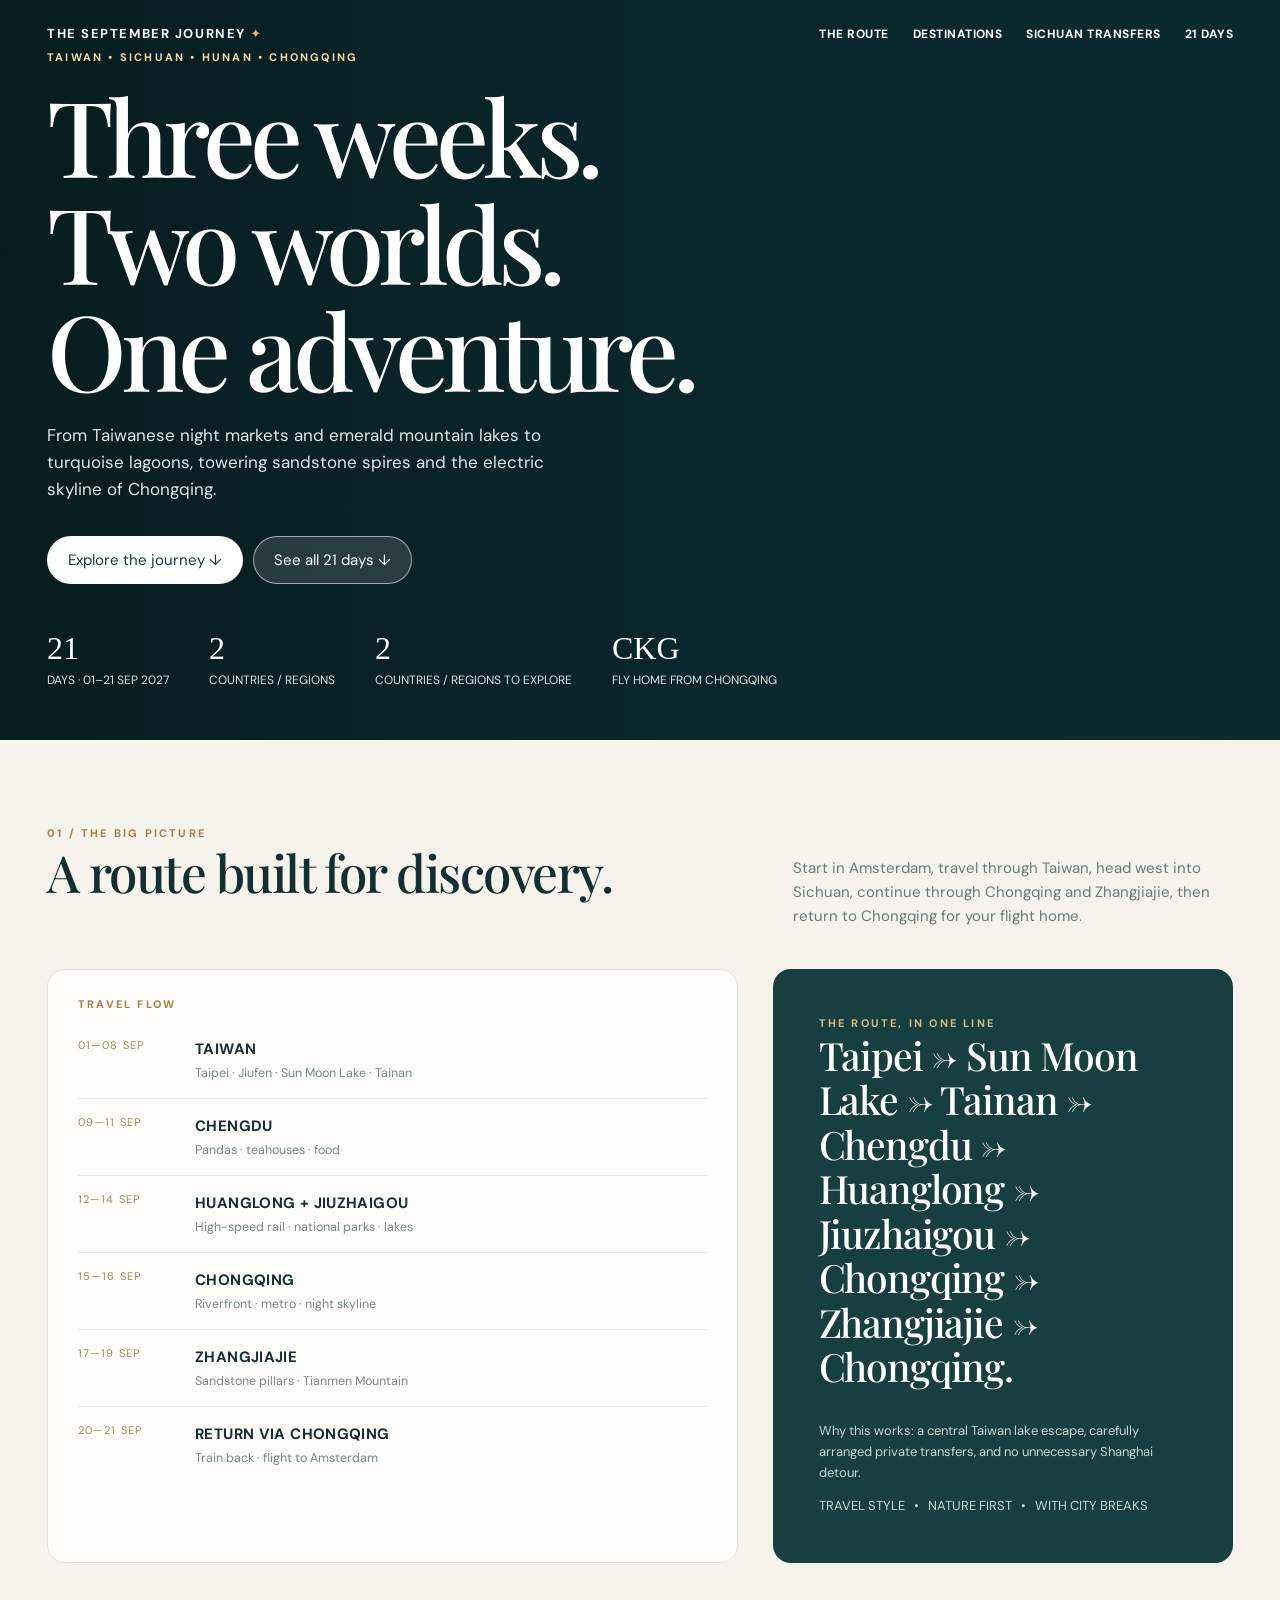
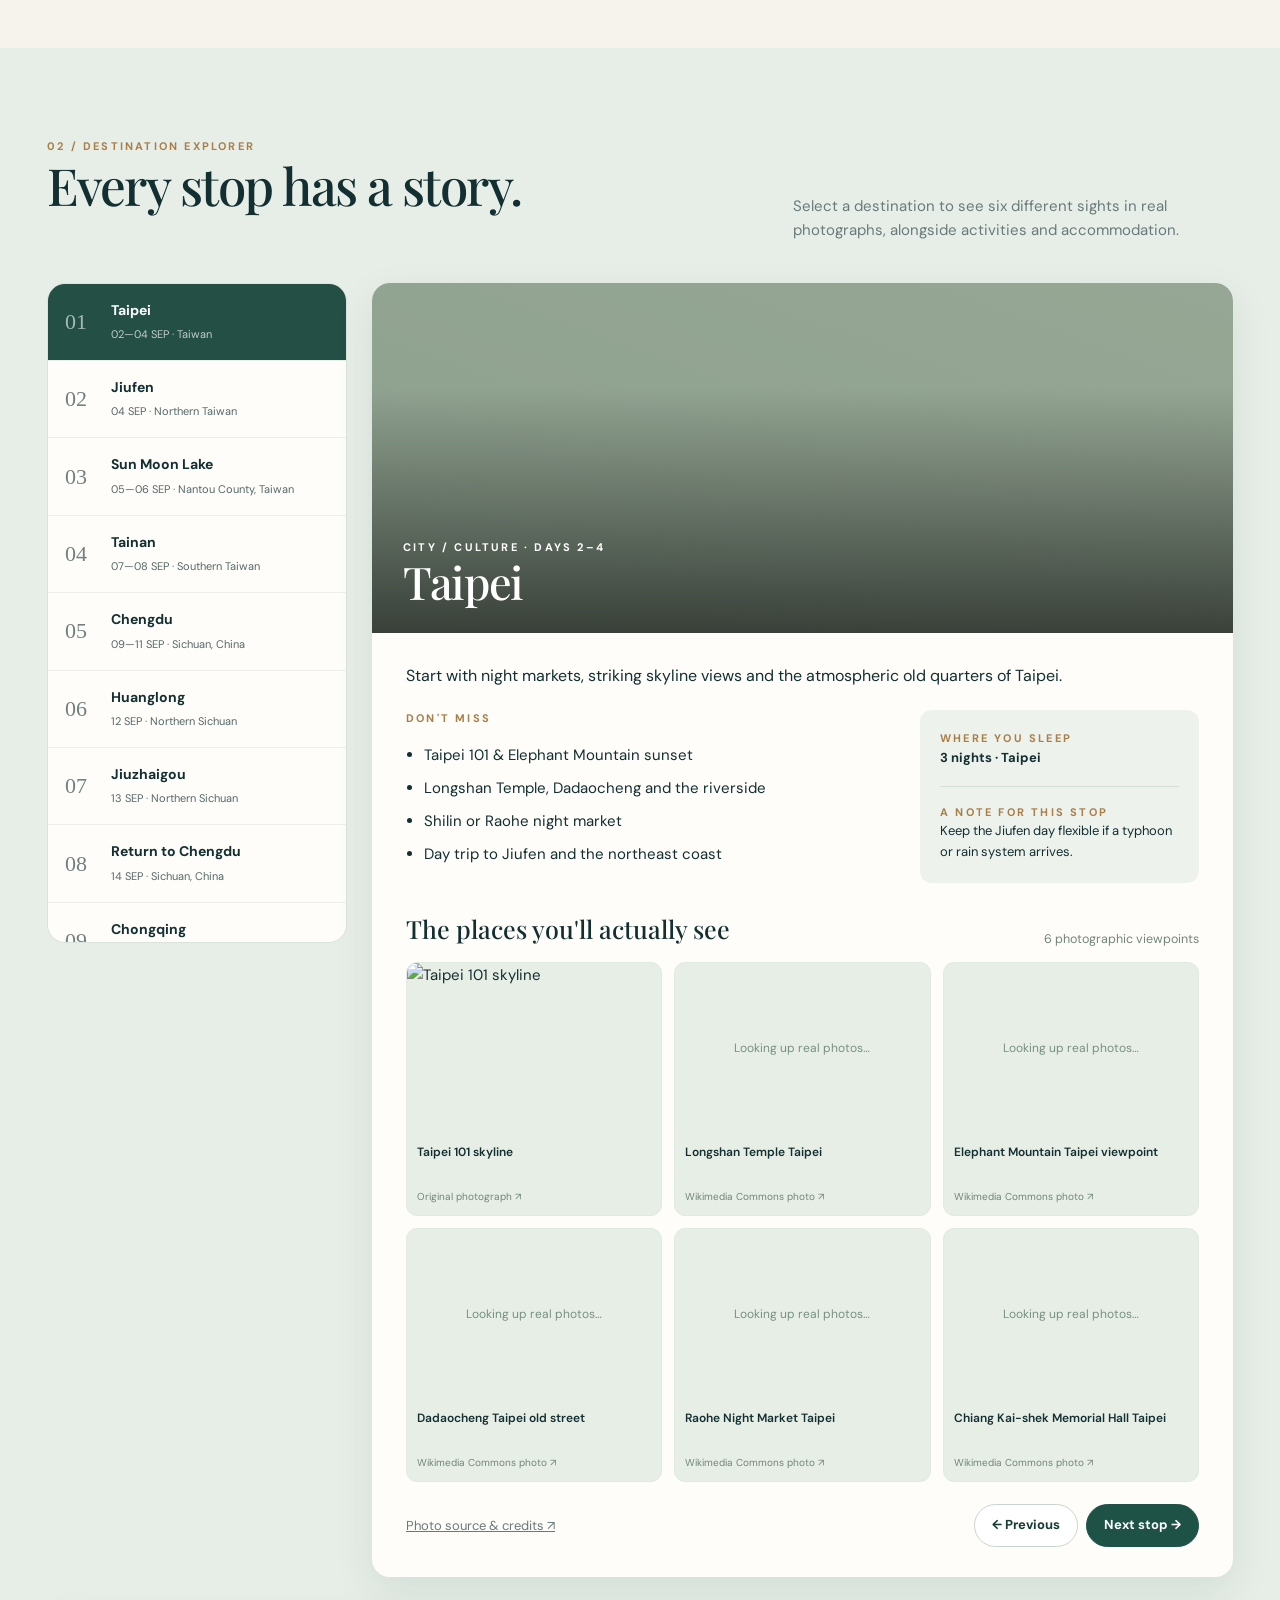
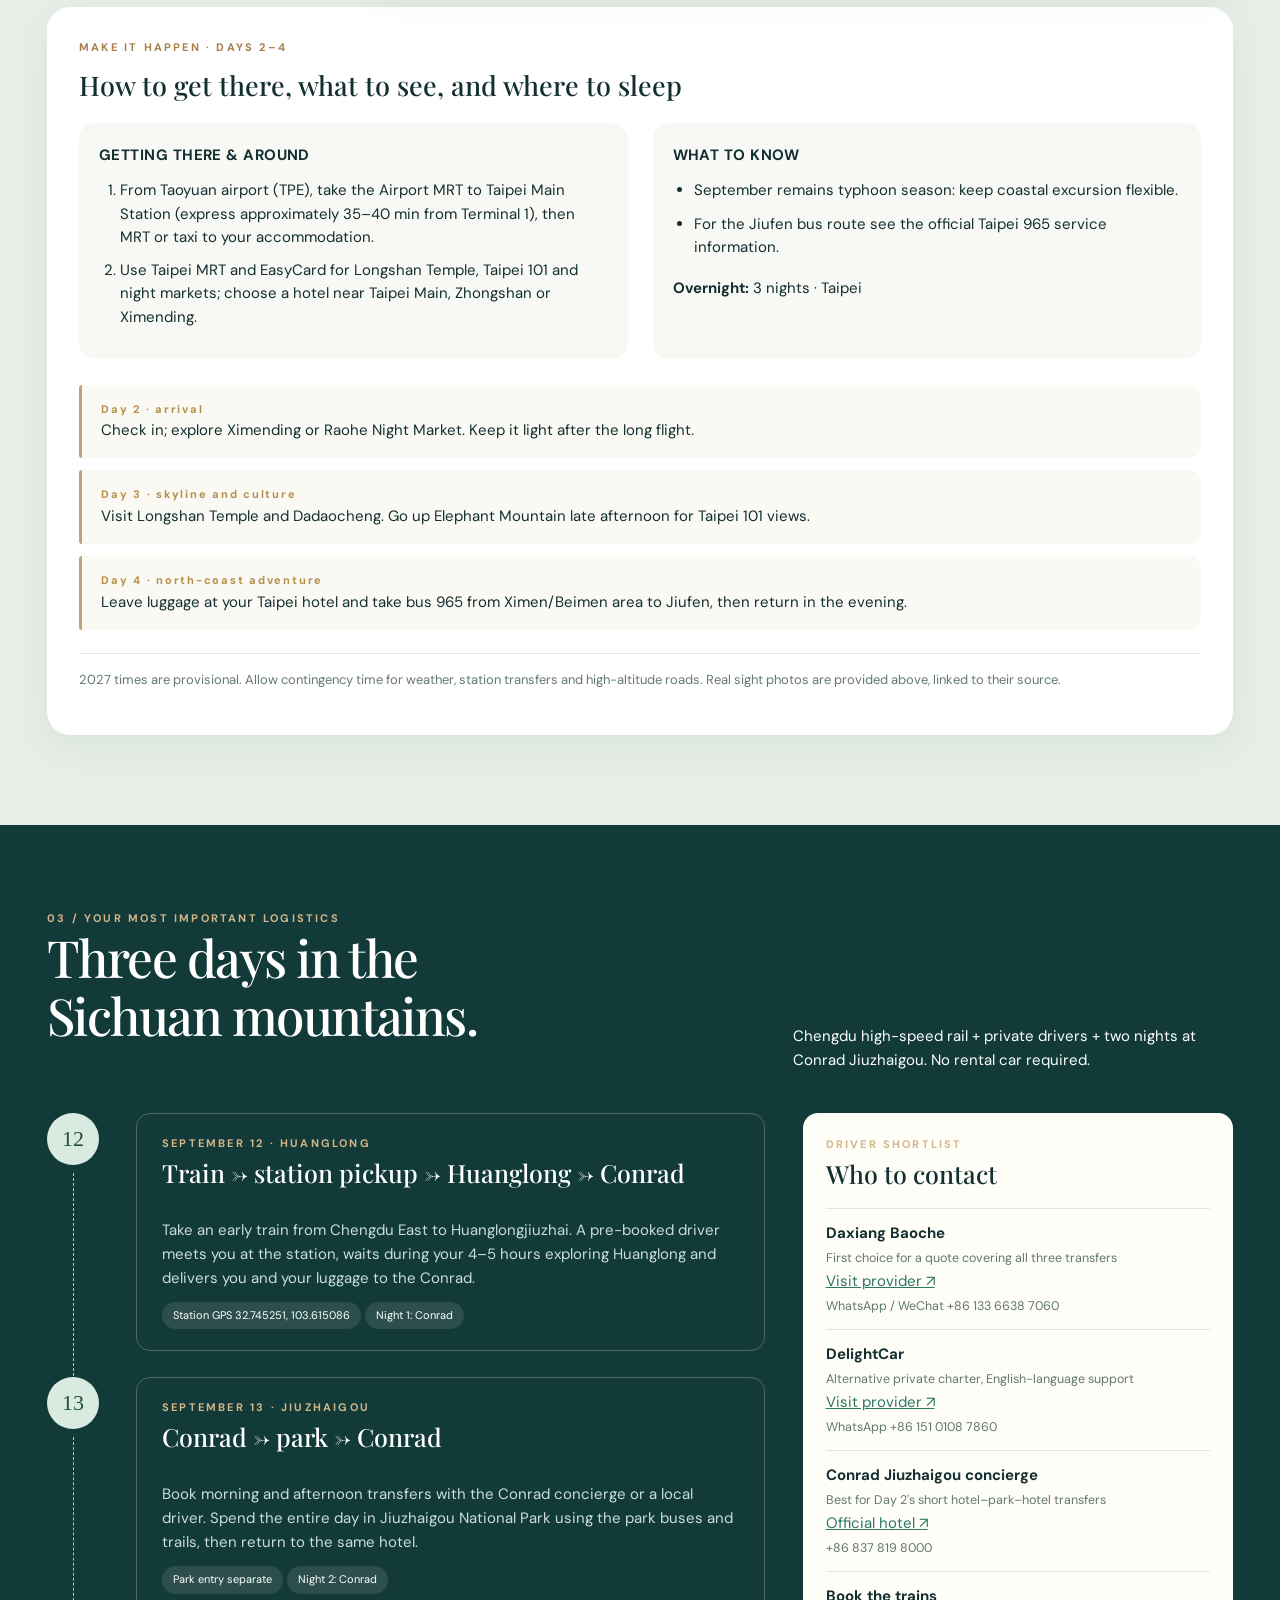
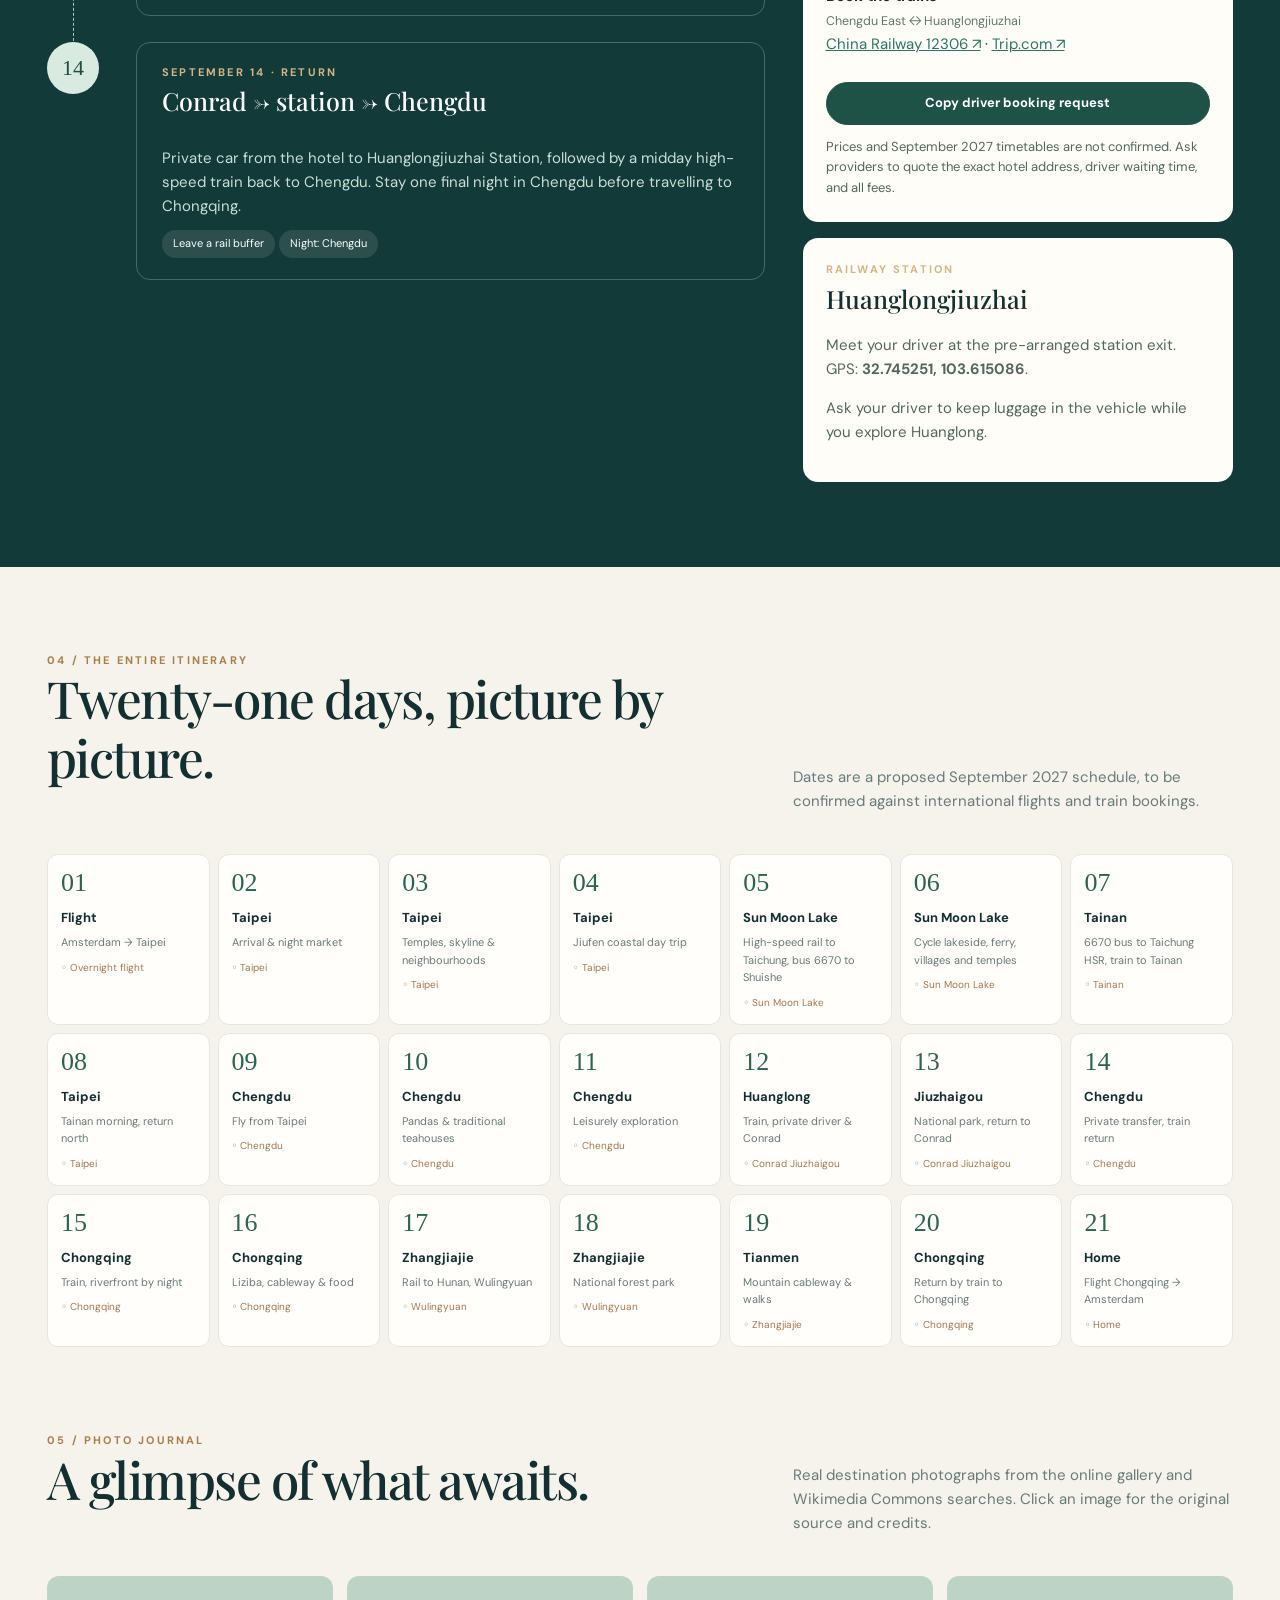
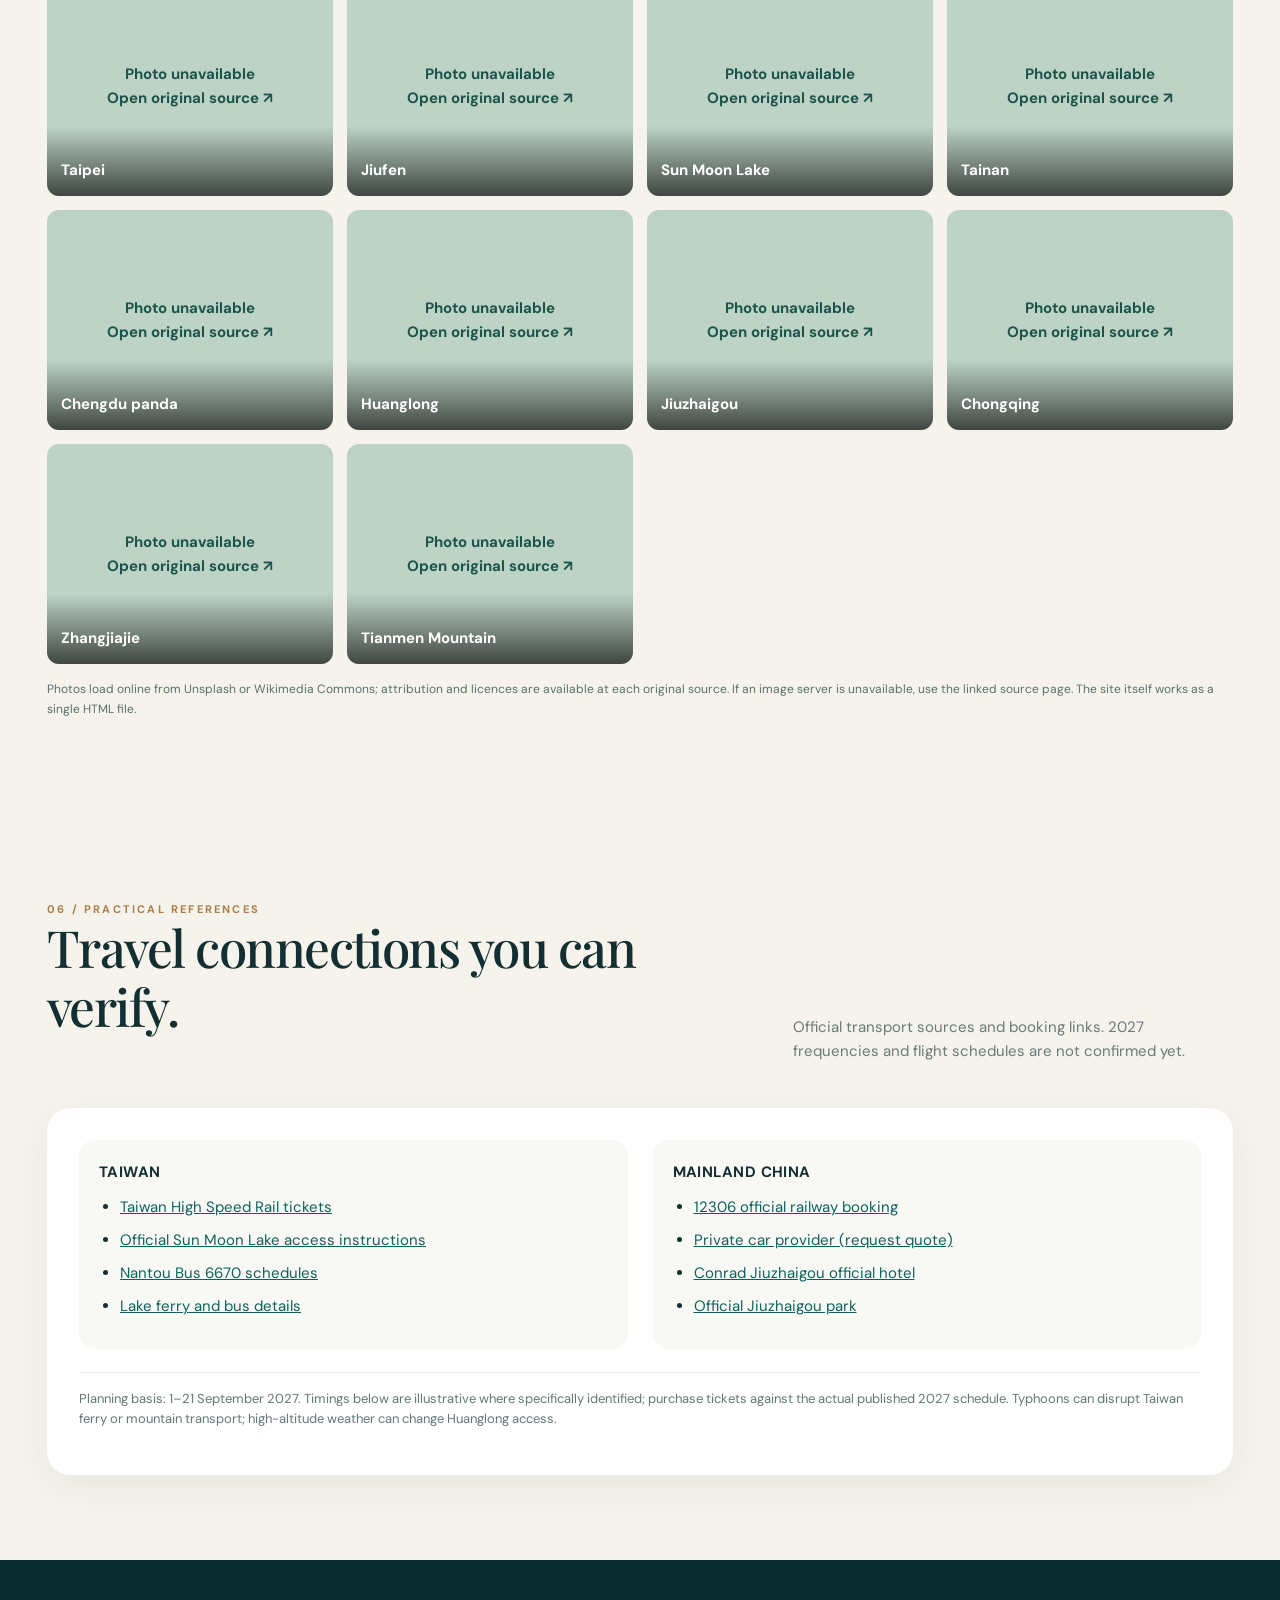
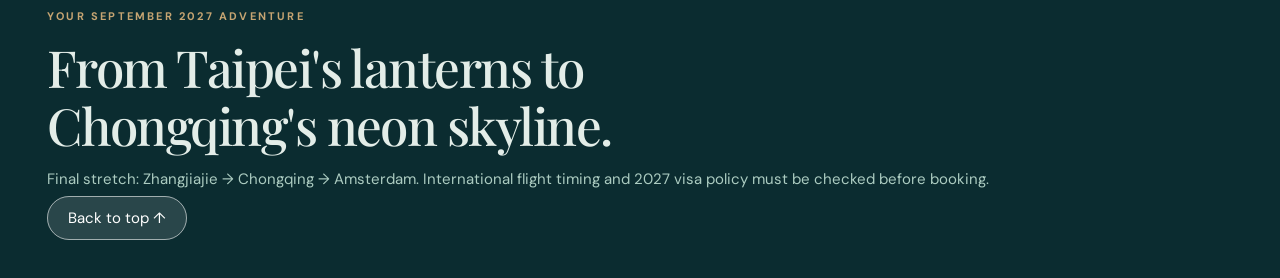
==== index.html @ 28427e26 "page" ====
<!doctype html><html lang="en"><head><meta charset="utf-8"><meta name="viewport" content="width=device-width,initial-scale=1"><meta name="theme-color" content="#0d2929"><title>21 Days | Taiwan & China — September 2027</title><link rel="preconnect" href="https://images.unsplash.com"><link rel="preconnect" href="https://commons.wikimedia.org"><style>
@import url('https://fonts.googleapis.com/css2?family=DM+Sans:wght@400;500;600;700&family=Playfair+Display:wght@400;500;600;700&display=swap');
:root{--ink:#132f31;--muted:#687a7a;--green:#214f45;--mint:#dbe8df;--sand:#f5f3ec;--paper:#fffdf8;--gold:#c8a86d}*{box-sizing:border-box}html{scroll-behavior:smooth}body{margin:0;background:var(--sand);color:var(--ink);font:15px/1.6 'DM Sans',system-ui,sans-serif}button,a{font:inherit}a{color:inherit}button{cursor:pointer}h1,h2,h3,p{margin-top:0}h1,h2,h3,.serif{font-family:'Playfair Display',Georgia,serif}h1{font-size:clamp(54px,8.2vw,118px);line-height:1.02;font-weight:500;letter-spacing:-.055em;margin:14px 0 20px}h2{font-size:clamp(31px,4vw,52px);font-weight:500;letter-spacing:-.03em;line-height:1.14}h3{font-size:25px;font-weight:500}.caps{letter-spacing:.2em;font-size:11px;font-weight:700;text-transform:uppercase}.small{font-size:13px;color:var(--muted)}.wrap{max-width:1250px;margin:0 auto;padding:0 32px}.hero{background:#0c2c30;color:#fff;min-height:740px;position:relative;overflow:hidden;display:flex;align-items:center}.hero-pic{position:absolute;inset:0;background-position:center;background-size:cover;opacity:.53;transform:scale(1.035)}.hero:after{content:'';position:absolute;inset:0;background:linear-gradient(90deg,rgba(6,27,29,.88) 0%,rgba(7,33,37,.48) 55%,rgba(7,33,37,.12) 100%)}.hero .wrap{position:relative;z-index:2;width:100%}.hero p{max-width:530px;color:#dce9e6;font-size:17px}.hero .caps{color:#f6d9a5}.topbar{position:absolute;z-index:5;left:0;right:0;top:0;padding:24px 0}.nav{display:flex;justify-content:space-between;align-items:center;gap:15px}.brand{font-weight:700;letter-spacing:.12em;font-size:13px}.navlinks{display:flex;gap:24px;font-size:12px;font-weight:700;letter-spacing:.04em}.navlinks a{text-decoration:none;color:#fff}.hero-stats{display:flex;flex-wrap:wrap;gap:40px;margin-top:46px}.stat b{font:500 32px Georgia,serif;display:block}.stat span{font-size:12px;color:#d8e4e1}.hero-buttons{display:flex;gap:10px;flex-wrap:wrap;margin-top:32px}.pill{border:1px solid #ffffff8f;color:white;background:#ffffff20;border-radius:40px;padding:11px 20px;text-decoration:none}.pill.solid{background:#fff;color:#143b39}.section{padding:85px 0}.section-head{display:flex;justify-content:space-between;align-items:end;gap:25px;margin-bottom:26px}.section-head p{max-width:440px;color:var(--muted)}.eyebrow{color:#a97e48}.overview{display:grid;grid-template-columns:1.2fr .8fr;gap:35px;align-items:stretch}.overview .quote{background:#183f3f;color:#fff;padding:46px;border-radius:18px;display:flex;flex-direction:column;justify-content:space-between}.overview .quote h2{font-size:39px}.overview .quote .small{color:#c5d6d1}.map-card,.light-card{background:var(--paper);border-radius:18px;overflow:hidden;border:1px solid #e2e6de}.map-card img{width:100%;display:block}.wide-map{height:480px;background:#e5eade}.mapnote{padding:12px 16px;font-size:12px;color:#6b7a78}.step-shell{background:#e7eee8;padding:90px 0}.step-grid{display:grid;grid-template-columns:300px minmax(0,1fr);gap:25px}.step-sidebar{background:#fffdf9;border:1px solid #d9e3db;border-radius:18px;overflow:hidden;max-height:660px;overflow-y:auto;scrollbar-width:thin}.stepbutton{border:0;background:none;display:flex;text-align:left;gap:14px;width:100%;padding:15px 17px;border-bottom:1px solid #edf0ea;align-items:center;color:var(--ink)}.stepbutton.active{background:#244f45;color:white}.stepbutton .n{font:22px Georgia,serif;opacity:.6;min-width:32px}.stepbutton b{display:block;font-size:14px}.stepbutton small{font-size:11px;opacity:.72}.feature{background:#fffdf9;border-radius:18px;min-height:660px;overflow:hidden;box-shadow:0 14px 40px #0b292516}.feature-hero{height:350px;background-size:cover;background-position:center;position:relative;background-color:#aab7a2}.feature-hero:after{content:'';position:absolute;inset:0;background:linear-gradient(0deg,rgba(0,0,0,.6),transparent 70%)}.feature-hero .overlay{position:absolute;bottom:25px;left:31px;right:31px;color:white;z-index:2}.feature-hero h2{margin:0;font-size:45px;color:white}.feature-content{padding:30px 34px}.feature-content .lead{font-size:16px;max-width:680px}.feature-details{display:grid;grid-template-columns:1.4fr .8fr;gap:26px;margin-top:22px}.feature-details li{margin-bottom:9px}.feature-details ul{padding-left:18px}.keybox{background:#edf2ed;padding:20px;border-radius:12px;font-size:13px}.feature-footer{display:flex;gap:12px;align-items:center;justify-content:space-between;flex-wrap:wrap;margin-top:22px}.action{border:1px solid #c9d5cc;border-radius:50px;background:white;padding:10px 17px;color:#143c34;font-weight:700;font-size:13px}.action.primary{background:#1e5247;color:#fff;border-color:#1e5247}.transport{background:#123a39;color:white}.transport h2,.transport p{color:white}.transport .caps{color:#d4b587}.segment{display:grid;grid-template-columns:72px 1fr;gap:17px;position:relative;margin:0 0 8px}.segment:not(:last-child):before{content:'';position:absolute;left:26px;top:60px;bottom:-12px;border-left:1px dashed #aec8bb}.segment .circle{height:52px;width:52px;background:#d9ebe0;color:#204c43;border-radius:50%;display:grid;place-items:center;font:22px Georgia,serif}.segment .panel{border:1px solid #ffffff3d;border-radius:14px;padding:21px 25px;margin-bottom:18px}.segment .panel p{color:#cbded6;margin:5px 0 12px}.tag{background:#ffffff1c;padding:5px 11px;border-radius:20px;font-size:11px;white-space:nowrap;display:inline-block}.transport-grid{display:grid;grid-template-columns:1.25fr .75fr;gap:38px}.transport a{color:#ecdaad}.resources{background:#fffdf7;padding:23px;border-radius:15px;color:var(--ink)}.resources p{color:#536761}.resources a{color:#2b7665}.resources h3{margin-bottom:14px}.resource{border-top:1px solid #e1e6dc;padding:12px 0}.resource strong{display:block}.resource small{color:#617870}.calendar{display:grid;grid-template-columns:repeat(7,minmax(0,1fr));gap:8px}.day{border:1px solid #e2e7df;border-radius:11px;background:#fffefa;min-height:145px;padding:13px;cursor:pointer;transition:transform .2s}.day:hover{transform:translateY(-4px)}.day .date{font:26px Georgia,serif;color:#2a6554}.day .loc{font-weight:700;margin-top:10px;font-size:13px}.day .description{font-size:11px;color:#687a7a;margin-top:5px}.day .stay{font-size:10px;color:#a4774f;margin-top:8px}.photo-tiles{display:grid;grid-template-columns:repeat(4,1fr);gap:14px}.photo-tiles a{text-decoration:none;display:block;position:relative;overflow:hidden;border-radius:12px;height:220px;background:#8b9c93}.photo-tiles img{height:100%;width:100%;object-fit:cover;transition:transform .3s}.photo-tiles a:hover img{transform:scale(1.05)}.photo-tiles span{position:absolute;bottom:0;left:0;right:0;padding:32px 14px 14px;color:#fff;background:linear-gradient(0deg,#000a,transparent);font-weight:700}.bottom{background:#0b2c30;color:#e3ede8;padding:48px 0}.bottom p{color:#acccc1}.credits{font-size:12px;color:#59706e}.credits a{color:#276e5f}.photo-fallback{width:100%;height:100%;display:none;place-items:center;background:#bdd3c6;color:#1c544b;font-weight:700;padding:20px;text-align:center}.modal{position:fixed;inset:0;background:#001b1bcf;z-index:50;display:none;align-items:center;justify-content:center;padding:20px}.modal.open{display:flex}.modal-inner{max-width:650px;background:#fffdf7;padding:30px;border-radius:20px;max-height:88vh;overflow:auto}.modal button{float:right}.modal h2{font-size:28px}@media(max-width:900px){.overview,.transport-grid{grid-template-columns:1fr}.step-grid{grid-template-columns:1fr}.step-sidebar{display:flex;overflow-x:auto;max-height:none}.stepbutton{min-width:190px;border-right:1px solid #edf0ea}.feature-details{grid-template-columns:1fr}.calendar{grid-template-columns:repeat(3,1fr)}.photo-tiles{grid-template-columns:repeat(2,1fr)}.navlinks{gap:10px}.section{padding:60px 0}}@media(max-width:560px){.wrap{padding:0 18px}.hero{min-height:720px}.hero h1{font-size:58px}.navlinks a:nth-child(1){display:none}.feature-hero{height:290px}.feature-hero h2{font-size:34px}.feature-content{padding:23px}.calendar{grid-template-columns:repeat(2,1fr)}.photo-tiles a{height:170px}.hero-stats{gap:20px}.overview .quote{padding:28px}}

.route-list{background:#fffdf9;border:1px solid #dde5dc;border-radius:18px;padding:26px 30px}.route-row{padding:15px 0;border-bottom:1px solid #e6ebe3;display:grid;grid-template-columns:102px 1fr;gap:2px 15px}.route-row:last-child{border:0}.route-row span{font-size:11px;letter-spacing:.1em;color:#9d865e}.route-row strong{letter-spacing:.025em}.route-row small{grid-column:2;color:#778784}
.visual-head{display:flex;align-items:end;justify-content:space-between;gap:12px;margin-top:26px;margin-bottom:13px}.visual-head h3{margin:0;font-size:25px}.visual-head small{color:#73857b}.sight-grid{display:grid;grid-template-columns:repeat(3,minmax(0,1fr));gap:12px}.sight-photo{border-radius:11px;overflow:hidden;background:#e7eee6;min-height:170px;display:block;text-decoration:none;position:relative;border:1px solid #dfebe0}.sight-photo img{display:block;width:100%;height:172px;object-fit:cover}.sight-photo strong{font:600 12px/1.45 'DM Sans',sans-serif;display:block;padding:9px 10px;min-height:54px}.sight-photo .photo-status{height:172px;display:grid;place-content:center;text-align:center;color:#779083;font-size:12px;padding:12px}.sight-photo .photo-status a{color:#214f45}.photo-source{font-size:10px;color:#718579;padding:0 10px 10px;display:block}.photo-loading{animation:pulse 1.4s ease-in-out infinite alternate}@keyframes pulse{from{opacity:.45}to{opacity:1}}.day-sights{margin-top:14px}.day-sights .sight-grid{grid-template-columns:repeat(2,minmax(0,1fr))}.day-sights .sight-photo img{height:130px}.day-sights .sight-photo .photo-status{height:130px}.route-list .caps{margin-bottom:8px}@media(max-width:620px){.sight-grid{grid-template-columns:repeat(2,minmax(0,1fr))}.sight-photo img,.sight-photo .photo-status{height:126px}.sight-photo{min-height:130px}.route-row{grid-template-columns:80px 1fr}}

.details-zone{margin:30px 0 0;background:#fff;border-radius:23px;box-shadow:0 12px 38px #173b3010;padding:32px}.details-zone h3{font-size:27px;margin:8px 0 16px}.detail-cols{display:grid;grid-template-columns:1fr 1fr;gap:25px}.detail-block{background:#f8f8f4;padding:20px;border-radius:16px}.detail-block h4{font-size:15px;letter-spacing:.03em;margin:0 0 12px}.detail-block ol,.detail-block ul{padding-left:21px;margin:0}.detail-block li{margin:0 0 10px;line-height:1.55}.detail-block a{color:#0e625e;text-decoration:underline}.day-breakdown{margin-top:26px;display:grid;gap:12px}.day-breakdown article{border-left:3px solid #bba47d;background:#faf9f4;padding:16px 19px;border-radius:3px 12px 12px 3px}.day-breakdown .when{font-size:11px;font-weight:700;letter-spacing:.16em;color:#b68e49}.detail-notice{border-top:1px solid #e6e8e2;padding-top:16px;margin-top:23px;color:#657777;font-size:13px}@media(max-width:850px){.detail-cols{grid-template-columns:1fr}.details-zone{padding:19px}}
</style></head><body>
<header class="hero" id="top"><div class="hero-pic" id="heroPic"></div><div class="topbar"><div class="wrap nav"><div class="brand">THE SEPTEMBER JOURNEY <span style="color:#d6b980">✦</span></div><div class="navlinks"><a href="#route">THE ROUTE</a><a href="#destinations">DESTINATIONS</a><a href="#driver">SICHUAN TRANSFERS</a><a href="#calendar">21 DAYS</a></div></div></div><div class="wrap"><div class="caps">TAIWAN • SICHUAN • HUNAN • CHONGQING</div><h1>Three weeks.<br>Two worlds.<br>One adventure.</h1><p>From Taiwanese night markets and emerald mountain lakes to turquoise lagoons, towering sandstone spires and the electric skyline of Chongqing.</p><div class="hero-buttons"><a href="#destinations" class="pill solid">Explore the journey ↓</a><a href="#calendar" class="pill">See all 21 days ↓</a></div><div class="hero-stats"><div class="stat"><b>21</b><span>DAYS · 01–21 SEP 2027</span></div><div class="stat"><b>2</b><span>COUNTRIES / REGIONS</span></div><div class="stat"><b>2</b><span>COUNTRIES / REGIONS TO EXPLORE</span></div><div class="stat"><b>CKG</b><span>FLY HOME FROM CHONGQING</span></div></div></div></header>
<main><section class="section" id="route"><div class="wrap"><div class="section-head"><div><div class="caps eyebrow">01 / THE BIG PICTURE</div><h2>A route built for discovery.</h2></div><p>Start in Amsterdam, travel through Taiwan, head west into Sichuan, continue through Chongqing and Zhangjiajie, then return to Chongqing for your flight home.</p></div><div class="overview"><div class="route-list"><div class="caps eyebrow">TRAVEL FLOW</div><div class="route-row"><span>01—08 SEP</span><strong>TAIWAN</strong><small>Taipei · Jiufen · Sun Moon Lake · Tainan</small></div><div class="route-row"><span>09—11 SEP</span><strong>CHENGDU</strong><small>Pandas · teahouses · food</small></div><div class="route-row"><span>12—14 SEP</span><strong>HUANGLONG + JIUZHAIGOU</strong><small>High-speed rail · national parks · lakes</small></div><div class="route-row"><span>15—16 SEP</span><strong>CHONGQING</strong><small>Riverfront · metro · night skyline</small></div><div class="route-row"><span>17—19 SEP</span><strong>ZHANGJIAJIE</strong><small>Sandstone pillars · Tianmen Mountain</small></div><div class="route-row"><span>20—21 SEP</span><strong>RETURN VIA CHONGQING</strong><small>Train back · flight to Amsterdam</small></div></div><div class="quote"><div><div class="caps" style="color:#d9b987">THE ROUTE, IN ONE LINE</div><h2>Taipei → Sun Moon Lake → Tainan → Chengdu → Huanglong → Jiuzhaigou → Chongqing → Zhangjiajie → Chongqing.</h2></div><p class="small">Why this works: a central Taiwan lake escape, carefully arranged private transfers, and no unnecessary Shanghai detour.</p><div class="small">TRAVEL STYLE &nbsp; • &nbsp; NATURE FIRST &nbsp; • &nbsp; WITH CITY BREAKS</div></div></div></div></section>
<section class="step-shell" id="destinations"><div class="wrap"><div class="section-head"><div><div class="caps eyebrow">02 / DESTINATION EXPLORER</div><h2>Every stop has a story.</h2></div><p>Select a destination to see six different sights in real photographs, alongside activities and accommodation.</p></div><div class="step-grid"><nav class="step-sidebar" id="stepper" aria-label="Destination navigation"></nav><article class="feature" id="feature" aria-live="polite"></article></div><div id="travelDetail" class="details-zone" aria-live="polite"></div></div></section>
<section class="section transport" id="driver"><div class="wrap"><div class="section-head"><div><div class="caps">03 / YOUR MOST IMPORTANT LOGISTICS</div><h2>Three days in the<br>Sichuan mountains.</h2></div><p>Chengdu high-speed rail + private drivers + two nights at Conrad Jiuzhaigou. No rental car required.</p></div><div class="transport-grid"><div><div class="segment"><div class="circle">12</div><div class="panel"><div class="caps">SEPTEMBER 12 · HUANGLONG</div><h3>Train → station pickup → Huanglong → Conrad</h3><p>Take an early train from Chengdu East to Huanglongjiuzhai. A pre-booked driver meets you at the station, waits during your 4–5 hours exploring Huanglong and delivers you and your luggage to the Conrad.</p><span class="tag">Station GPS 32.745251, 103.615086</span> <span class="tag">Night 1: Conrad</span></div></div><div class="segment"><div class="circle">13</div><div class="panel"><div class="caps">SEPTEMBER 13 · JIUZHAIGOU</div><h3>Conrad → park → Conrad</h3><p>Book morning and afternoon transfers with the Conrad concierge or a local driver. Spend the entire day in Jiuzhaigou National Park using the park buses and trails, then return to the same hotel.</p><span class="tag">Park entry separate</span> <span class="tag">Night 2: Conrad</span></div></div><div class="segment"><div class="circle">14</div><div class="panel"><div class="caps">SEPTEMBER 14 · RETURN</div><h3>Conrad → station → Chengdu</h3><p>Private car from the hotel to Huanglongjiuzhai Station, followed by a midday high-speed train back to Chengdu. Stay one final night in Chengdu before travelling to Chongqing.</p><span class="tag">Leave a rail buffer</span> <span class="tag">Night: Chengdu</span></div></div></div><aside><div class="resources"><div class="caps eyebrow">DRIVER SHORTLIST</div><h3>Who to contact</h3><div class="resource"><strong>Daxiang Baoche</strong><small>First choice for a quote covering all three transfers</small><br><a href="https://www.daxiangbaoche.com/jiuzhaigou-car-service/" target="_blank" rel="noopener">Visit provider ↗</a><br><small>WhatsApp / WeChat +86 133 6638 7060</small></div><div class="resource"><strong>DelightCar</strong><small>Alternative private charter, English-language support</small><br><a href="https://www.delightcar.com/jiuzhaigou-car-rental/" target="_blank" rel="noopener">Visit provider ↗</a><br><small>WhatsApp +86 151 0108 7860</small></div><div class="resource"><strong>Conrad Jiuzhaigou concierge</strong><small>Best for Day 2's short hotel–park–hotel transfers</small><br><a href="https://www.hilton.com/en/hotels/jzhcici-conrad-jiuzhaigou/" target="_blank" rel="noopener">Official hotel ↗</a><br><small>+86 837 819 8000</small></div><div class="resource"><strong>Book the trains</strong><small>Chengdu East ↔ Huanglongjiuzhai</small><br><a href="https://www.12306.cn/en/" target="_blank" rel="noopener">China Railway 12306 ↗</a> · <a href="https://www.trip.com/trains/china/" target="_blank" rel="noopener">Trip.com ↗</a></div><button class="action primary" id="copyRequest" style="width:100%;margin-top:14px">Copy driver booking request</button><p class="small" style="margin:12px 0 0">Prices and September 2027 timetables are not confirmed. Ask providers to quote the exact hotel address, driver waiting time, and all fees.</p></div><div class="resources" style="margin-top:16px"><div class="caps eyebrow">RAILWAY STATION</div><h3>Huanglongjiuzhai</h3><p>Meet your driver at the pre-arranged station exit. GPS: <b>32.745251, 103.615086</b>.</p><p>Ask your driver to keep luggage in the vehicle while you explore Huanglong.</p></div></aside></div></div></section>
<section class="section" id="calendar"><div class="wrap"><div class="section-head"><div><div class="caps eyebrow">04 / THE ENTIRE ITINERARY</div><h2>Twenty-one days, picture by picture.</h2></div><p>Dates are a proposed September 2027 schedule, to be confirmed against international flights and train bookings.</p></div><div class="calendar" id="calendarGrid"></div></div></section>
<section class="section" style="padding-top:0"><div class="wrap"><div class="section-head"><div><div class="caps eyebrow">05 / PHOTO JOURNAL</div><h2>A glimpse of what awaits.</h2></div><p>Real destination photographs from the online gallery and Wikimedia Commons searches. Click an image for the original source and credits.</p></div><div class="photo-tiles" id="photoGrid"></div><p class="credits" style="margin-top:16px">Photos load online from Unsplash or Wikimedia Commons; attribution and licences are available at each original source. If an image server is unavailable, use the linked source page. The site itself works as a single HTML file.</p></div></section><section class="section" id="practical"><div class="wrap"><div class="section-head"><div><div class="caps eyebrow">06 / PRACTICAL REFERENCES</div><h2>Travel connections you can verify.</h2></div><p>Official transport sources and booking links. 2027 frequencies and flight schedules are not confirmed yet.</p></div><div class="details-zone"><div class="detail-cols"><div class="detail-block"><h4>TAIWAN</h4><ul><li><a target="_blank" href="https://www.thsrc.com.tw/">Taiwan High Speed Rail tickets</a></li><li><a target="_blank" href="https://www.sunmoonlake.gov.tw/en/explore/ArticlesCollapsed?a=53">Official Sun Moon Lake access instructions</a></li><li><a target="_blank" href="https://www.ntbus.com.tw/hsr6.html">Nantou Bus 6670 schedules</a></li><li><a target="_blank" href="https://www.sunmoonlake.gov.tw/en/explore/ArticlesCollapsed?a=52">Lake ferry and bus details</a></li></ul></div><div class="detail-block"><h4>MAINLAND CHINA</h4><ul><li><a target="_blank" href="https://www.12306.cn/en/">12306 official railway booking</a></li><li><a target="_blank" href="https://www.daxiangbaoche.com/jiuzhaigou-car-service/">Private car provider (request quote)</a></li><li><a target="_blank" href="https://www.hilton.com/en/hotels/jzhcici-conrad-jiuzhaigou/">Conrad Jiuzhaigou official hotel</a></li><li><a target="_blank" href="https://www.jiuzhai.com/">Official Jiuzhaigou park</a></li></ul></div></div><p class="detail-notice">Planning basis: 1–21 September 2027. Timings below are illustrative where specifically identified; purchase tickets against the actual published 2027 schedule. Typhoons can disrupt Taiwan ferry or mountain transport; high-altitude weather can change Huanglong access.</p></div></div></section></main>
<footer class="bottom"><div class="wrap"><div class="caps" style="color:#c6a572">YOUR SEPTEMBER 2027 ADVENTURE</div><h2 style="max-width:700px;margin:12px 0">From Taipei's lanterns to Chongqing's neon skyline.</h2><p>Final stretch: Zhangjiajie → Chongqing → Amsterdam. International flight timing and 2027 visa policy must be checked before booking.</p><a class="pill" href="#top">Back to top ↑</a></div></footer><div class="modal" id="dayModal" role="dialog" aria-modal="true" aria-labelledby="modalTitle"><div class="modal-inner"><button class="action" id="closeModal">Close ×</button><h2 id="modalTitle"></h2><p id="modalText"></p><div class="day-sights" id="daySights"></div><button class="action primary" id="goToStop">View destination</button></div></div>
<script>
const photos={"Taipei": {"url": "https://images.unsplash.com/photo-1586919681972-0f409fc88627?w=1400&auto=format&fit=crop&q=82", "credit": "https://unsplash.com/photos/city-skyline-during-night-time-wDDenjYxCnI"}, "Jiufen": {"url": "https://commons.wikimedia.org/wiki/Special:FilePath/Jiufen.jpg?width=1400", "credit": "https://commons.wikimedia.org/wiki/File:Jiufen.jpg"}, "Tainan": {"url": "https://commons.wikimedia.org/wiki/Special:FilePath/Fort%20Provintia%20(Chihkan%20Tower)%2C%20Haisheng%20Temple%2C%202026%2C%20Tainan%20City%20(Taiwan).jpg?width=1400", "credit": "https://commons.wikimedia.org/wiki/File:Fort%20Provintia%20(Chihkan%20Tower)%2C%20Haisheng%20Temple%2C%202026%2C%20Tainan%20City%20(Taiwan).jpg"}, "Chengdu panda": {"url": "https://commons.wikimedia.org/wiki/Special:FilePath/Giant%20Panda%20at%20Chengdu%20Panda%20Base.jpg?width=1400", "credit": "https://commons.wikimedia.org/wiki/File:Giant%20Panda%20at%20Chengdu%20Panda%20Base.jpg"}, "Huanglong": {"url": "https://commons.wikimedia.org/wiki/Special:FilePath/Huanglong%20Mountain%2C%20Sichuan%20-%204069824379.jpg?width=1400", "credit": "https://commons.wikimedia.org/wiki/File:Huanglong%20Mountain%2C%20Sichuan%20-%204069824379.jpg"}, "Jiuzhaigou": {"url": "https://commons.wikimedia.org/wiki/Special:FilePath/Five%20colour%20lake%20-%20Jiuzhaigou%20valley.jpg?width=1400", "credit": "https://commons.wikimedia.org/wiki/File:Five%20colour%20lake%20-%20Jiuzhaigou%20valley.jpg"}, "Chongqing": {"url": "https://commons.wikimedia.org/wiki/Special:FilePath/202308%20Hongya%20Cave%20at%20night%20from%20Qiansimen%20Bridge.jpg?width=1400", "credit": "https://commons.wikimedia.org/wiki/File:202308%20Hongya%20Cave%20at%20night%20from%20Qiansimen%20Bridge.jpg"}, "Zhangjiajie": {"url": "https://commons.wikimedia.org/wiki/Special:FilePath/Sandstone%20spire%20forest%20Zhangjiajie%20Hunan.jpg?width=1400", "credit": "https://commons.wikimedia.org/wiki/File:Sandstone%20spire%20forest%20Zhangjiajie%20Hunan.jpg"}, "Tianmen Mountain": {"url": "https://commons.wikimedia.org/wiki/Special:FilePath/Tianmen%20Mountain%20Heaven%20Gate%20arch%20Zhangjiajie.jpg?width=1400", "credit": "https://commons.wikimedia.org/wiki/File:Tianmen%20Mountain%20Heaven%20Gate%20arch%20Zhangjiajie.jpg"}, "Shanghai": {"url": "https://commons.wikimedia.org/wiki/Special:FilePath/The%20skyline%20of%20Pudong%20at%20night.jpg?width=1400", "credit": "https://commons.wikimedia.org/wiki/File:The%20skyline%20of%20Pudong%20at%20night.jpg"}, "Sun Moon Lake": {"url": "https://commons.wikimedia.org/wiki/Special:FilePath/Sun%20Moon%20Lake%20Taiwan.jpg?width=1400", "credit": "https://commons.wikimedia.org/wiki/Special:MediaSearch?type=image&search=Sun%20Moon%20Lake%20Taiwan"}};const stops=[{"name": "Taipei", "place": "Taiwan", "days": "02—04 SEP", "label": "Days 2–4", "img": "Taipei", "tag": "CITY / CULTURE", "intro": "Start with night markets, striking skyline views and the atmospheric old quarters of Taipei.", "activities": ["Taipei 101 & Elephant Mountain sunset", "Longshan Temple, Dadaocheng and the riverside", "Shilin or Raohe night market", "Day trip to Jiufen and the northeast coast"], "sleep": "3 nights · Taipei", "tip": "Keep the Jiufen day flexible if a typhoon or rain system arrives.", "coords": [25.033, 121.5654], "sequence": [2, 3, 4]}, {"name": "Jiufen", "place": "Northern Taiwan", "days": "04 SEP", "label": "Day 4", "img": "Jiufen", "tag": "DAY TRIP", "intro": "Tea houses, lantern-lit staircases and views across the green hills to the sea.", "activities": ["Travel from Taipei by train/bus or hired driver", "Explore the narrow old street", "Tea house with sea views", "Return to Taipei in the evening"], "sleep": "Sleep · Taipei", "tip": "You do not need to change hotels for Jiufen.", "coords": [25.1095, 121.8458], "sequence": [4]}, {"name": "Sun Moon Lake", "place": "Nantou County, Taiwan", "days": "05—06 SEP", "label": "Days 5–6", "img": "Sun Moon Lake", "tag": "LAKES / FORESTS / CYCLING", "intro": "A spectacular lake framed by green mountains. Spend two nights on the shore, cycle the waterside path, visit Wenwu Temple and enjoy a ferry ride between villages.", "activities": ["THSR Taipei → Taichung HSR, then Nantou Bus 6670 from Exit 5 / Platform 3 to Shuishe", "Waterfront walk from Shuishe Pier to Meihe Garden", "Rent a bicycle and ride the beautiful Shuishe–Xiangshan lakeside section", "Ferry between Shuishe, Xuanguang and Ita Thao, subject to weather", "Wenwu Temple and optional Sun Moon Lake Ropeway"], "sleep": "2 nights · Sun Moon Lake (Shuishe or Ita Thao)", "tip": "Stay at Shuishe for the easiest luggage and bus connections; bus 6670 takes roughly 90 minutes from Taichung HSR.", "coords": [23.865, 120.917], "sequence": [5, 6]}, {"name": "Tainan", "place": "Southern Taiwan", "days": "07—08 SEP", "label": "Days 7–8", "img": "Tainan", "tag": "HISTORY / FOOD", "intro": "An intimate old city known for temple culture, street food and streets rich in history.", "activities": ["Transfer via Chiayi to Tainan", "Chihkan Tower and historic lanes", "Traditional Taiwanese food and markets", "Return north to Taipei/Taoyuan on Day 8"], "sleep": "1 night · Tainan, then 1 night · Taipei", "tip": "Stay near Taipei or Taoyuan airport for the morning Chengdu flight.", "coords": [22.9997, 120.227], "sequence": [7, 8]}, {"name": "Chengdu", "place": "Sichuan, China", "days": "09—11 SEP", "label": "Days 9–11", "img": "Chengdu panda", "tag": "PANDAS / CUISINE", "intro": "Ease into mainland China with teahouses, giant pandas, neighbourhood walks and spicy Sichuan cuisine.", "activities": ["Fly Taipei → Chengdu (verify schedules)", "Early visit to Chengdu Research Base of Giant Panda Breeding", "People’s Park teahouses and Kuanzhai Alley", "Sichuan hotpot and an unhurried evening"], "sleep": "3 nights · Chengdu", "tip": "Stay somewhere convenient for an early transfer to Chengdu East station.", "coords": [30.5728, 104.0668], "sequence": [9, 10, 11]}, {"name": "Huanglong", "place": "Northern Sichuan", "days": "12 SEP", "label": "Day 12", "img": "Huanglong", "tag": "MOUNTAIN DAY 1", "intro": "Take an early train out of Chengdu, meet your pre-booked private driver and see Huanglong’s extraordinary mineral pools.", "activities": ["Early high-speed train: Chengdu East → Huanglongjiuzhai", "Driver meets you at station, keeps luggage in car", "Approximately 4–5 hours in Huanglong Scenic Area", "Driver continues to Conrad Jiuzhaigou; check in"], "sleep": "Night 1 · Conrad Jiuzhaigou", "tip": "Station coordinates: 32.745251, 103.615086. Choose a cable-car-assisted route and take it easy at altitude.", "coords": [32.745, 103.842], "sequence": [12]}, {"name": "Jiuzhaigou", "place": "Northern Sichuan", "days": "13 SEP", "label": "Day 13", "img": "Jiuzhaigou", "tag": "MOUNTAIN DAY 2", "intro": "A full day among vividly coloured lakes and waterfalls, returning to the same Conrad hotel in the evening.", "activities": ["Private car: Conrad → park gate in the morning", "Explore the national park via internal buses and walkways", "Private pickup at the agreed park exit in late afternoon", "Return to Conrad for the second night"], "sleep": "Night 2 · Conrad Jiuzhaigou", "tip": "Private vehicles cannot drive inside the scenic area. Reserve park entry and internal bus ticket separately.", "coords": [33.2602, 103.9155], "sequence": [13]}, {"name": "Return to Chengdu", "place": "Sichuan, China", "days": "14 SEP", "label": "Day 14", "img": "Chengdu panda", "tag": "MOUNTAIN DAY 3", "intro": "Travel comfortably back from the Conrad to the high-speed railway and spend one final night in Chengdu.", "activities": ["Private pickup at the Conrad, around 09:00", "Drive to Huanglongjiuzhai Station with luggage", "Midday train to Chengdu East, subject to 2027 timetable", "Free Chengdu evening"], "sleep": "1 night · Chengdu", "tip": "Book the station transfer to allow generous buffer time for mountain traffic.", "coords": [30.5728, 104.0668], "sequence": [14]}, {"name": "Chongqing", "place": "Southwest China", "days": "15—16 SEP", "label": "Days 15–16", "img": "Chongqing", "tag": "FUTURISTIC CITY", "intro": "A multi-level megacity: soaring bridges, neon riverfronts, metro trains through buildings and incredible night views.", "activities": ["High-speed train from Chengdu to Chongqing", "Hongyadong and the riverfront after dark", "Liziba monorail, cableway and hillside streets", "Hotpot and elevated city viewpoints"], "sleep": "2 nights · Chongqing", "tip": "Stay near Jiefangbei for convenient evening sightseeing.", "coords": [29.563, 106.5516], "sequence": [15, 16]}, {"name": "Zhangjiajie", "place": "Hunan, China", "days": "17—18 SEP", "label": "Days 17–18", "img": "Zhangjiajie", "tag": "SANDSTONE LANDSCAPES", "intro": "The iconic pillar mountains of Wulingyuan reward slow exploration and early starts.", "activities": ["High-speed rail Chongqing East → Zhangjiajie West", "Transfer to a hotel in Wulingyuan", "Yuanjiajie, Tianzi Mountain and Bailong Elevator", "Forest walking trails and scenic viewpoints"], "sleep": "2 nights · Wulingyuan", "tip": "Aim for at least one full day inside the national forest park.", "coords": [29.342, 110.455], "sequence": [17, 18]}, {"name": "Tianmen Mountain", "place": "Zhangjiajie", "days": "19 SEP", "label": "Day 19", "img": "Tianmen Mountain", "tag": "CABLE CARS / CLIFFS", "intro": "Ride spectacular cable cars, follow cliffside walkways and see the natural arch known as Heaven’s Gate.", "activities": ["Travel from Wulingyuan to Zhangjiajie city", "Tianmen Mountain cableway and high-altitude pathways", "Heaven’s Gate arch and mountain viewpoints", "Stay near the city/railway station for onward travel"], "sleep": "1 night · Zhangjiajie city", "tip": "Reserve the specific cableway line and entry window early.", "coords": [29.065, 110.481], "sequence": [19]}, {"name": "Chongqing & home", "place": "Departure", "days": "20—21 SEP", "label": "Days 20–21", "img": "Chongqing", "tag": "RETURN / FLIGHTS", "intro": "Return west from Zhangjiajie to Chongqing, then fly back to Amsterdam — no Shanghai detour.", "activities": ["Day 20: High-speed train Zhangjiajie West → Chongqing East", "Stay in Chongqing, ideally with easy airport access", "Day 21: Chongqing → Amsterdam flight, likely with connection", "Allow sufficient buffer before your international flight"], "sleep": "Night 20 · Chongqing, then home", "tip": "Choose flight(s) before locking in the Zhangjiajie return train. No nonstop Chongqing–Amsterdam flight is assumed.", "coords": [29.563, 106.5516], "sequence": [20, 21]}];const days=[["01", "Flight", "Amsterdam → Taipei", "Overnight flight"], ["02", "Taipei", "Arrival & night market", "Taipei"], ["03", "Taipei", "Temples, skyline & neighbourhoods", "Taipei"], ["04", "Taipei", "Jiufen coastal day trip", "Taipei"], ["05", "Sun Moon Lake", "High-speed rail to Taichung, bus 6670 to Shuishe", "Sun Moon Lake"], ["06", "Sun Moon Lake", "Cycle lakeside, ferry, villages and temples", "Sun Moon Lake"], ["07", "Tainan", "6670 bus to Taichung HSR, train to Tainan", "Tainan"], ["08", "Taipei", "Tainan morning, return north", "Taipei"], ["09", "Chengdu", "Fly from Taipei", "Chengdu"], ["10", "Chengdu", "Pandas & traditional teahouses", "Chengdu"], ["11", "Chengdu", "Leisurely exploration", "Chengdu"], ["12", "Huanglong", "Train, private driver & Conrad", "Conrad Jiuzhaigou"], ["13", "Jiuzhaigou", "National park, return to Conrad", "Conrad Jiuzhaigou"], ["14", "Chengdu", "Private transfer, train return", "Chengdu"], ["15", "Chongqing", "Train, riverfront by night", "Chongqing"], ["16", "Chongqing", "Liziba, cableway & food", "Chongqing"], ["17", "Zhangjiajie", "Rail to Hunan, Wulingyuan", "Wulingyuan"], ["18", "Zhangjiajie", "National forest park", "Wulingyuan"], ["19", "Tianmen", "Mountain cableway & walks", "Zhangjiajie"], ["20", "Chongqing", "Return by train to Chongqing", "Chongqing"], ["21", "Home", "Flight Chongqing → Amsterdam", "Home"]];const places=[{"name": "Taipei", "lat": 25.033, "lng": 121.5654}, {"name": "Jiufen", "lat": 25.1095, "lng": 121.8458}, {"name": "Sun Moon Lake", "lat": 23.865, "lng": 120.917}, {"name": "Tainan", "lat": 22.9997, "lng": 120.227}, {"name": "Chengdu", "lat": 30.5728, "lng": 104.0668}, {"name": "Huanglongjiuzhai Station (corrected)", "lat": 32.745251, "lng": 103.615086}, {"name": "Huanglong Scenic Area", "lat": 32.745, "lng": 103.842}, {"name": "Jiuzhaigou Valley entrance", "lat": 33.2602, "lng": 103.9155}, {"name": "Chongqing", "lat": 29.563, "lng": 106.5516}, {"name": "Zhangjiajie/Wulingyuan", "lat": 29.342, "lng": 110.455}, {"name": "Tianmen Mountain", "lat": 29.065, "lng": 110.481}];
let active=0;
const esc=s=>String(s).replaceAll('&','&amp;').replaceAll('<','&lt;').replaceAll('>','&gt;').replaceAll('"','&quot;');
const im=n=>photos[n]?.url||'';
const credit=n=>photos[n]?.credit||'#';
const stepper=document.getElementById('stepper'),feature=document.getElementById('feature');

const sightQueries={"Taipei": ["Taipei 101 skyline", "Longshan Temple Taipei", "Elephant Mountain Taipei viewpoint", "Dadaocheng Taipei old street", "Raohe Night Market Taipei", "Chiang Kai-shek Memorial Hall Taipei"], "Jiufen": ["Jiufen Old Street lanterns", "Jiufen A-Mei Tea House", "Jiufen Taiwan coastal view", "Shifen Waterfall Taiwan", "Shifen Old Street railway", "Jinguashi Golden Waterfall"], "Tainan": ["Chihkan Tower Tainan", "Anping Tree House Tainan", "Tainan Confucius Temple", "Shennong Street Tainan", "Anping Fort Tainan", "Tainan street food market"], "Chengdu": ["Chengdu giant panda base", "People Park Chengdu teahouse", "Kuanzhai Alley Chengdu", "Wuhou Shrine Chengdu", "Jinli Ancient Street Chengdu", "Chengdu hotpot"], "Huanglong": ["Huanglong Five Color Pond", "Huanglong travertine pools Sichuan", "Huanglong cableway Sichuan", "Huanglong mountains landscape", "Huanglong snow peaks Sichuan", "Huanglong scenic area boardwalk"], "Jiuzhaigou": ["Jiuzhaigou Five Flower Lake", "Jiuzhaigou Nuorilang Waterfall", "Jiuzhaigou Five Color Pond", "Jiuzhaigou Pearl Shoal Waterfall", "Jiuzhaigou Long Lake", "Jiuzhaigou Mirror Lake"], "Return to Chengdu": ["Conrad Jiuzhaigou resort", "Huanglongjiuzhai railway station", "Chengdu East railway station", "Chengdu skyline night", "Chengdu Peoples Park", "Jinli Ancient Street Chengdu"], "Chongqing": ["Hongya Cave Chongqing night", "Liziba monorail Chongqing", "Yangtze River Cableway Chongqing", "Chongqing Raffles City skyline", "Ciqikou Old Town Chongqing", "Chongqing city skyline river"], "Zhangjiajie": ["Zhangjiajie Yuanjiajie Avatar mountains", "Zhangjiajie Tianzi Mountain", "Zhangjiajie Bailong Elevator", "Zhangjiajie Golden Whip Stream", "Zhangjiajie sandstone pillars mist", "Zhangjiajie Wulingyuan viewpoints"], "Tianmen Mountain": ["Tianmen Mountain Heaven Gate", "Tianmen Mountain cableway", "Tianmen Mountain cliff walkway", "Tianmen Mountain 99 bends road", "Tianmen Mountain glass skywalk", "Tianmen Mountain stone arch"], "Chongqing & home": ["Chongqing Hongyadong night", "Chongqing skyline river", "Chongqing East railway station", "Chongqing Raffles City", "Chongqing river bridges at night", "Chongqing Jiangbei Airport"], "Sun Moon Lake": ["Sun Moon Lake Taiwan Shuishe Pier", "Sun Moon Lake Taiwan Xiangshan bicycle path", "Sun Moon Lake Taiwan Wenwu Temple", "Sun Moon Lake Taiwan Ita Thao pier", "Sun Moon Lake Taiwan ropeway landscape", "Sun Moon Lake Taiwan sunrise mist water"]};
const photoCache=new Map();
function imageCard(title,idx,existing){
 const fallback=existing?.url||'';
 const link=existing?.credit||`https://commons.wikimedia.org/w/index.php?search=${encodeURIComponent(title)}&title=Special:MediaSearch&type=image`;
 return `<a class="sight-photo" data-sight="${idx}" href="${esc(link)}" target="_blank" rel="noopener noreferrer">${fallback?`<img loading="lazy" src="${esc(fallback)}" alt="${esc(title)}">`:`<div class="photo-status photo-loading">Looking up real photos…</div>`}<strong>${esc(title)}</strong><span class="photo-source">${fallback?'Original photograph ↗':'Wikimedia Commons photo ↗'}</span></a>`;
}
async function resolveSight(title){
 if(photoCache.has(title))return photoCache.get(title);
 // Wikimedia Commons public search: real photographs with source-page links. No fabricated image URLs.
 const task=(async()=>{
  const q=`${title} filetype:bitmap`;
  const api='https://commons.wikimedia.org/w/api.php?'+new URLSearchParams({action:'query',generator:'search',gsrsearch:q,gsrnamespace:'6',gsrlimit:'6',prop:'imageinfo',iiprop:'url|mime',iiurlwidth:'900',format:'json',origin:'*'});
  try{
   const controller=new AbortController();const timeout=setTimeout(()=>controller.abort(),8500);
   const r=await fetch(api,{signal:controller.signal});clearTimeout(timeout);
   if(!r.ok)throw new Error('no response');const data=await r.json();
   const items=Object.values(data.query?.pages||{}).filter(p=>p.imageinfo?.[0]?.thumburl&&/image\/(jpeg|png|webp)/.test(p.imageinfo[0].mime||''));
   items.sort((a,b)=>(a.index||99)-(b.index||99));
   if(!items.length)return null;
   const v=items[0], meta=v.imageinfo[0];return {url:meta.thumburl,credit:meta.descriptionurl||'https://commons.wikimedia.org/wiki/'+encodeURIComponent(v.title.replaceAll(' ','_'))};
  }catch(e){return null}
 })();photoCache.set(title,task);return task;
}
let galleryVersion=0;
async function renderSights(target,stop,limit=6){
 if(!target)return;
 const token=++galleryVersion,queries=(sightQueries[stop.name]||sightQueries['Taipei']).slice(0,limit);
 const known=photos[stop.img];
 target.innerHTML=`<div class="visual-head"><h3>The places you'll actually see</h3><small>${queries.length} photographic viewpoints</small></div><div class="sight-grid">${queries.map((q,j)=>imageCard(q,j,j===0?known:null)).join('')}</div>`;
 const cards=[...target.querySelectorAll('[data-sight]')];
 // Fetch only the selected destination, avoiding dozens of network requests on initial load.
 await Promise.all(queries.map(async(q,j)=>{
   if(j===0)return;
   const found=await resolveSight(q);if(!found||!cards[j].isConnected)return;
   cards[j].href=found.credit;
   cards[j].querySelector('.photo-status')?.remove();
   const img=document.createElement('img');img.loading='lazy';img.src=found.url;img.alt=q;
   img.onerror=()=>{img.remove();cards[j].insertAdjacentHTML('afterbegin','<div class="photo-status">Open original photos ↗</div>')};
   cards[j].prepend(img);
   cards[j].querySelector('.photo-source').textContent='View original photo & credit ↗';
 }));
}

function choose(i){active=i;stepper.innerHTML=stops.map((s,j)=>`<button type="button" class="stepbutton ${i===j?'active':''}" aria-current="${i===j?'step':'false'}" onclick="choose(${j})"><span class="n">${String(j+1).padStart(2,'0')}</span><span><b>${esc(s.name)}</b><small>${esc(s.days)} · ${esc(s.place)}</small></span></button>`).join('');const s=stops[i];feature.innerHTML=`<div class="feature-hero" style="background-image:linear-gradient(20deg,#153e3c33,#153e3c22),url('${im(s.img).replaceAll("'","%27")}')"><div class="overlay"><div class="caps">${esc(s.tag)} · ${esc(s.label)}</div><h2>${esc(s.name)}</h2></div></div><div class="feature-content"><p class="lead">${esc(s.intro)}</p><div class="feature-details"><div><div class="caps eyebrow">DON'T MISS</div><ul>${s.activities.map(a=>`<li>${esc(a)}</li>`).join('')}</ul></div><div class="keybox"><div class="caps eyebrow">WHERE YOU SLEEP</div><strong>${esc(s.sleep)}</strong><hr style="border:0;border-top:1px solid #d4e0d6;margin:17px 0"><div class="caps eyebrow">A NOTE FOR THIS STOP</div><div>${esc(s.tip)}</div></div></div><div class="sights-target" id="sightsTarget"></div><div class="feature-footer"><div><a class="small" href="${esc(credit(s.img))}" target="_blank" rel="noopener">Photo source & credits ↗</a></div><div style="display:flex;gap:8px"><button class="action" onclick="choose(${Math.max(0,i-1)})" ${i===0?'disabled':''}>← Previous</button><button class="action primary" onclick="choose(${Math.min(stops.length-1,i+1)})" ${i===stops.length-1?'disabled':''}>Next stop →</button></div></div></div>`;renderSights(document.getElementById('sightsTarget'),s,6);document.querySelector('.stepbutton.active')?.scrollIntoView({block:'nearest',inline:'nearest',behavior:'smooth'});}
choose(0);
document.getElementById('heroPic').style.backgroundImage=`url('${im('Zhangjiajie')}')`;
const cal=document.getElementById('calendarGrid');cal.innerHTML=days.map((d,i)=>`<div class="day" tabindex="0" role="button" aria-label="September ${d[0]}: ${esc(d[2])}" onclick="showDay(${i})" onkeydown="if(event.key==='Enter')showDay(${i})"><div class="date">${d[0]}</div><div class="loc">${esc(d[1])}</div><div class="description">${esc(d[2])}</div><div class="stay">◦ ${esc(d[3])}</div></div>`).join('');
function showDay(i){const d=days[i];document.getElementById('modalTitle').textContent=`September ${d[0]} — ${d[1]}`;document.getElementById('modalText').textContent=`${d[2]}. Overnight: ${d[3]}.`;const idx=stops.findIndex(s=>s.sequence.includes(i+1));document.getElementById('goToStop').onclick=()=>{document.getElementById('dayModal').classList.remove('open');choose(idx<0?0:idx);document.getElementById('destinations').scrollIntoView({behavior:'smooth'})};document.getElementById('dayModal').classList.add('open');if(idx>=0)renderSights(document.getElementById('daySights'),stops[idx],4)}
document.getElementById('closeModal').onclick=()=>document.getElementById('dayModal').classList.remove('open');document.getElementById('dayModal').onclick=e=>{if(e.target.id==='dayModal')e.target.classList.remove('open')};document.addEventListener('keydown',e=>{if(e.key==='Escape')document.getElementById('dayModal').classList.remove('open')});
const picks=['Taipei','Jiufen','Sun Moon Lake','Tainan','Chengdu panda','Huanglong','Jiuzhaigou','Chongqing','Zhangjiajie','Tianmen Mountain'];document.getElementById('photoGrid').innerHTML=picks.map(n=>`<a href="${esc(credit(n))}" target="_blank" rel="noopener noreferrer"><img loading="lazy" src="${esc(im(n))}" alt="${esc(n)}" onerror="this.style.display='none';this.nextElementSibling.style.display='grid'"><div class="photo-fallback">Photo unavailable<br>Open original source ↗</div><span>${esc(n)}</span></a>`).join('');
const request=`Hello, please quote for private vehicle transfers in Sichuan, September 2027. 12 Sep: collect us from Huanglongjiuzhai railway station (32.745251, 103.615086) following an early train from Chengdu, drive us to Huanglong Scenic Area, wait around 5 hours with luggage in the vehicle, then drop us at Conrad Jiuzhaigou. 13 Sep: Conrad to Jiuzhaigou park entrance in the morning, return pickup around 17:00 to Conrad. 14 Sep: Conrad to Huanglongjiuzhai station for midday train back to Chengdu. Please confirm an all-inclusive price, vehicle size, waiting time, tolls, parking, fuel and cancellation policy. Thank you!`;
document.getElementById('copyRequest').onclick=async()=>{try{await navigator.clipboard.writeText(request);document.getElementById('copyRequest').textContent='Copied ✓'}catch(e){window.prompt('Copy this enquiry:',request)}};

</script><script>
const travelDetails={"Taipei": {"get": ["From Taoyuan airport (TPE), take the Airport MRT to Taipei Main Station (express approximately 35–40 min from Terminal 1), then MRT or taxi to your accommodation.", "Use Taipei MRT and EasyCard for Longshan Temple, Taipei 101 and night markets; choose a hotel near Taipei Main, Zhongshan or Ximending."], "plan": [["Day 2 · arrival", "Check in; explore Ximending or Raohe Night Market. Keep it light after the long flight."], ["Day 3 · skyline and culture", "Visit Longshan Temple and Dadaocheng. Go up Elephant Mountain late afternoon for Taipei 101 views."], ["Day 4 · north-coast adventure", "Leave luggage at your Taipei hotel and take bus 965 from Ximen/Beimen area to Jiufen, then return in the evening."]], "notes": ["September remains typhoon season: keep coastal excursion flexible.", "For the Jiufen bus route see the official Taipei 965 service information."]}, "Jiufen": {"get": ["Use bus 965 from Ximen or Beimen area toward Jiufen Old Street; check the destination and return departures on the day. Alternatively take TRA to Ruifang and continue by local bus or taxi.", "Allow about 1.5 hours each direction including city access and traffic; crowds can significantly slow the old street."], "plan": [["Late morning", "Travel from Taipei. Wander Jiufen Old Street and enjoy tea with coastal views."], ["Optional afternoon", "If weather is clear, add nearby Jinguashi or Shifen; adding both makes a long day."], ["Evening", "Return to the same Taipei hotel — no luggage transfer."]], "notes": ["Watch slippery stairs after rainfall.", "Official 965 route: https://pda5284.gov.taipei/MQS/routeinfo.jsp?rid=17937"]}, "Sun Moon Lake": {"get": ["Take a Taiwan High Speed Rail train from Taipei Main/THSR Taipei to THSR Taichung (approximately 50–65 min). Note: THSR Taichung is in Wuri, not downtown TRA Taichung Station.", "At THSR Taichung follow signs to Exit 5, go down to first-floor bus terminal, Platform 3. Board Nantou Bus / Taiwan Tourist Shuttle 6670 towards 日月潭 (Sun Moon Lake).", "The bus takes approximately 80–100 minutes to Sun Moon Lake / Shuishe. Buy an appropriate ticket or follow the operator’s accepted payment instructions. Large luggage goes into the bus hold if available.", "Stay near Shuishe Pier for straightforward drop-off, ferry and bicycle rental; Ita Thao is lovely but may require an onward ferry/bus and luggage handling."], "plan": [["Day 5 · lakeside arrival", "Leave Taipei in the morning. Arrive at Shuishe after lunch, check in, walk the Hanbi Trail or Meihe Garden, and enjoy the lakeside sunset."], ["Day 6 · full lake day", "Rent bicycles for the Shuishe–Xiangshan section early; have lunch near Shuishe; take the ferry Shuishe → Xuanguang → Ita Thao and visit Wenwu Temple by local bus/taxi."], ["Day 7 · transfer to Tainan", "Return on bus 6670 to THSR Taichung. Allow a margin of at least 30–45 minutes before your train. Take THSR south to THSR Tainan, then the local rail link/taxi to central Tainan. Expect roughly 3–4.5 hours door-to-door."]], "notes": ["Ferries are weather-dependent. The official site lists service generally around 09:00–17:00, but check the day before.", "The 6669 lake shuttle links Shuishe, Ita Thao and Xuanguang; taxi is convenient for Wenwu Temple if time is tight.", "Do not plan a complete 30 km bike loop casually: prioritize the easy scenic western stretch."]}, "Tainan": {"get": ["From Sun Moon Lake, Nantou Bus 6670 returns to THSR Taichung station; ride THSR to THSR Tainan (roughly 40–55 minutes depending service).", "THSR Tainan is outside the old centre. Transfer by TRA Shalun Line to TRA Tainan Station via local train or use a taxi; allow approximately 30–50 minutes for the onward city transfer.", "For the return north, depart THSR Tainan, not downtown TRA Tainan. Reach Taipei by high-speed train, typically under 2 hours once on board."], "plan": [["Day 7 · historic Tainan", "Afternoon Chihkan Tower, Shennong Street and evening food stalls. Sleep near the historic centre or TRA Tainan Station."], ["Day 8 · Anping and northbound", "Visit Anping Fort and Anping Tree House in the morning if not rushed. Return to THSR Tainan and take the train to Taipei / Taoyuan area before the Chengdu flight next day."]], "notes": ["Strong heat and afternoon showers are possible in September.", "Tainan HSR and Tainan TRA are two different stations."]}, "Chengdu": {"get": ["Check September 2027 nonstop Taipei → Chengdu flights, distinguishing Chengdu Shuangliu (CTU) and Chengdu Tianfu (TFU); they are different airports with different transfer times.", "From Chengdu East, your later Huanglongjiuzhai high-speed train will depart: aim to stay in central Chengdu and reach the station 45–60 minutes before departure.", "Use Didi via Alipay for cross-city transfers and metro within Chengdu."], "plan": [["Day 9 · flight and arrival", "Fly Taipei to Chengdu; check into central Chengdu (Chunxi Road / Taikoo Li convenient)."], ["Day 10 · pandas and tea", "Visit Chengdu Research Base early (pandas are most active while cool), People’s Park teahouse in afternoon."], ["Day 11 · culture and recovery", "Kuanzhai Alley / Wuhou Shrine / Jinli, Sichuan food, and early sleep before Day 12 train."]], "notes": ["Reserve popular panda entries online.", "Avoid locking early morning train until flight arrival/day order is fixed."]}, "Huanglong": {"get": ["Take an early train from Chengdu East (成都东) to Huanglongjiuzhai (黄龙九寨). Train times for September 2027 are not yet published; target arrival before about 10:00.", "Pre-book a driver to meet you at the specific exit of Huanglongjiuzhai Railway Station: GPS 32.745251, 103.615086. Confirm the driver has your train number, telephone/WeChat and luggage details.", "Drive to Huanglong Scenic Area, typically around 40–60 minutes subject to roads. Driver waits 4–5 hours while you visit, keeping luggage locked in the vehicle.", "After Huanglong, continue directly to Conrad Jiuzhaigou (approximately 1.5–2.5 hours in mountain conditions), check in for the first of two nights."], "plan": [["12 September · morning", "Leave Chengdu East very early; meet your driver at Huanglongjiuzhai Station. Travel up to Huanglong."], ["12 September · midday", "Explore the travertine terraces. Consider the uphill cable car to limit climbing. Walk slowly at elevation."], ["12 September · late afternoon", "Meet driver at agreed park exit; hotel drop-off at Conrad Jiuzhaigou, with luggage."]], "notes": ["Huanglong elevation is considerable; avoid rushing.", "Ask driver about any mountain-road restrictions and all parking/waiting fees before you pay."]}, "Jiuzhaigou": {"get": ["Arrange a return transfer with Conrad concierge or a local private driver: hotel → Jiuzhaigou Valley visitor entrance in the morning, then park exit → hotel late afternoon.", "Confirm your exact hotel pickup time the evening before; park entrance is around 11 km from the hotel but driving can take longer with traffic.", "After entry, Jiuzhaigou uses official internal sightseeing buses. A private car cannot take you into the scenic park.", "On 14 September, have a separate private transfer from Conrad to Huanglongjiuzhai Railway Station, allowing approximately 2–2.5 hours or whatever your driver confirms in current conditions."], "plan": [["13 September · early", "Hotel breakfast, car to the park entrance. Pick up/validate pre-purchased admission and shuttle ticket."], ["13 September · day", "Prioritize Five Flower Lake, Mirror Lake, Nuorilang Falls, Long Lake and selected boardwalks as time permits."], ["13 September · evening", "Meet the driver at a fixed location outside the same visitor entrance. Return to Conrad for the second night."]], "notes": ["Book peak-season entrance and internal bus in advance using the official park channels.", "For the next day, avoid choosing a train that would force a dawn mountain-road transfer."]}, "Return to Chengdu": {"get": ["Check out from Conrad and depart about 2–2.5 hours before your preferred station arrival deadline, then add a further 30–45 minutes for train security and boarding.", "Driver should drop you at Huanglongjiuzhai Railway Station (32.745251, 103.615086), not at Huanglong Scenic Area.", "Use China Railway 12306 or Trip.com to reserve Huanglongjiuzhai → Chengdu East once tickets open (typically 15 days ahead on China Railway)."], "plan": [["14 September · morning", "Check out at a relaxed pace; meet your pre-booked driver at the hotel entrance."], ["14 September · midday", "Train to Chengdu East; check in at hotel and enjoy a relaxed evening."], ["Next morning", "Take high-speed rail to Chongqing."]], "notes": ["2027 train numbers and exact departures are provisional until released."]}, "Chongqing": {"get": ["Take high-speed rail Chengdu East → Chongqing, checking which Chongqing terminal (North, West or Shapingba) best fits your accommodation.", "Stay near Jiefangbei / Xiaoshizi for Hongyadong, riverside and metro access. Chongqing has very steep streets: metro plus Didi taxis are often the easiest combination.", "For Zhangjiajie, search Chongqing East → Zhangjiajie West high-speed trains; Chengdu–Chongqing rail terminals are not interchangeable, so allow cross-city transit if changing stations."], "plan": [["15 September · arrival", "Train in the morning; relax in Jiefangbei and see Hongyadong lit up after sunset."], ["16 September · explore", "Liziba monorail, Yangtze cableway, hillside alleys, and river overlooks. Dine on hotpot."], ["20 September · return", "Train back from Zhangjiajie West to Chongqing East, then taxi/metro to your hotel; stay overnight before flight."]], "notes": ["Mid-Autumn Festival falls around 15 Sep 2027; expect elevated demand and recheck the holiday calendar.", "Chongqing–Amsterdam currently has no guaranteed nonstop option; select a protected international connection."]}, "Zhangjiajie": {"get": ["Book Chongqing East → Zhangjiajie West train (approximately 2–3 hours on suitable direct services, but check 2027 schedule).", "From Zhangjiajie West railway station take a local bus or pre-arranged private transfer/taxi to Wulingyuan, about 40–60 minutes depending traffic.", "Stay within walking/taxi distance of Wulingyuan East Gate (Wu Jiayu ticket station). National forest park ticket and internal transport have their own entrance rules."], "plan": [["17 September · transfer", "Train Chongqing East → Zhangjiajie West, taxi to Wulingyuan, afternoon walk or viewpoint depending arrival."], ["18 September · full forest day", "Start early: Yuanjiajie sandstone pillars, Bailong Elevator, Tianzi Mountain and Golden Whip Stream if time/energy permit."], ["19 September · switch base", "Check out and transfer to Zhangjiajie city for Tianmen Mountain. Evening in city."]], "notes": ["Forest park and Tianmen Mountain are different attractions; tickets are not interchangeable.", "Views can be blocked by fog. Have rain protection and a backup plan."]}, "Tianmen Mountain": {"get": ["From Wulingyuan take a taxi/private transfer to Tianmen Mountain cableway station area in Zhangjiajie city, typically 45–70 minutes.", "Book a specific Tianmen Mountain route/line and entrance slot in advance; line assignments and access arrangements can change.", "Stay in Zhangjiajie city near the central cableway or convenient transport to Zhangjiajie West station for the next day."], "plan": [["19 September · mountain", "Ride the cableway and explore the upper cliff paths; visit Heaven’s Gate natural arch where available."], ["19 September · evening", "Move to your city hotel and prepare for the return train."], ["20 September · westbound", "Depart Zhangjiajie West → Chongqing East, arrive Chongqing and overnight before international flight."]], "notes": ["The mountain cableway can close or operate differently in adverse weather."]}, "Chongqing & home": {"get": ["Travel from Zhangjiajie West to Chongqing East by the daytime high-speed rail service best matched to your evening plans; check the published 2027 timetable.", "Spend the night of 20 September in Chongqing; choose a hotel with a simple transfer to Chongqing Jiangbei Airport (CKG).", "Book Chongqing (CKG) → Amsterdam (AMS) as a single protected itinerary with a connection; direct nonstop service is not currently assumed."], "plan": [["20 September", "Travel to Chongqing, check in, and enjoy a relaxed evening (or airport hotel if flight is very early)."], ["21 September", "Transfer to Chongqing Jiangbei Airport with generous check-in time; fly to Amsterdam through your chosen transfer hub."]], "notes": ["Arrival in Amsterdam on 21 Sep depends on actual routing and flight time: an overnight arrival on 22 Sep may be necessary."]}};
function showPractical(i){
 const stop=stops[i],d=travelDetails[stop.name],zone=document.getElementById('travelDetail');if(!zone||!d)return;
 const safe=x=>esc(x);
 zone.innerHTML='<div class="caps eyebrow">MAKE IT HAPPEN · '+safe(stop.label)+'</div><h3>How to get there, what to see, and where to sleep</h3><div class="detail-cols"><section class="detail-block"><h4>GETTING THERE & AROUND</h4><ol>'+d.get.map(x=>'<li>'+safe(x)+'</li>').join('')+'</ol></section><section class="detail-block"><h4>WHAT TO KNOW</h4><ul>'+d.notes.map(x=>'<li>'+safe(x)+'</li>').join('')+'</ul><p style="margin-top:17px"><b>Overnight:</b> '+safe(stop.sleep)+'</p></section></div><div class="day-breakdown">'+d.plan.map(x=>'<article><div class="when">'+safe(x[0])+'</div><div>'+safe(x[1])+'</div></article>').join('')+'</div><p class="detail-notice">2027 times are provisional. Allow contingency time for weather, station transfers and high-altitude roads. Real sight photos are provided above, linked to their source.</p>';
}
const initialChoose=choose;
choose=function(i){initialChoose(i);showPractical(i)};
showPractical(0);
// If any main image URL is unavailable, resolve a verified Wikimedia image instead of a broken picture.
async function repairLakePhoto(){const result=await resolveSight('Sun Moon Lake Taiwan aerial lake mountain panorama');if(result){photos['Sun Moon Lake']=result;if(stops[active]?.name==='Sun Moon Lake')choose(active);}}
repairLakePhoto();
</script></body></html>
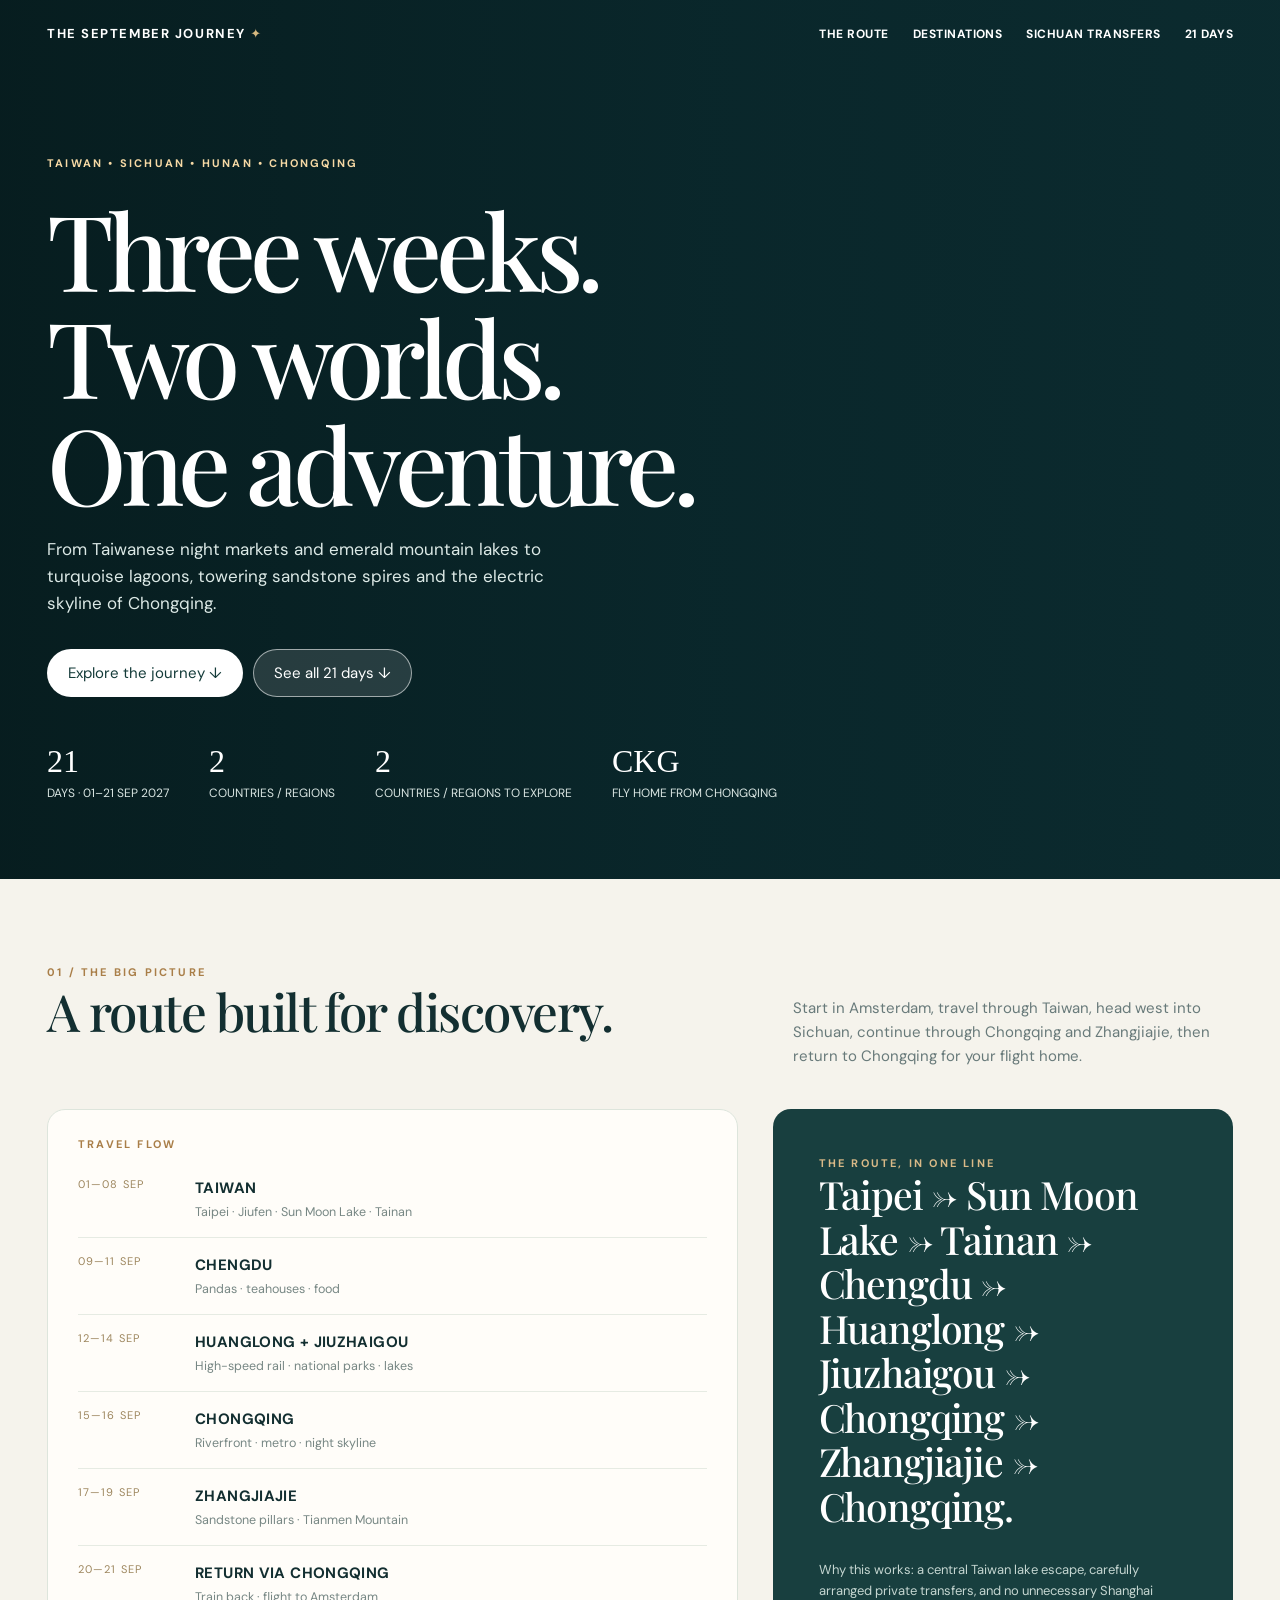
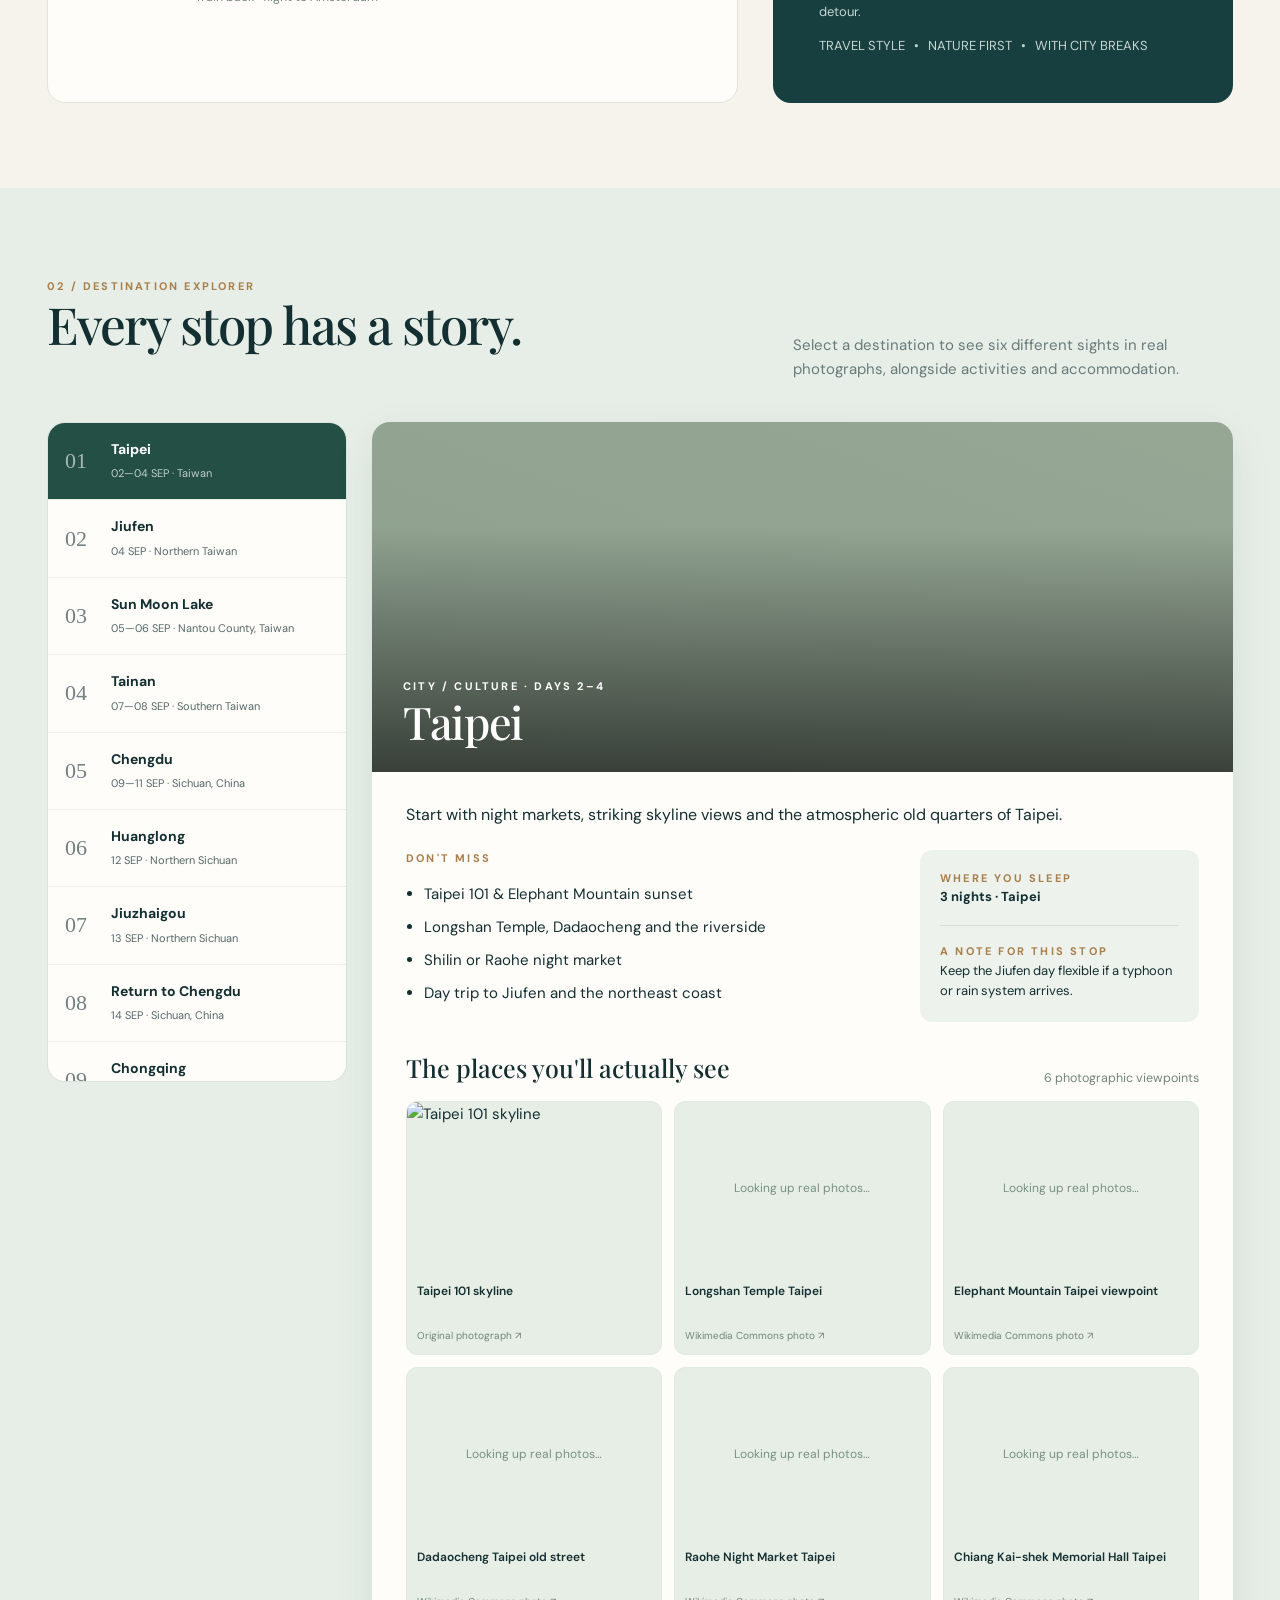
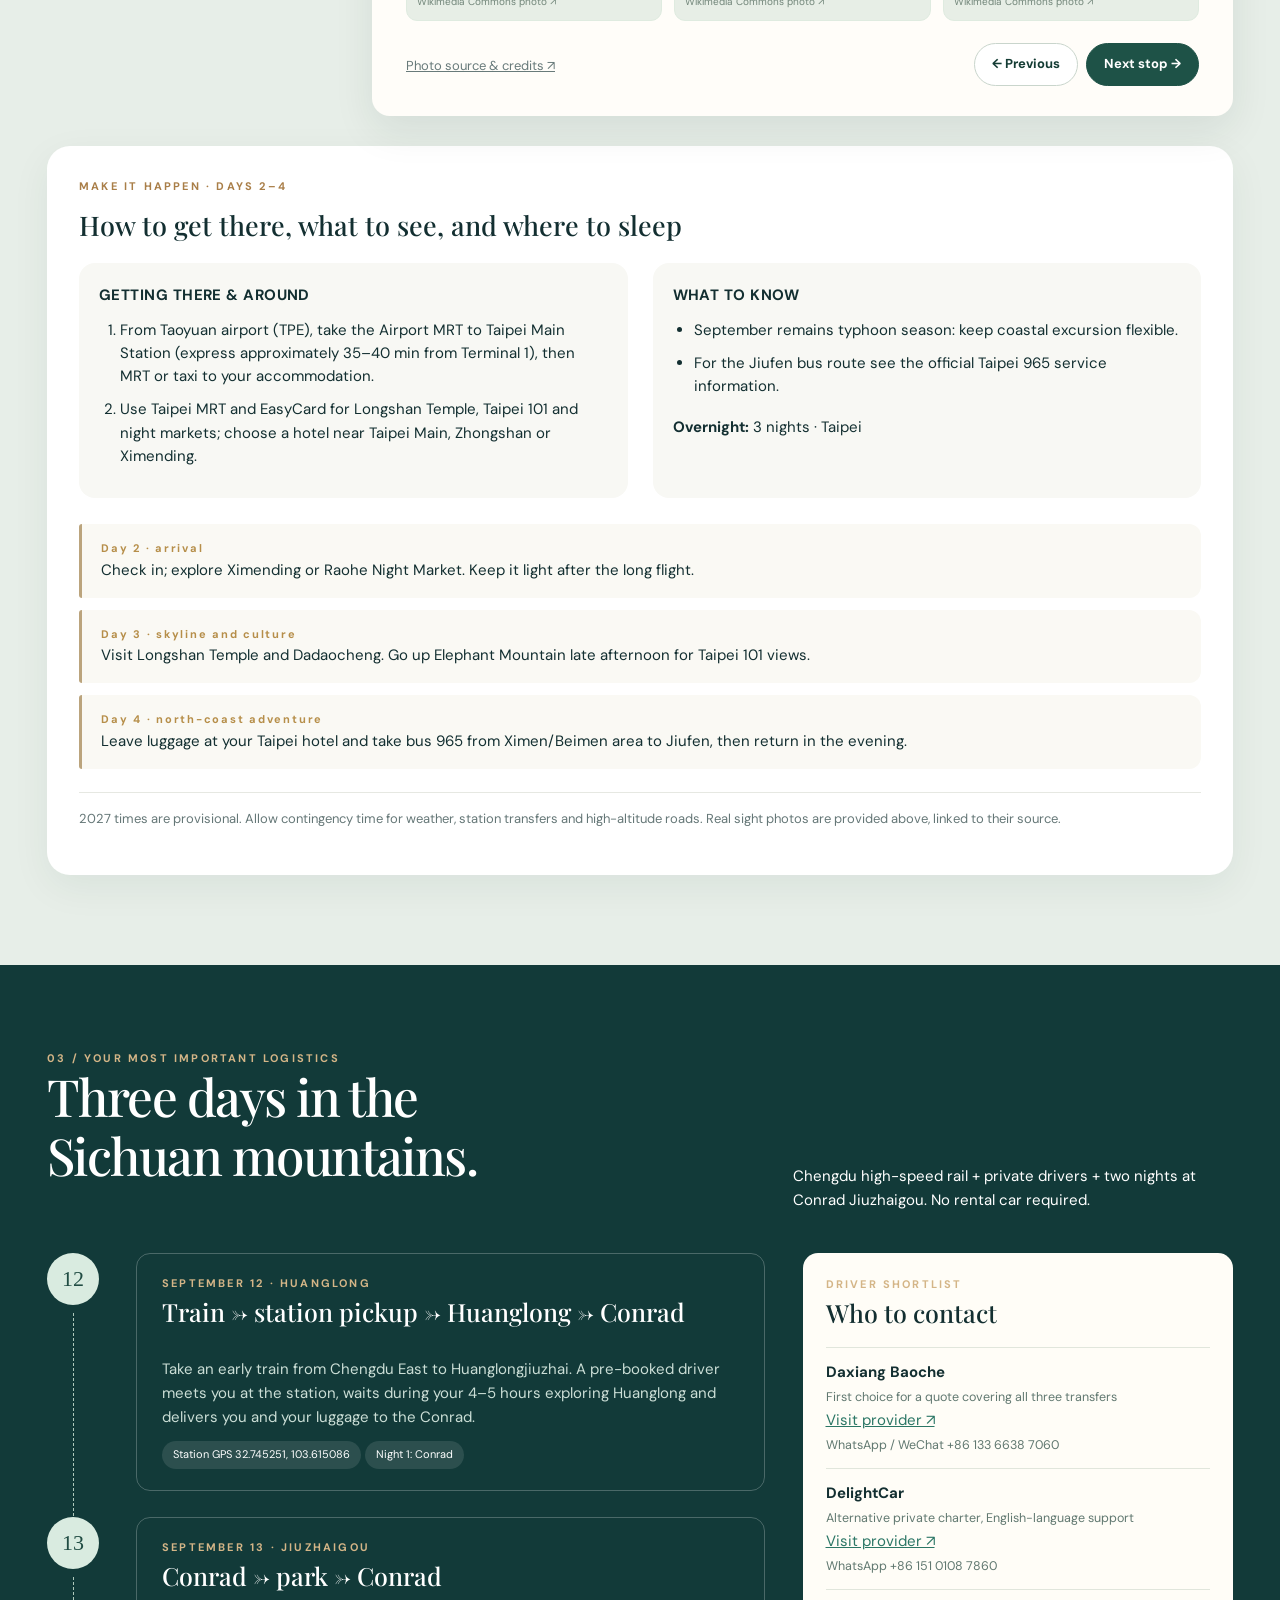
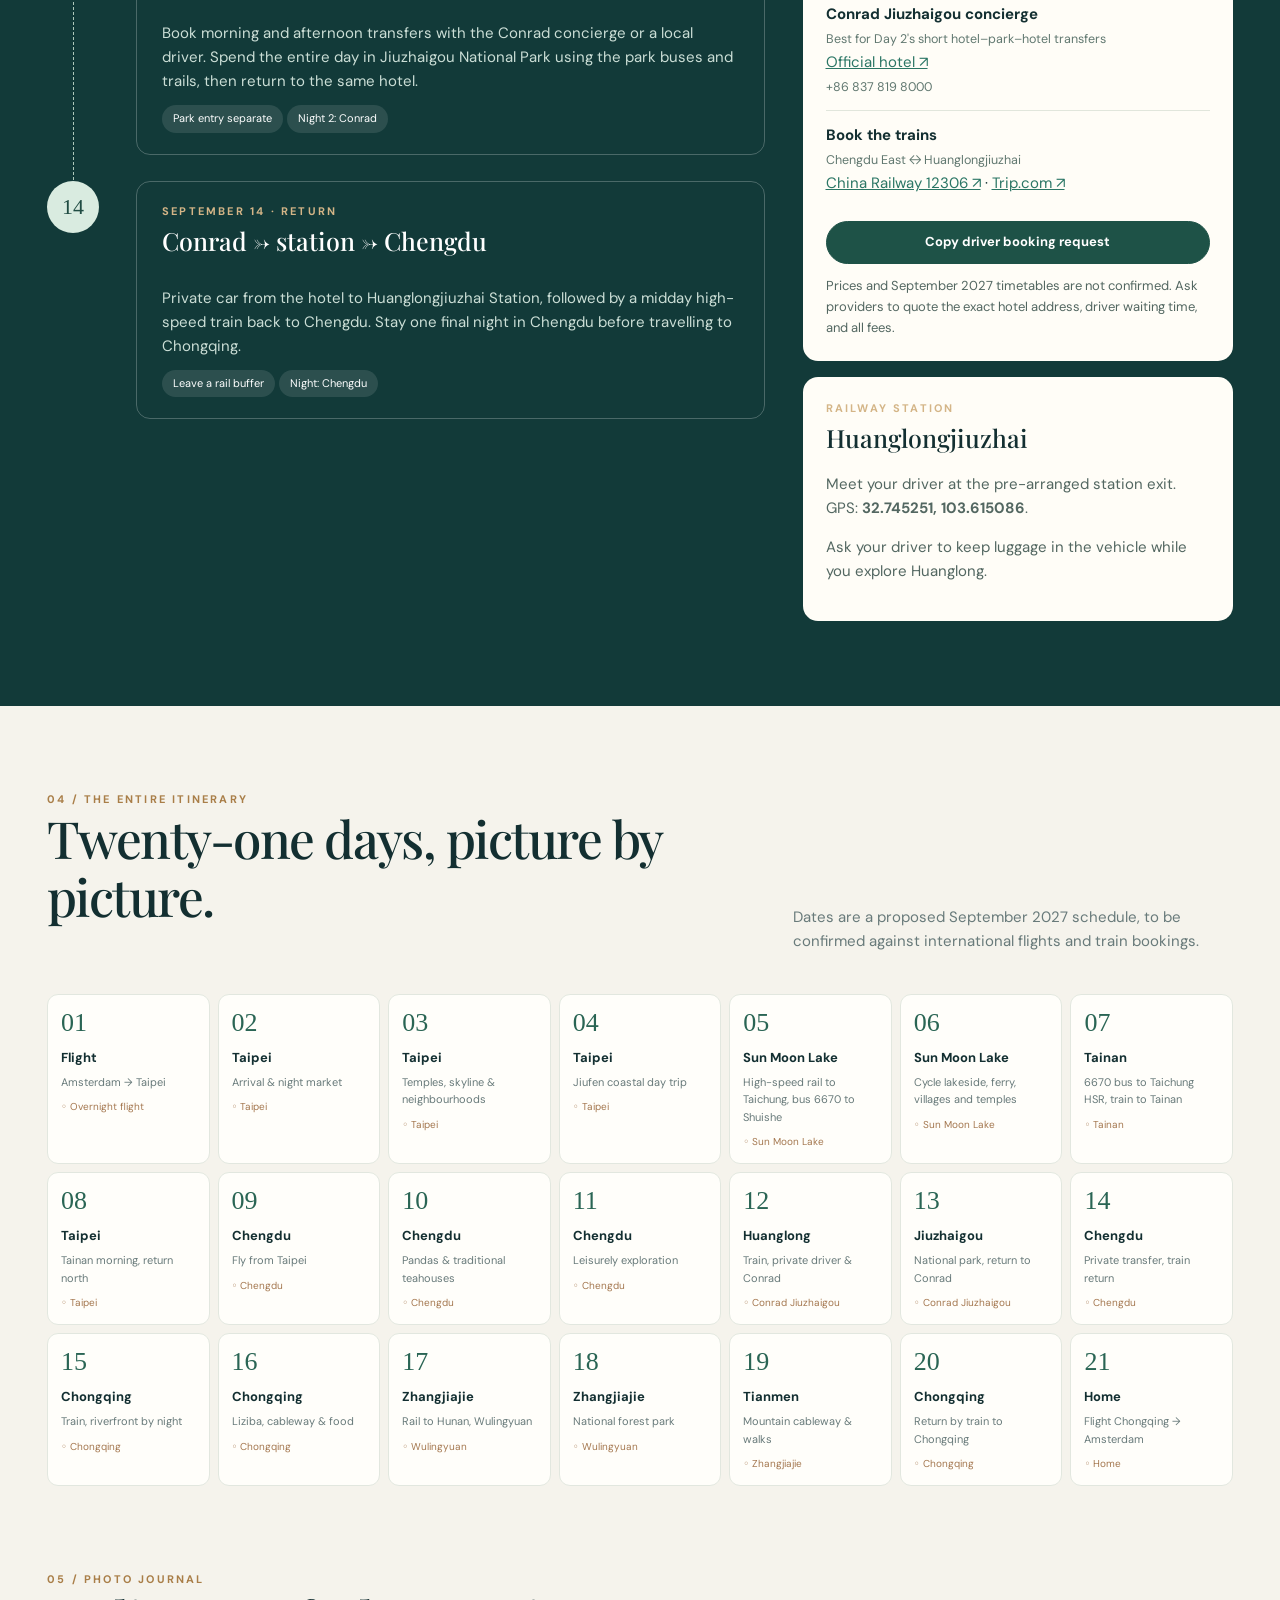
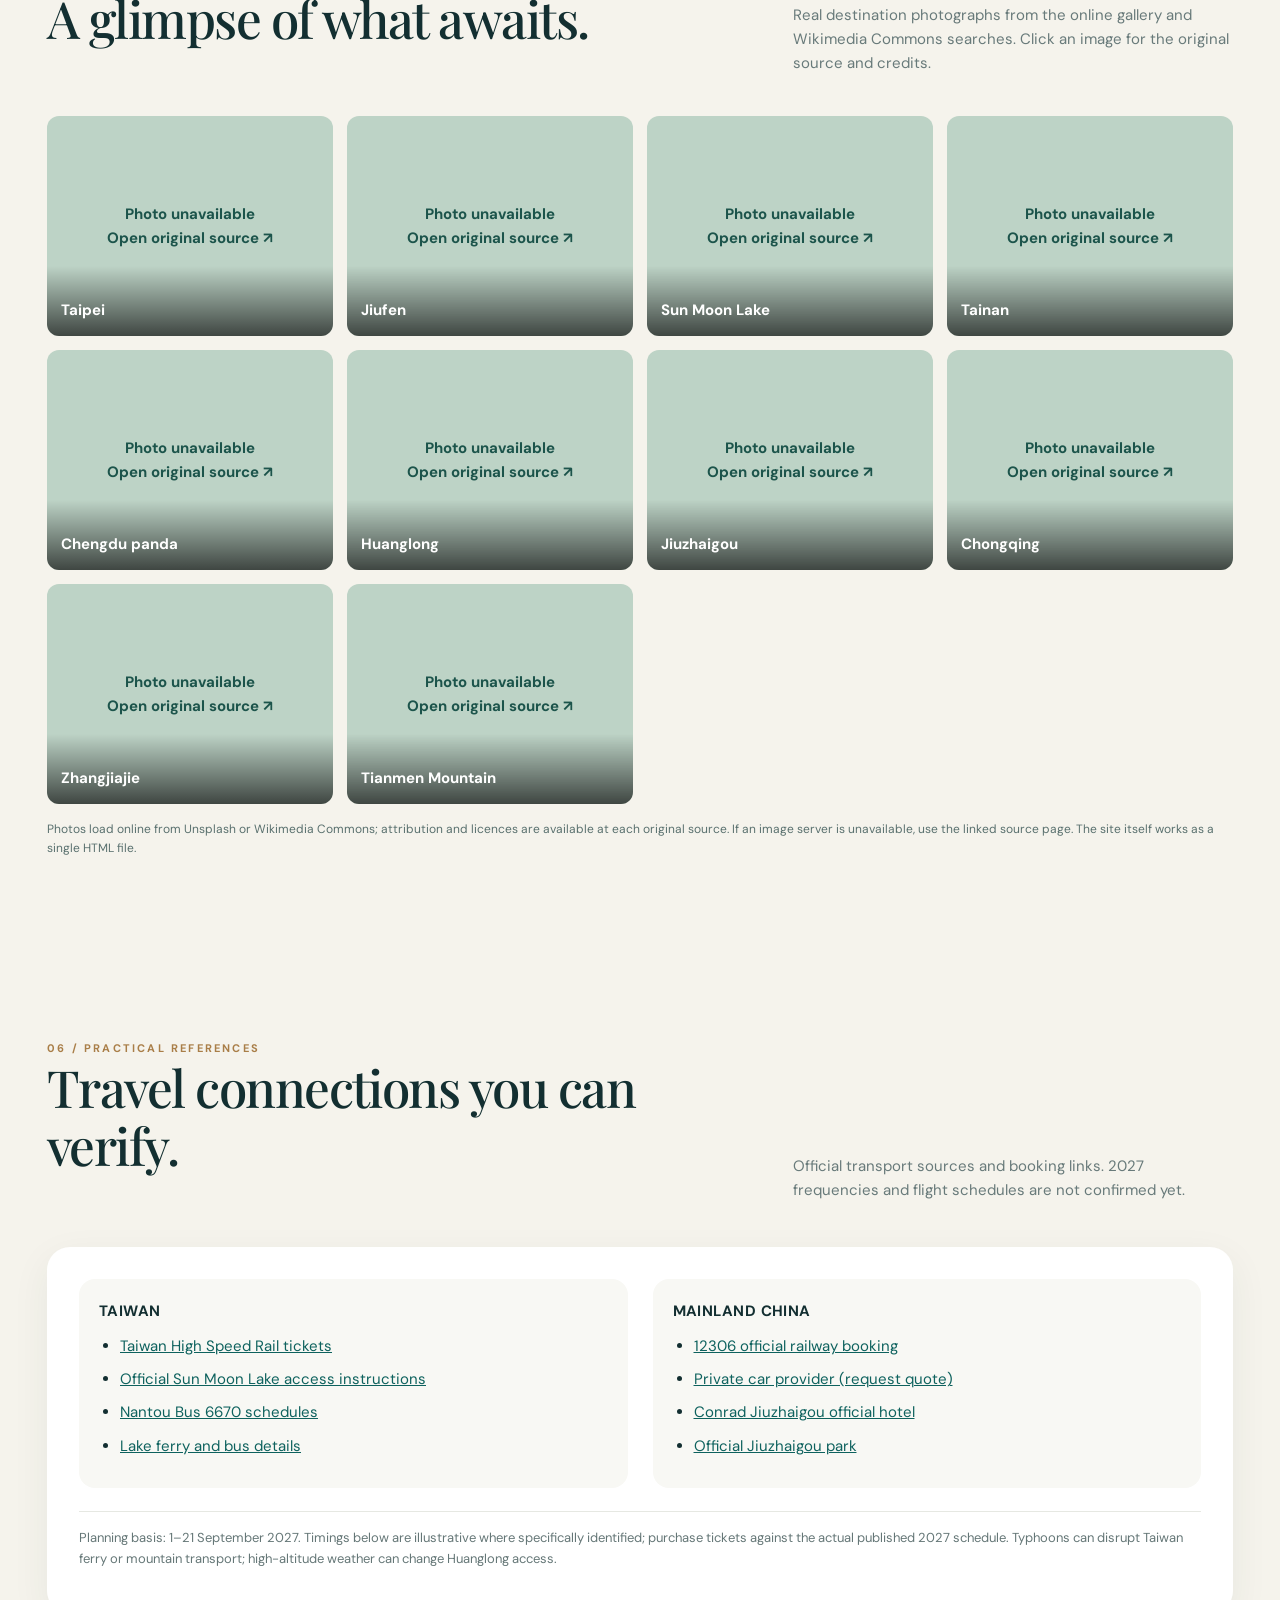
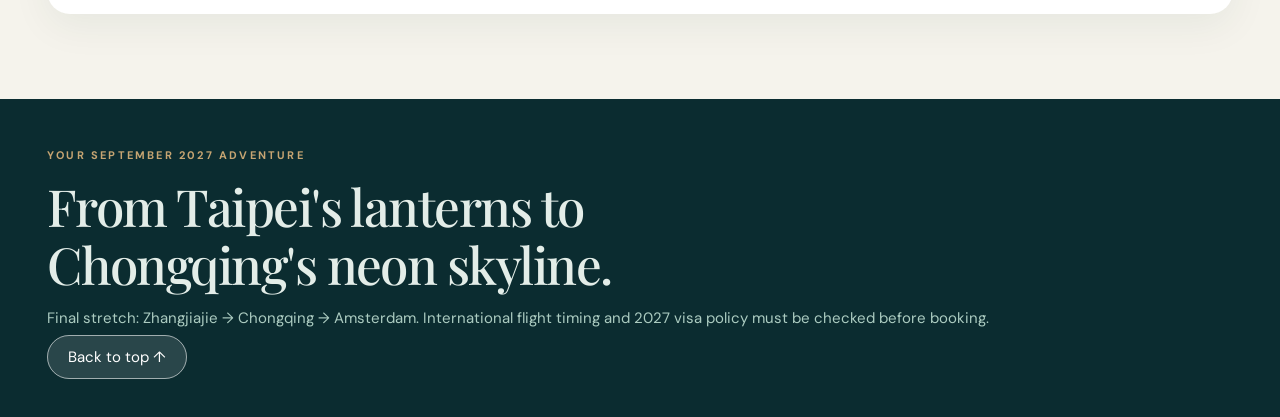
==== commit dd069a98: "Updated" ====
--- a/index.html
+++ b/index.html
@@ -6,6 +6,32 @@
 .visual-head{display:flex;align-items:end;justify-content:space-between;gap:12px;margin-top:26px;margin-bottom:13px}.visual-head h3{margin:0;font-size:25px}.visual-head small{color:#73857b}.sight-grid{display:grid;grid-template-columns:repeat(3,minmax(0,1fr));gap:12px}.sight-photo{border-radius:11px;overflow:hidden;background:#e7eee6;min-height:170px;display:block;text-decoration:none;position:relative;border:1px solid #dfebe0}.sight-photo img{display:block;width:100%;height:172px;object-fit:cover}.sight-photo strong{font:600 12px/1.45 'DM Sans',sans-serif;display:block;padding:9px 10px;min-height:54px}.sight-photo .photo-status{height:172px;display:grid;place-content:center;text-align:center;color:#779083;font-size:12px;padding:12px}.sight-photo .photo-status a{color:#214f45}.photo-source{font-size:10px;color:#718579;padding:0 10px 10px;display:block}.photo-loading{animation:pulse 1.4s ease-in-out infinite alternate}@keyframes pulse{from{opacity:.45}to{opacity:1}}.day-sights{margin-top:14px}.day-sights .sight-grid{grid-template-columns:repeat(2,minmax(0,1fr))}.day-sights .sight-photo img{height:130px}.day-sights .sight-photo .photo-status{height:130px}.route-list .caps{margin-bottom:8px}@media(max-width:620px){.sight-grid{grid-template-columns:repeat(2,minmax(0,1fr))}.sight-photo img,.sight-photo .photo-status{height:126px}.sight-photo{min-height:130px}.route-row{grid-template-columns:80px 1fr}}
 
 .details-zone{margin:30px 0 0;background:#fff;border-radius:23px;box-shadow:0 12px 38px #173b3010;padding:32px}.details-zone h3{font-size:27px;margin:8px 0 16px}.detail-cols{display:grid;grid-template-columns:1fr 1fr;gap:25px}.detail-block{background:#f8f8f4;padding:20px;border-radius:16px}.detail-block h4{font-size:15px;letter-spacing:.03em;margin:0 0 12px}.detail-block ol,.detail-block ul{padding-left:21px;margin:0}.detail-block li{margin:0 0 10px;line-height:1.55}.detail-block a{color:#0e625e;text-decoration:underline}.day-breakdown{margin-top:26px;display:grid;gap:12px}.day-breakdown article{border-left:3px solid #bba47d;background:#faf9f4;padding:16px 19px;border-radius:3px 12px 12px 3px}.day-breakdown .when{font-size:11px;font-weight:700;letter-spacing:.16em;color:#b68e49}.detail-notice{border-top:1px solid #e6e8e2;padding-top:16px;margin-top:23px;color:#657777;font-size:13px}@media(max-width:850px){.detail-cols{grid-template-columns:1fr}.details-zone{padding:19px}}
+
+/* Hero header overlap fix: reserve a dedicated navigation row and clear separation
+   from the region kicker on both desktop and mobile. */
+.hero{min-height:740px;height:auto;padding:155px 0 75px;align-items:center}
+.topbar{top:0;padding:24px 0}
+.hero .wrap:not(.nav){min-width:0}
+.hero .caps{display:block;margin-bottom:22px;line-height:1.6}
+.hero h1{margin-top:0;overflow-wrap:normal}
+.nav{flex-wrap:wrap;row-gap:14px}
+.brand{flex-shrink:0;white-space:nowrap}
+.navlinks{flex-wrap:wrap;justify-content:flex-end;row-gap:8px}
+@media(max-width:800px){
+ .hero{padding-top:178px;padding-bottom:62px;min-height:760px}
+ .topbar{padding:20px 0}
+ .nav{align-items:flex-start;flex-direction:column;gap:11px}
+ .navlinks{justify-content:flex-start;gap:9px 16px}
+ .hero .caps{margin-bottom:15px}
+}
+@media(max-width:560px){
+ .hero{padding-top:185px;min-height:760px;padding-bottom:45px}
+ .hero h1{font-size:clamp(46px,12vw,60px);line-height:1.06}
+ .hero-stats{margin-top:30px;gap:18px 25px}
+ .hero p{font-size:15px}
+ .brand{font-size:12px}
+ .navlinks{font-size:10px;gap:8px 12px}
+}
 </style></head><body>
 <header class="hero" id="top"><div class="hero-pic" id="heroPic"></div><div class="topbar"><div class="wrap nav"><div class="brand">THE SEPTEMBER JOURNEY <span style="color:#d6b980">✦</span></div><div class="navlinks"><a href="#route">THE ROUTE</a><a href="#destinations">DESTINATIONS</a><a href="#driver">SICHUAN TRANSFERS</a><a href="#calendar">21 DAYS</a></div></div></div><div class="wrap"><div class="caps">TAIWAN • SICHUAN • HUNAN • CHONGQING</div><h1>Three weeks.<br>Two worlds.<br>One adventure.</h1><p>From Taiwanese night markets and emerald mountain lakes to turquoise lagoons, towering sandstone spires and the electric skyline of Chongqing.</p><div class="hero-buttons"><a href="#destinations" class="pill solid">Explore the journey ↓</a><a href="#calendar" class="pill">See all 21 days ↓</a></div><div class="hero-stats"><div class="stat"><b>21</b><span>DAYS · 01–21 SEP 2027</span></div><div class="stat"><b>2</b><span>COUNTRIES / REGIONS</span></div><div class="stat"><b>2</b><span>COUNTRIES / REGIONS TO EXPLORE</span></div><div class="stat"><b>CKG</b><span>FLY HOME FROM CHONGQING</span></div></div></div></header>
 <main><section class="section" id="route"><div class="wrap"><div class="section-head"><div><div class="caps eyebrow">01 / THE BIG PICTURE</div><h2>A route built for discovery.</h2></div><p>Start in Amsterdam, travel through Taiwan, head west into Sichuan, continue through Chongqing and Zhangjiajie, then return to Chongqing for your flight home.</p></div><div class="overview"><div class="route-list"><div class="caps eyebrow">TRAVEL FLOW</div><div class="route-row"><span>01—08 SEP</span><strong>TAIWAN</strong><small>Taipei · Jiufen · Sun Moon Lake · Tainan</small></div><div class="route-row"><span>09—11 SEP</span><strong>CHENGDU</strong><small>Pandas · teahouses · food</small></div><div class="route-row"><span>12—14 SEP</span><strong>HUANGLONG + JIUZHAIGOU</strong><small>High-speed rail · national parks · lakes</small></div><div class="route-row"><span>15—16 SEP</span><strong>CHONGQING</strong><small>Riverfront · metro · night skyline</small></div><div class="route-row"><span>17—19 SEP</span><strong>ZHANGJIAJIE</strong><small>Sandstone pillars · Tianmen Mountain</small></div><div class="route-row"><span>20—21 SEP</span><strong>RETURN VIA CHONGQING</strong><small>Train back · flight to Amsterdam</small></div></div><div class="quote"><div><div class="caps" style="color:#d9b987">THE ROUTE, IN ONE LINE</div><h2>Taipei → Sun Moon Lake → Tainan → Chengdu → Huanglong → Jiuzhaigou → Chongqing → Zhangjiajie → Chongqing.</h2></div><p class="small">Why this works: a central Taiwan lake escape, carefully arranged private transfers, and no unnecessary Shanghai detour.</p><div class="small">TRAVEL STYLE &nbsp; • &nbsp; NATURE FIRST &nbsp; • &nbsp; WITH CITY BREAKS</div></div></div></div></section>
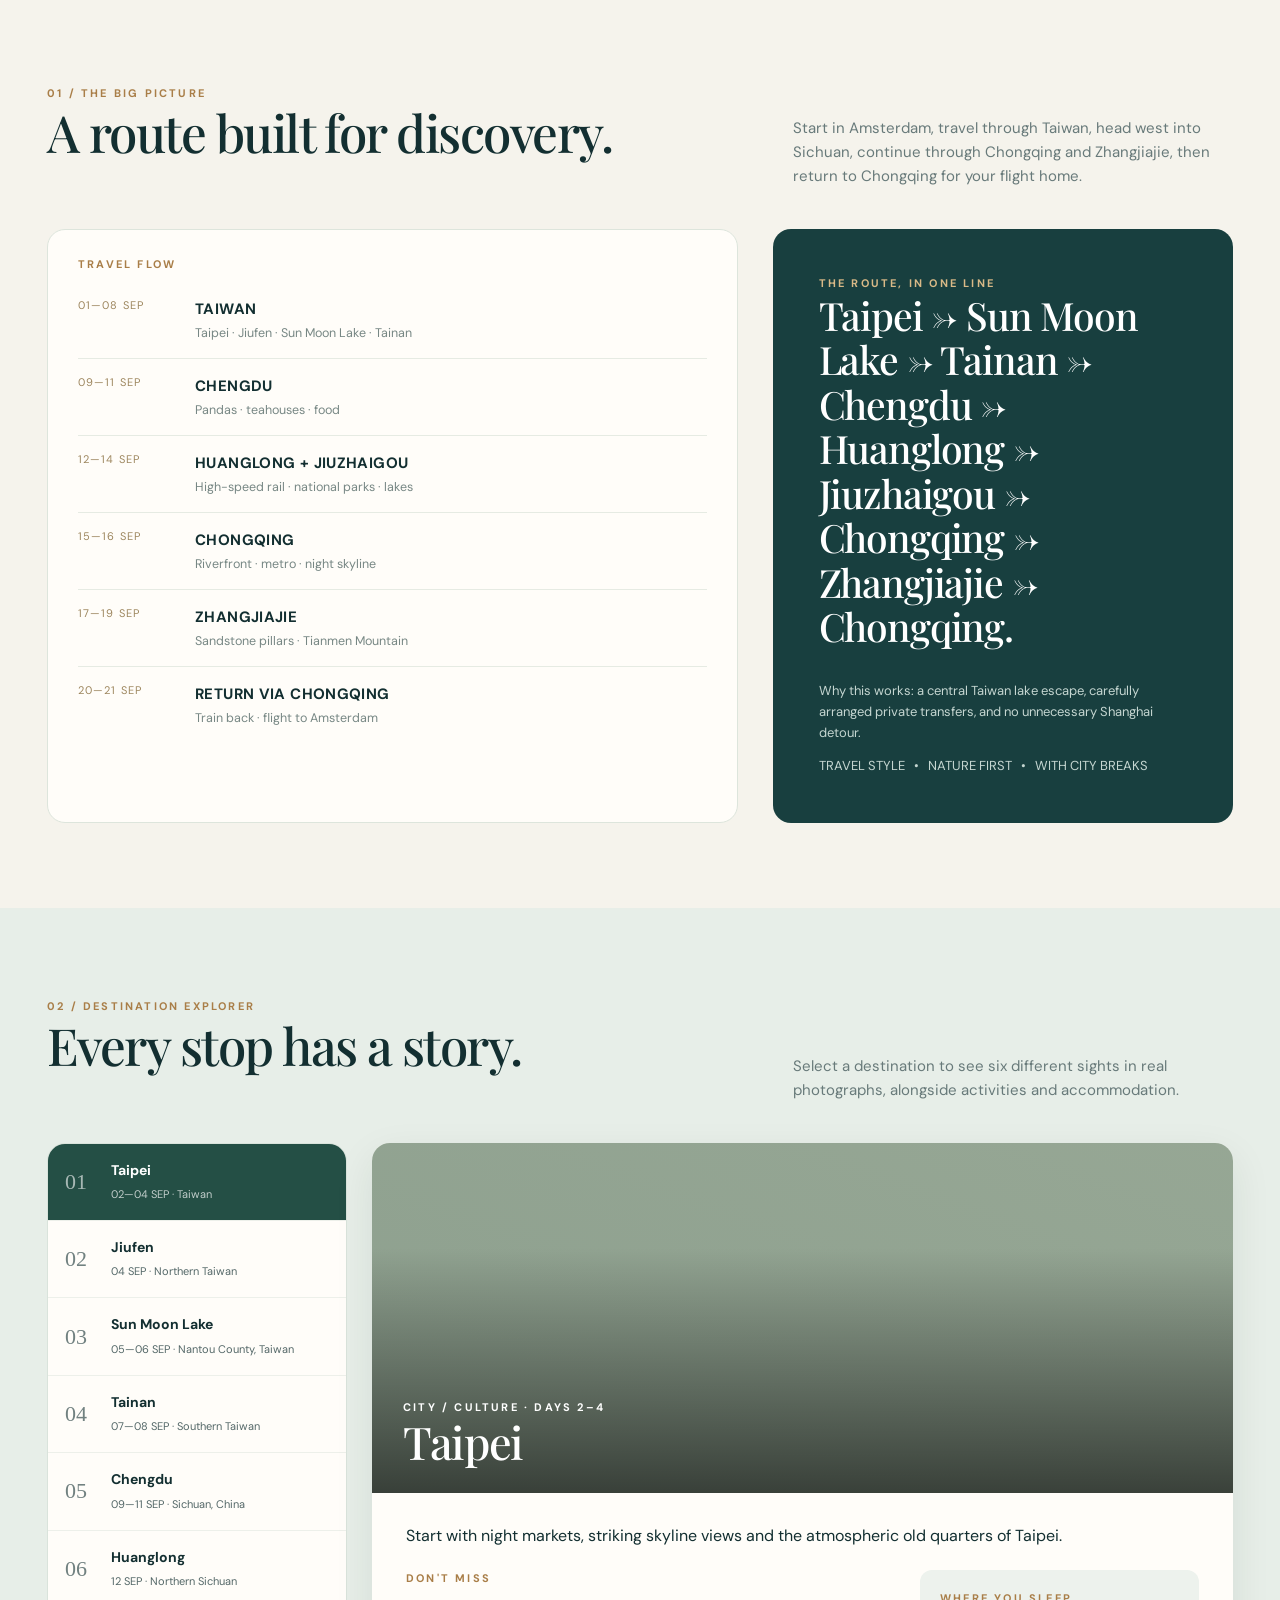
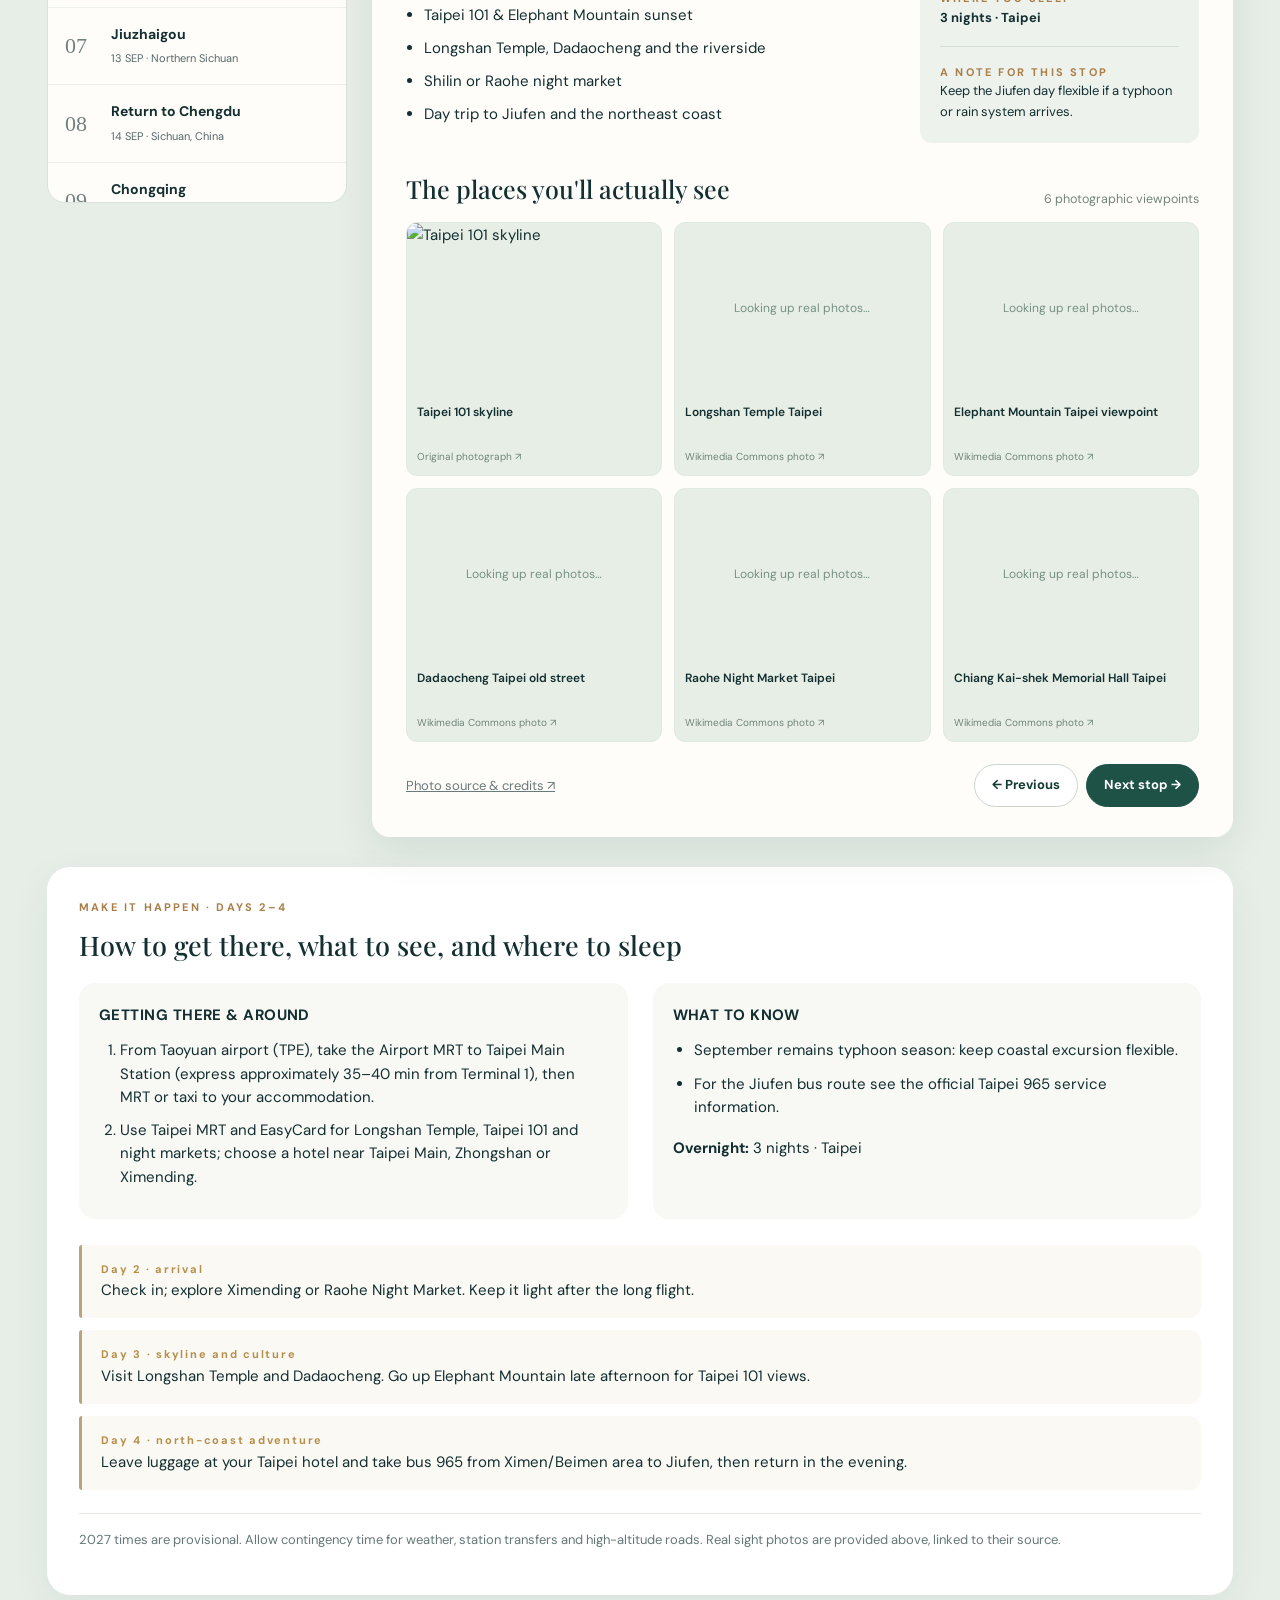
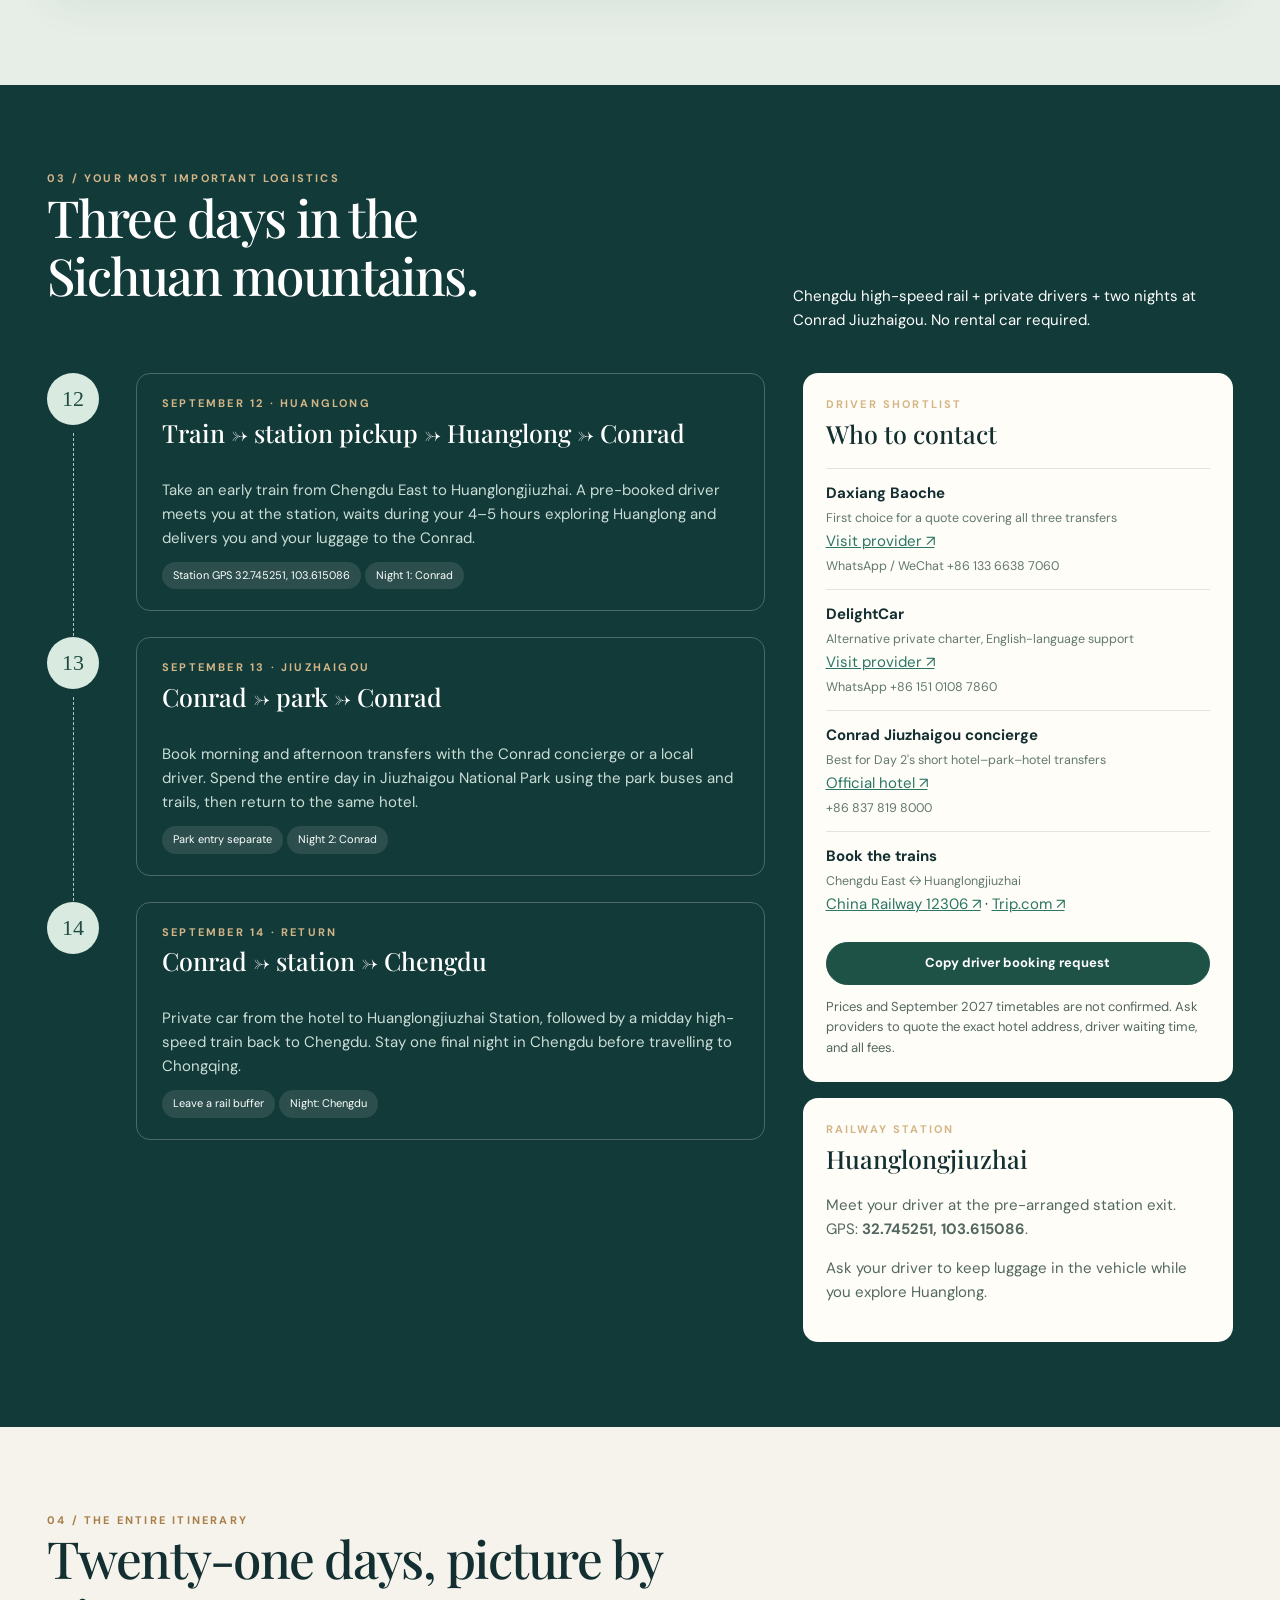
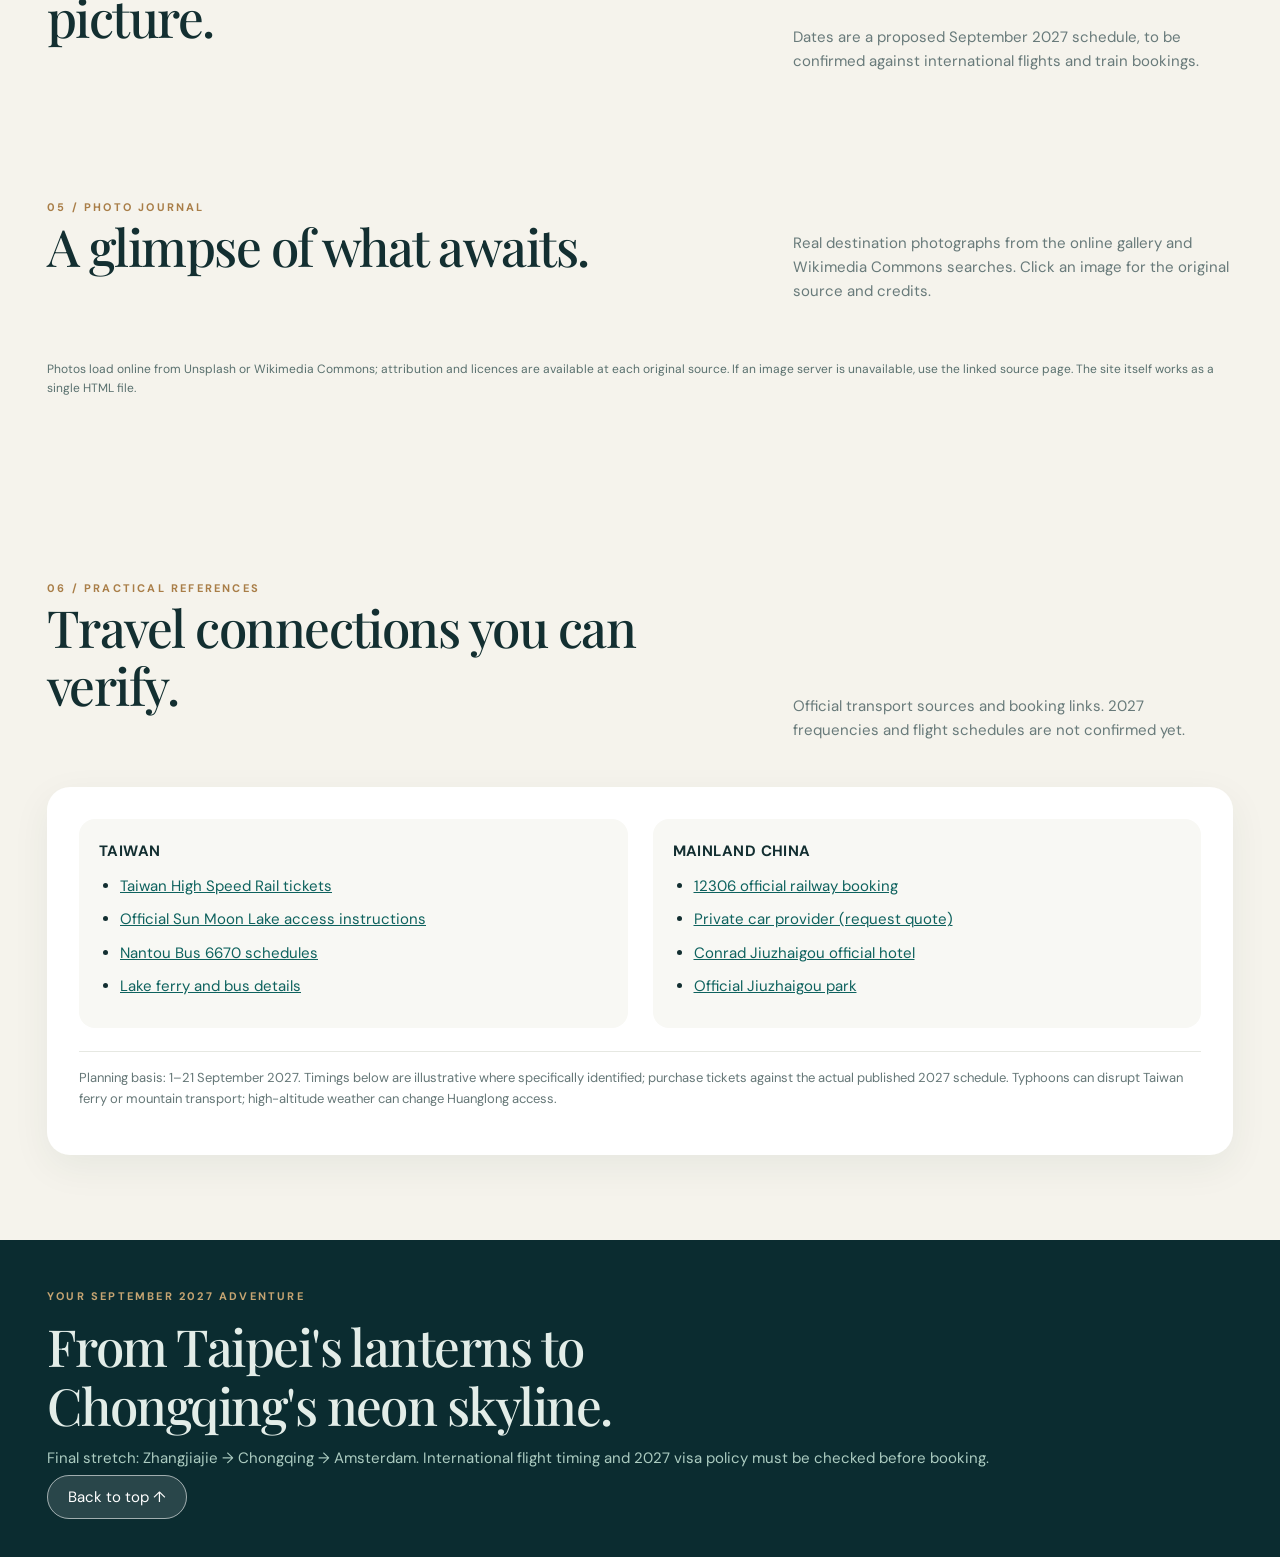
==== commit 940605f8: "Minor change" ====
--- a/index.html
+++ b/index.html
@@ -33,7 +33,6 @@
  .navlinks{font-size:10px;gap:8px 12px}
 }
 </style></head><body>
-<header class="hero" id="top"><div class="hero-pic" id="heroPic"></div><div class="topbar"><div class="wrap nav"><div class="brand">THE SEPTEMBER JOURNEY <span style="color:#d6b980">✦</span></div><div class="navlinks"><a href="#route">THE ROUTE</a><a href="#destinations">DESTINATIONS</a><a href="#driver">SICHUAN TRANSFERS</a><a href="#calendar">21 DAYS</a></div></div></div><div class="wrap"><div class="caps">TAIWAN • SICHUAN • HUNAN • CHONGQING</div><h1>Three weeks.<br>Two worlds.<br>One adventure.</h1><p>From Taiwanese night markets and emerald mountain lakes to turquoise lagoons, towering sandstone spires and the electric skyline of Chongqing.</p><div class="hero-buttons"><a href="#destinations" class="pill solid">Explore the journey ↓</a><a href="#calendar" class="pill">See all 21 days ↓</a></div><div class="hero-stats"><div class="stat"><b>21</b><span>DAYS · 01–21 SEP 2027</span></div><div class="stat"><b>2</b><span>COUNTRIES / REGIONS</span></div><div class="stat"><b>2</b><span>COUNTRIES / REGIONS TO EXPLORE</span></div><div class="stat"><b>CKG</b><span>FLY HOME FROM CHONGQING</span></div></div></div></header>
 <main><section class="section" id="route"><div class="wrap"><div class="section-head"><div><div class="caps eyebrow">01 / THE BIG PICTURE</div><h2>A route built for discovery.</h2></div><p>Start in Amsterdam, travel through Taiwan, head west into Sichuan, continue through Chongqing and Zhangjiajie, then return to Chongqing for your flight home.</p></div><div class="overview"><div class="route-list"><div class="caps eyebrow">TRAVEL FLOW</div><div class="route-row"><span>01—08 SEP</span><strong>TAIWAN</strong><small>Taipei · Jiufen · Sun Moon Lake · Tainan</small></div><div class="route-row"><span>09—11 SEP</span><strong>CHENGDU</strong><small>Pandas · teahouses · food</small></div><div class="route-row"><span>12—14 SEP</span><strong>HUANGLONG + JIUZHAIGOU</strong><small>High-speed rail · national parks · lakes</small></div><div class="route-row"><span>15—16 SEP</span><strong>CHONGQING</strong><small>Riverfront · metro · night skyline</small></div><div class="route-row"><span>17—19 SEP</span><strong>ZHANGJIAJIE</strong><small>Sandstone pillars · Tianmen Mountain</small></div><div class="route-row"><span>20—21 SEP</span><strong>RETURN VIA CHONGQING</strong><small>Train back · flight to Amsterdam</small></div></div><div class="quote"><div><div class="caps" style="color:#d9b987">THE ROUTE, IN ONE LINE</div><h2>Taipei → Sun Moon Lake → Tainan → Chengdu → Huanglong → Jiuzhaigou → Chongqing → Zhangjiajie → Chongqing.</h2></div><p class="small">Why this works: a central Taiwan lake escape, carefully arranged private transfers, and no unnecessary Shanghai detour.</p><div class="small">TRAVEL STYLE &nbsp; • &nbsp; NATURE FIRST &nbsp; • &nbsp; WITH CITY BREAKS</div></div></div></div></section>
 <section class="step-shell" id="destinations"><div class="wrap"><div class="section-head"><div><div class="caps eyebrow">02 / DESTINATION EXPLORER</div><h2>Every stop has a story.</h2></div><p>Select a destination to see six different sights in real photographs, alongside activities and accommodation.</p></div><div class="step-grid"><nav class="step-sidebar" id="stepper" aria-label="Destination navigation"></nav><article class="feature" id="feature" aria-live="polite"></article></div><div id="travelDetail" class="details-zone" aria-live="polite"></div></div></section>
 <section class="section transport" id="driver"><div class="wrap"><div class="section-head"><div><div class="caps">03 / YOUR MOST IMPORTANT LOGISTICS</div><h2>Three days in the<br>Sichuan mountains.</h2></div><p>Chengdu high-speed rail + private drivers + two nights at Conrad Jiuzhaigou. No rental car required.</p></div><div class="transport-grid"><div><div class="segment"><div class="circle">12</div><div class="panel"><div class="caps">SEPTEMBER 12 · HUANGLONG</div><h3>Train → station pickup → Huanglong → Conrad</h3><p>Take an early train from Chengdu East to Huanglongjiuzhai. A pre-booked driver meets you at the station, waits during your 4–5 hours exploring Huanglong and delivers you and your luggage to the Conrad.</p><span class="tag">Station GPS 32.745251, 103.615086</span> <span class="tag">Night 1: Conrad</span></div></div><div class="segment"><div class="circle">13</div><div class="panel"><div class="caps">SEPTEMBER 13 · JIUZHAIGOU</div><h3>Conrad → park → Conrad</h3><p>Book morning and afternoon transfers with the Conrad concierge or a local driver. Spend the entire day in Jiuzhaigou National Park using the park buses and trails, then return to the same hotel.</p><span class="tag">Park entry separate</span> <span class="tag">Night 2: Conrad</span></div></div><div class="segment"><div class="circle">14</div><div class="panel"><div class="caps">SEPTEMBER 14 · RETURN</div><h3>Conrad → station → Chengdu</h3><p>Private car from the hotel to Huanglongjiuzhai Station, followed by a midday high-speed train back to Chengdu. Stay one final night in Chengdu before travelling to Chongqing.</p><span class="tag">Leave a rail buffer</span> <span class="tag">Night: Chengdu</span></div></div></div><aside><div class="resources"><div class="caps eyebrow">DRIVER SHORTLIST</div><h3>Who to contact</h3><div class="resource"><strong>Daxiang Baoche</strong><small>First choice for a quote covering all three transfers</small><br><a href="https://www.daxiangbaoche.com/jiuzhaigou-car-service/" target="_blank" rel="noopener">Visit provider ↗</a><br><small>WhatsApp / WeChat +86 133 6638 7060</small></div><div class="resource"><strong>DelightCar</strong><small>Alternative private charter, English-language support</small><br><a href="https://www.delightcar.com/jiuzhaigou-car-rental/" target="_blank" rel="noopener">Visit provider ↗</a><br><small>WhatsApp +86 151 0108 7860</small></div><div class="resource"><strong>Conrad Jiuzhaigou concierge</strong><small>Best for Day 2's short hotel–park–hotel transfers</small><br><a href="https://www.hilton.com/en/hotels/jzhcici-conrad-jiuzhaigou/" target="_blank" rel="noopener">Official hotel ↗</a><br><small>+86 837 819 8000</small></div><div class="resource"><strong>Book the trains</strong><small>Chengdu East ↔ Huanglongjiuzhai</small><br><a href="https://www.12306.cn/en/" target="_blank" rel="noopener">China Railway 12306 ↗</a> · <a href="https://www.trip.com/trains/china/" target="_blank" rel="noopener">Trip.com ↗</a></div><button class="action primary" id="copyRequest" style="width:100%;margin-top:14px">Copy driver booking request</button><p class="small" style="margin:12px 0 0">Prices and September 2027 timetables are not confirmed. Ask providers to quote the exact hotel address, driver waiting time, and all fees.</p></div><div class="resources" style="margin-top:16px"><div class="caps eyebrow">RAILWAY STATION</div><h3>Huanglongjiuzhai</h3><p>Meet your driver at the pre-arranged station exit. GPS: <b>32.745251, 103.615086</b>.</p><p>Ask your driver to keep luggage in the vehicle while you explore Huanglong.</p></div></aside></div></div></section>
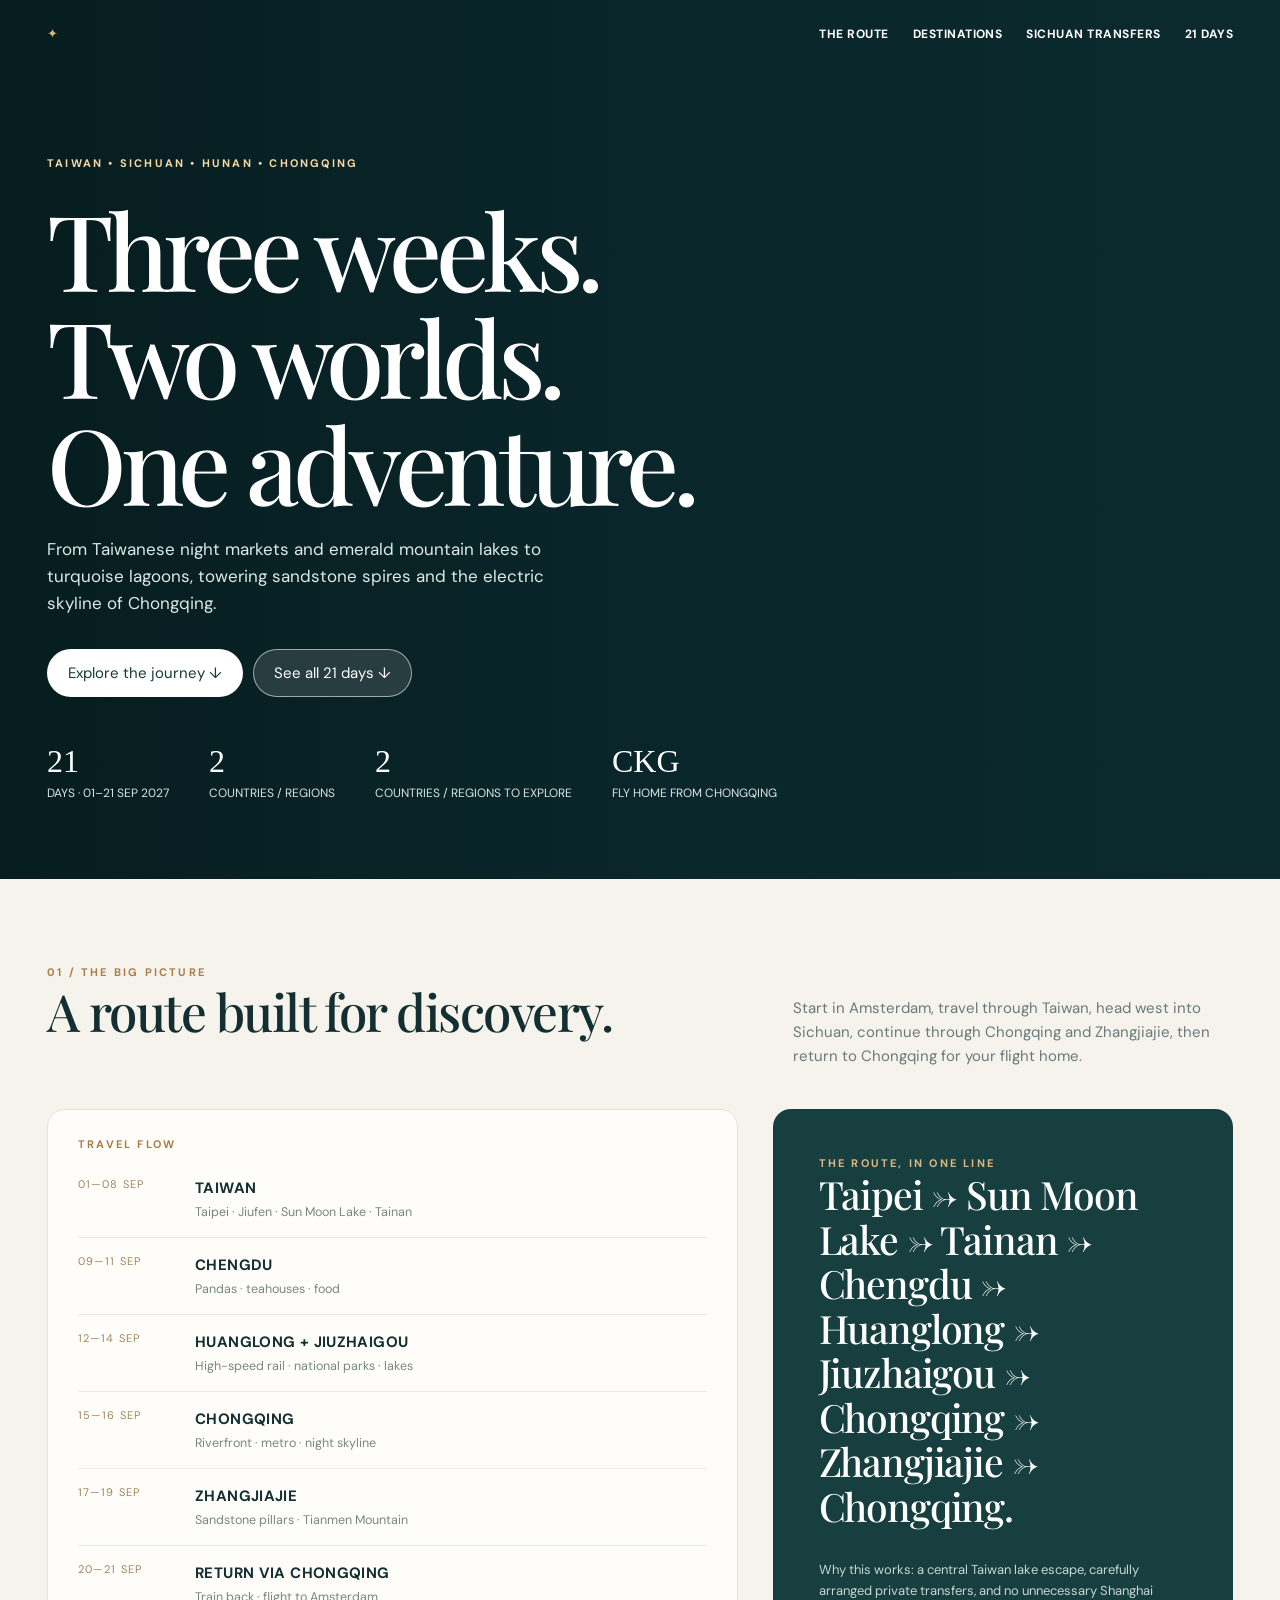
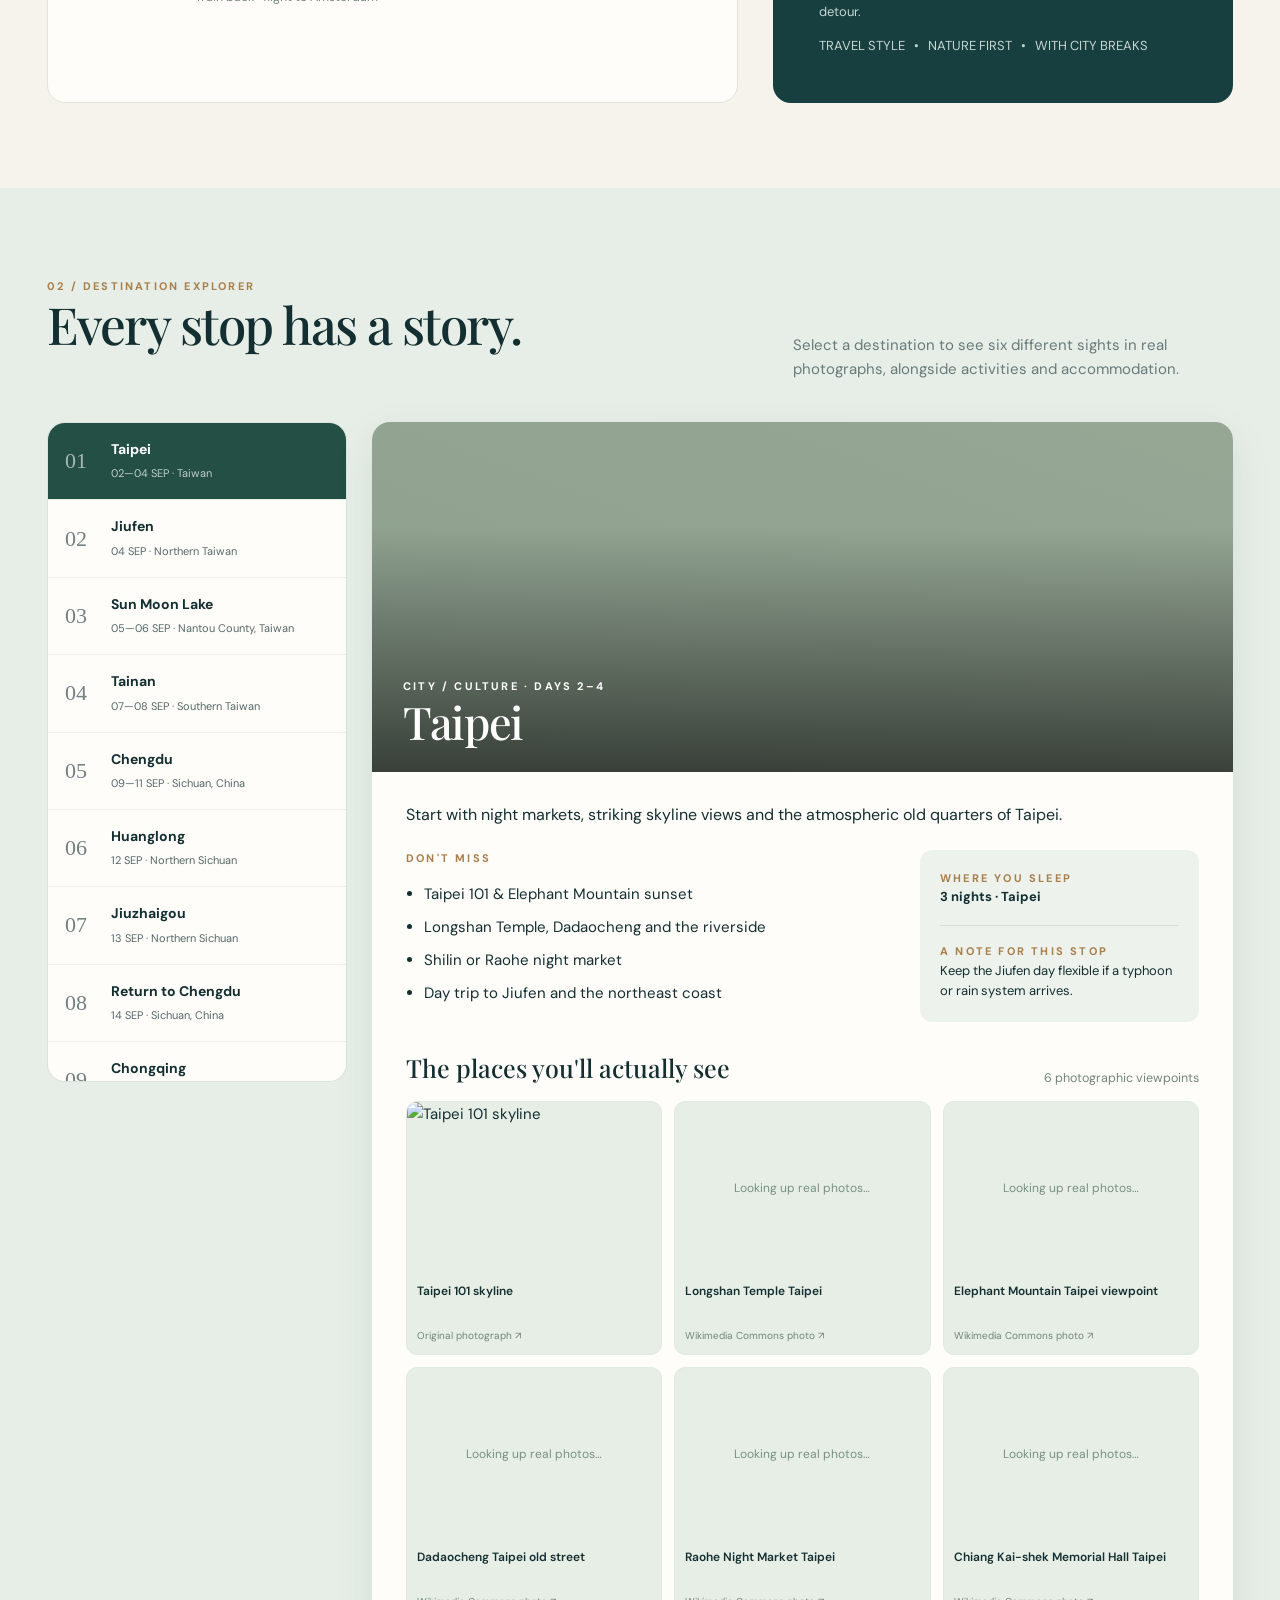
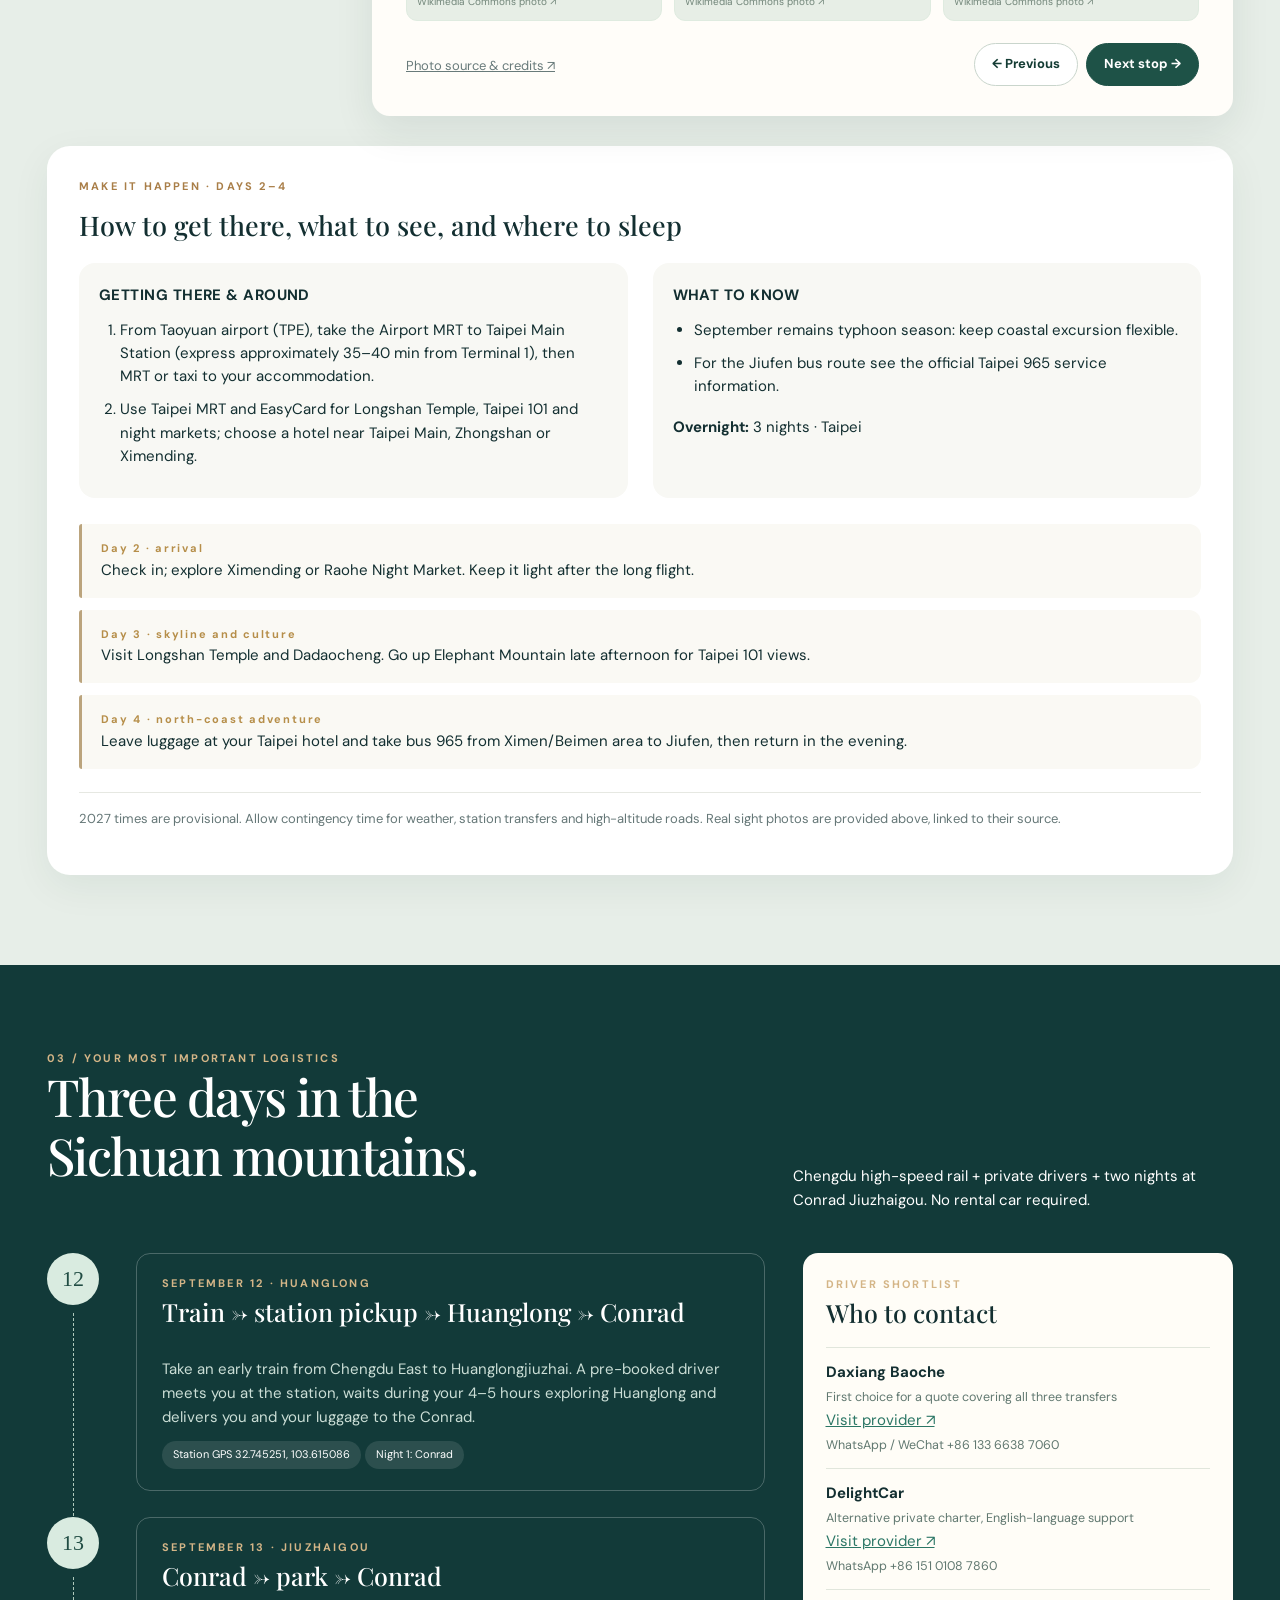
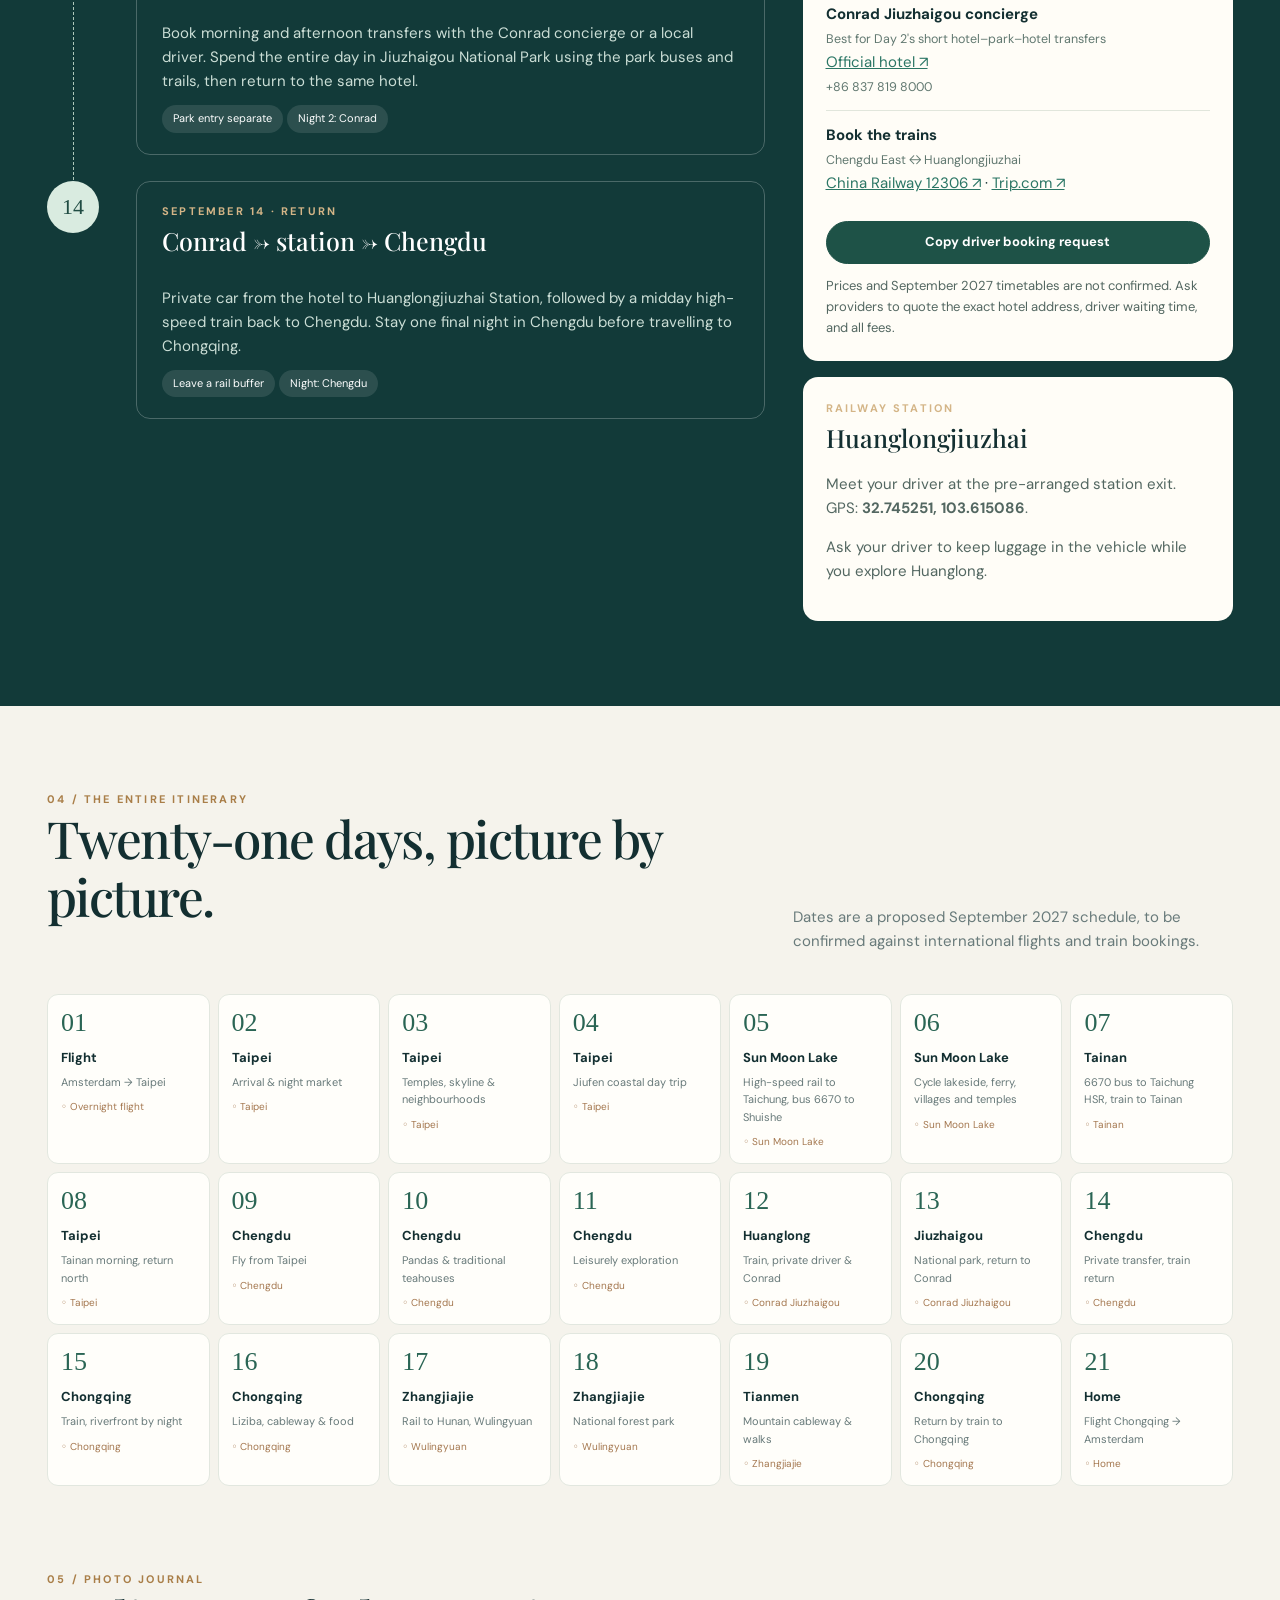
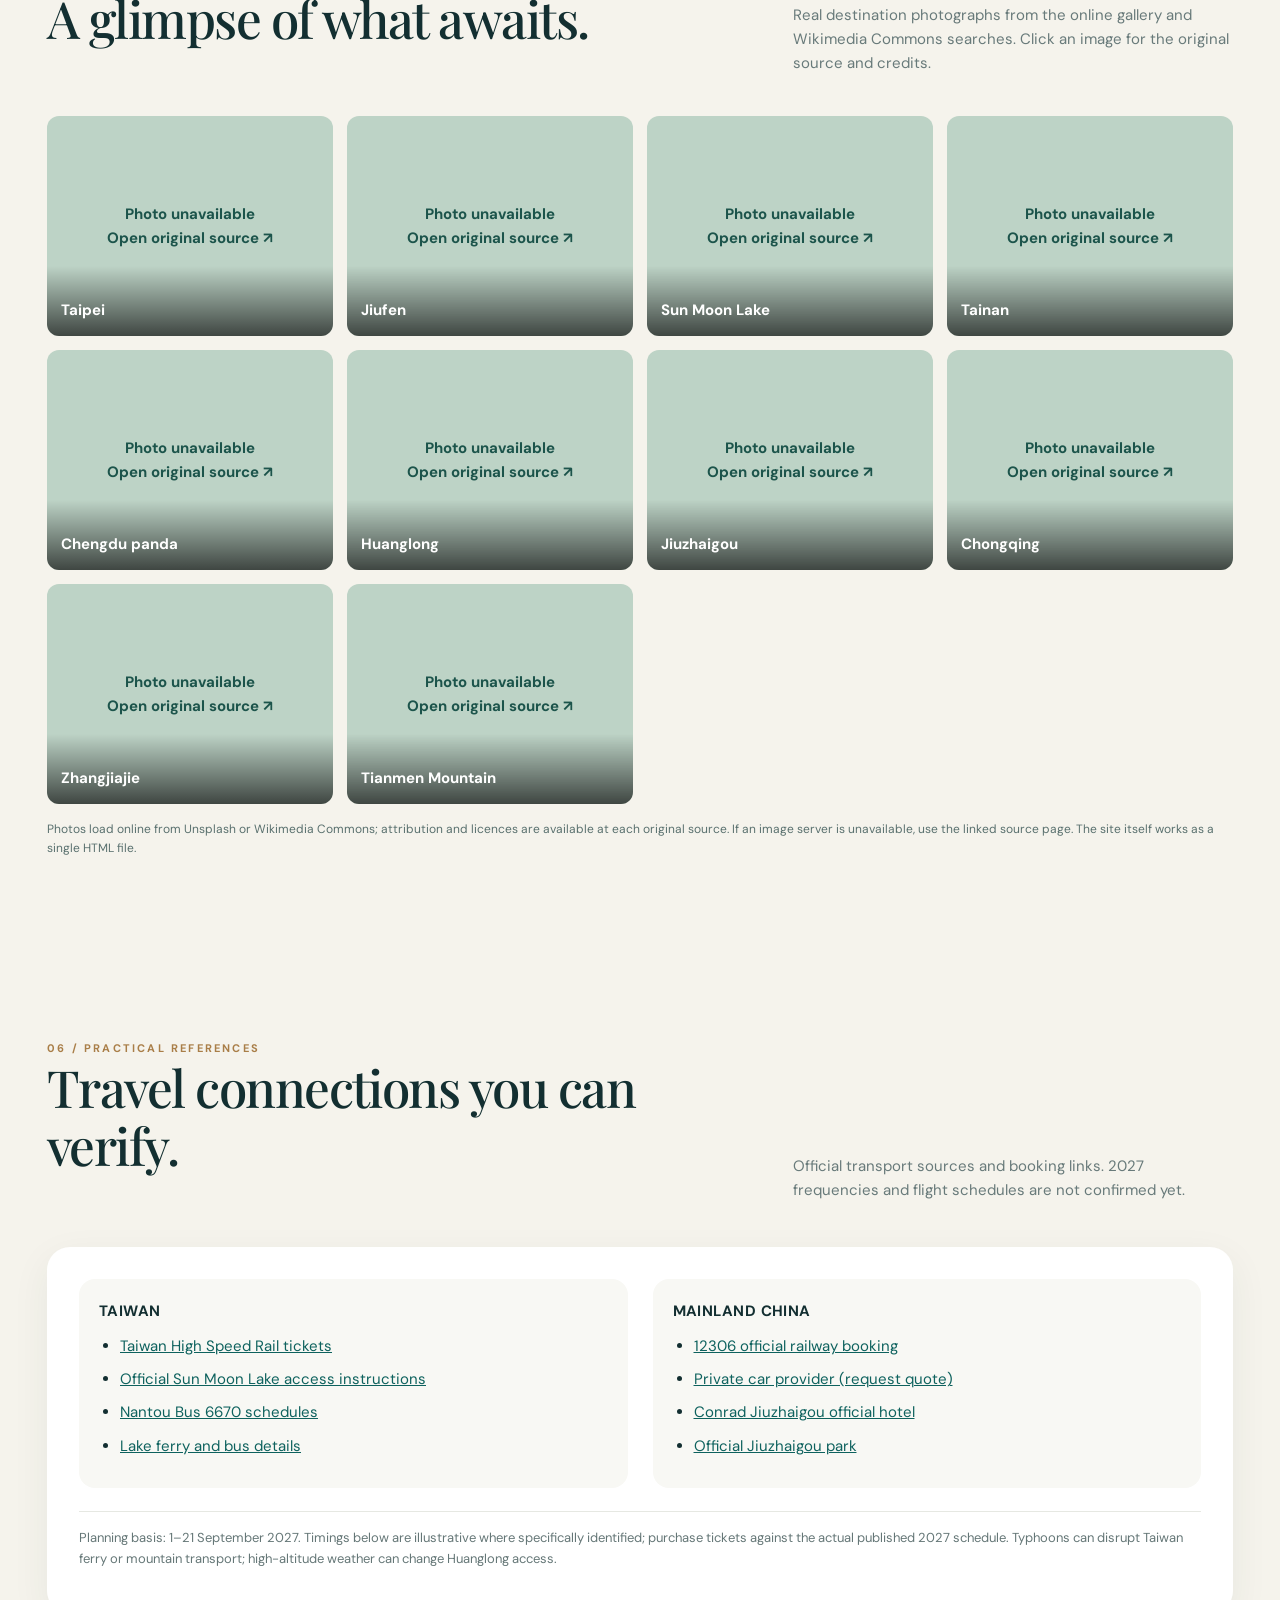
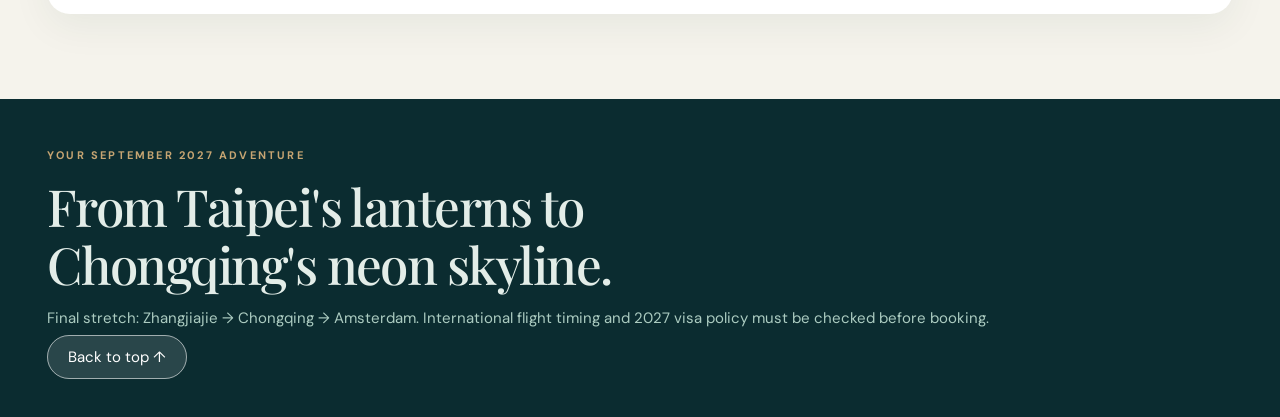
==== commit 56435ea7: "bug fix" ====
--- a/index.html
+++ b/index.html
@@ -33,6 +33,7 @@
  .navlinks{font-size:10px;gap:8px 12px}
 }
 </style></head><body>
+<header class="hero" id="top"><div class="hero-pic" id="heroPic"></div><div class="topbar"><div class="wrap nav"><div class="brand"> <span style="color:#d6b980">✦</span></div><div class="navlinks"><a href="#route">THE ROUTE</a><a href="#destinations">DESTINATIONS</a><a href="#driver">SICHUAN TRANSFERS</a><a href="#calendar">21 DAYS</a></div></div></div><div class="wrap"><div class="caps">TAIWAN • SICHUAN • HUNAN • CHONGQING</div><h1>Three weeks.<br>Two worlds.<br>One adventure.</h1><p>From Taiwanese night markets and emerald mountain lakes to turquoise lagoons, towering sandstone spires and the electric skyline of Chongqing.</p><div class="hero-buttons"><a href="#destinations" class="pill solid">Explore the journey ↓</a><a href="#calendar" class="pill">See all 21 days ↓</a></div><div class="hero-stats"><div class="stat"><b>21</b><span>DAYS · 01–21 SEP 2027</span></div><div class="stat"><b>2</b><span>COUNTRIES / REGIONS</span></div><div class="stat"><b>2</b><span>COUNTRIES / REGIONS TO EXPLORE</span></div><div class="stat"><b>CKG</b><span>FLY HOME FROM CHONGQING</span></div></div></div></header>
 <main><section class="section" id="route"><div class="wrap"><div class="section-head"><div><div class="caps eyebrow">01 / THE BIG PICTURE</div><h2>A route built for discovery.</h2></div><p>Start in Amsterdam, travel through Taiwan, head west into Sichuan, continue through Chongqing and Zhangjiajie, then return to Chongqing for your flight home.</p></div><div class="overview"><div class="route-list"><div class="caps eyebrow">TRAVEL FLOW</div><div class="route-row"><span>01—08 SEP</span><strong>TAIWAN</strong><small>Taipei · Jiufen · Sun Moon Lake · Tainan</small></div><div class="route-row"><span>09—11 SEP</span><strong>CHENGDU</strong><small>Pandas · teahouses · food</small></div><div class="route-row"><span>12—14 SEP</span><strong>HUANGLONG + JIUZHAIGOU</strong><small>High-speed rail · national parks · lakes</small></div><div class="route-row"><span>15—16 SEP</span><strong>CHONGQING</strong><small>Riverfront · metro · night skyline</small></div><div class="route-row"><span>17—19 SEP</span><strong>ZHANGJIAJIE</strong><small>Sandstone pillars · Tianmen Mountain</small></div><div class="route-row"><span>20—21 SEP</span><strong>RETURN VIA CHONGQING</strong><small>Train back · flight to Amsterdam</small></div></div><div class="quote"><div><div class="caps" style="color:#d9b987">THE ROUTE, IN ONE LINE</div><h2>Taipei → Sun Moon Lake → Tainan → Chengdu → Huanglong → Jiuzhaigou → Chongqing → Zhangjiajie → Chongqing.</h2></div><p class="small">Why this works: a central Taiwan lake escape, carefully arranged private transfers, and no unnecessary Shanghai detour.</p><div class="small">TRAVEL STYLE &nbsp; • &nbsp; NATURE FIRST &nbsp; • &nbsp; WITH CITY BREAKS</div></div></div></div></section>
 <section class="step-shell" id="destinations"><div class="wrap"><div class="section-head"><div><div class="caps eyebrow">02 / DESTINATION EXPLORER</div><h2>Every stop has a story.</h2></div><p>Select a destination to see six different sights in real photographs, alongside activities and accommodation.</p></div><div class="step-grid"><nav class="step-sidebar" id="stepper" aria-label="Destination navigation"></nav><article class="feature" id="feature" aria-live="polite"></article></div><div id="travelDetail" class="details-zone" aria-live="polite"></div></div></section>
 <section class="section transport" id="driver"><div class="wrap"><div class="section-head"><div><div class="caps">03 / YOUR MOST IMPORTANT LOGISTICS</div><h2>Three days in the<br>Sichuan mountains.</h2></div><p>Chengdu high-speed rail + private drivers + two nights at Conrad Jiuzhaigou. No rental car required.</p></div><div class="transport-grid"><div><div class="segment"><div class="circle">12</div><div class="panel"><div class="caps">SEPTEMBER 12 · HUANGLONG</div><h3>Train → station pickup → Huanglong → Conrad</h3><p>Take an early train from Chengdu East to Huanglongjiuzhai. A pre-booked driver meets you at the station, waits during your 4–5 hours exploring Huanglong and delivers you and your luggage to the Conrad.</p><span class="tag">Station GPS 32.745251, 103.615086</span> <span class="tag">Night 1: Conrad</span></div></div><div class="segment"><div class="circle">13</div><div class="panel"><div class="caps">SEPTEMBER 13 · JIUZHAIGOU</div><h3>Conrad → park → Conrad</h3><p>Book morning and afternoon transfers with the Conrad concierge or a local driver. Spend the entire day in Jiuzhaigou National Park using the park buses and trails, then return to the same hotel.</p><span class="tag">Park entry separate</span> <span class="tag">Night 2: Conrad</span></div></div><div class="segment"><div class="circle">14</div><div class="panel"><div class="caps">SEPTEMBER 14 · RETURN</div><h3>Conrad → station → Chengdu</h3><p>Private car from the hotel to Huanglongjiuzhai Station, followed by a midday high-speed train back to Chengdu. Stay one final night in Chengdu before travelling to Chongqing.</p><span class="tag">Leave a rail buffer</span> <span class="tag">Night: Chengdu</span></div></div></div><aside><div class="resources"><div class="caps eyebrow">DRIVER SHORTLIST</div><h3>Who to contact</h3><div class="resource"><strong>Daxiang Baoche</strong><small>First choice for a quote covering all three transfers</small><br><a href="https://www.daxiangbaoche.com/jiuzhaigou-car-service/" target="_blank" rel="noopener">Visit provider ↗</a><br><small>WhatsApp / WeChat +86 133 6638 7060</small></div><div class="resource"><strong>DelightCar</strong><small>Alternative private charter, English-language support</small><br><a href="https://www.delightcar.com/jiuzhaigou-car-rental/" target="_blank" rel="noopener">Visit provider ↗</a><br><small>WhatsApp +86 151 0108 7860</small></div><div class="resource"><strong>Conrad Jiuzhaigou concierge</strong><small>Best for Day 2's short hotel–park–hotel transfers</small><br><a href="https://www.hilton.com/en/hotels/jzhcici-conrad-jiuzhaigou/" target="_blank" rel="noopener">Official hotel ↗</a><br><small>+86 837 819 8000</small></div><div class="resource"><strong>Book the trains</strong><small>Chengdu East ↔ Huanglongjiuzhai</small><br><a href="https://www.12306.cn/en/" target="_blank" rel="noopener">China Railway 12306 ↗</a> · <a href="https://www.trip.com/trains/china/" target="_blank" rel="noopener">Trip.com ↗</a></div><button class="action primary" id="copyRequest" style="width:100%;margin-top:14px">Copy driver booking request</button><p class="small" style="margin:12px 0 0">Prices and September 2027 timetables are not confirmed. Ask providers to quote the exact hotel address, driver waiting time, and all fees.</p></div><div class="resources" style="margin-top:16px"><div class="caps eyebrow">RAILWAY STATION</div><h3>Huanglongjiuzhai</h3><p>Meet your driver at the pre-arranged station exit. GPS: <b>32.745251, 103.615086</b>.</p><p>Ask your driver to keep luggage in the vehicle while you explore Huanglong.</p></div></aside></div></div></section>
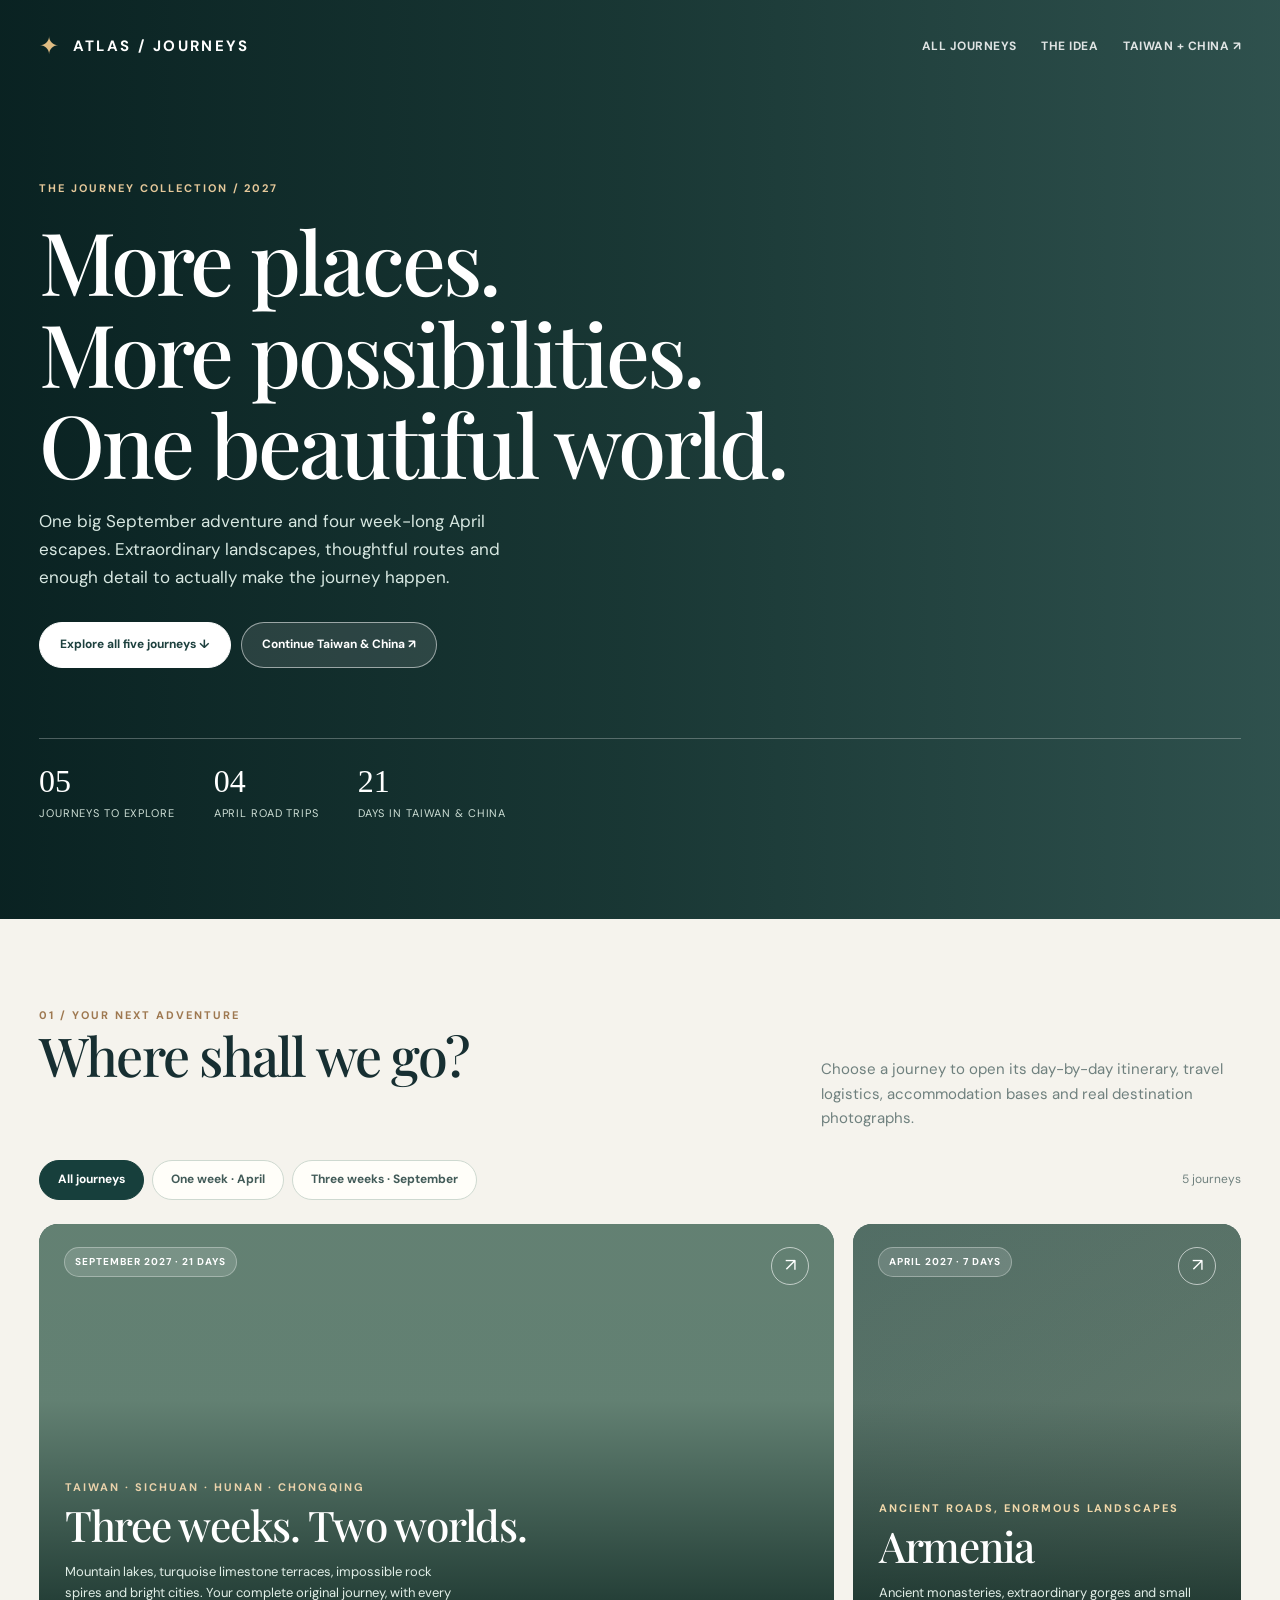
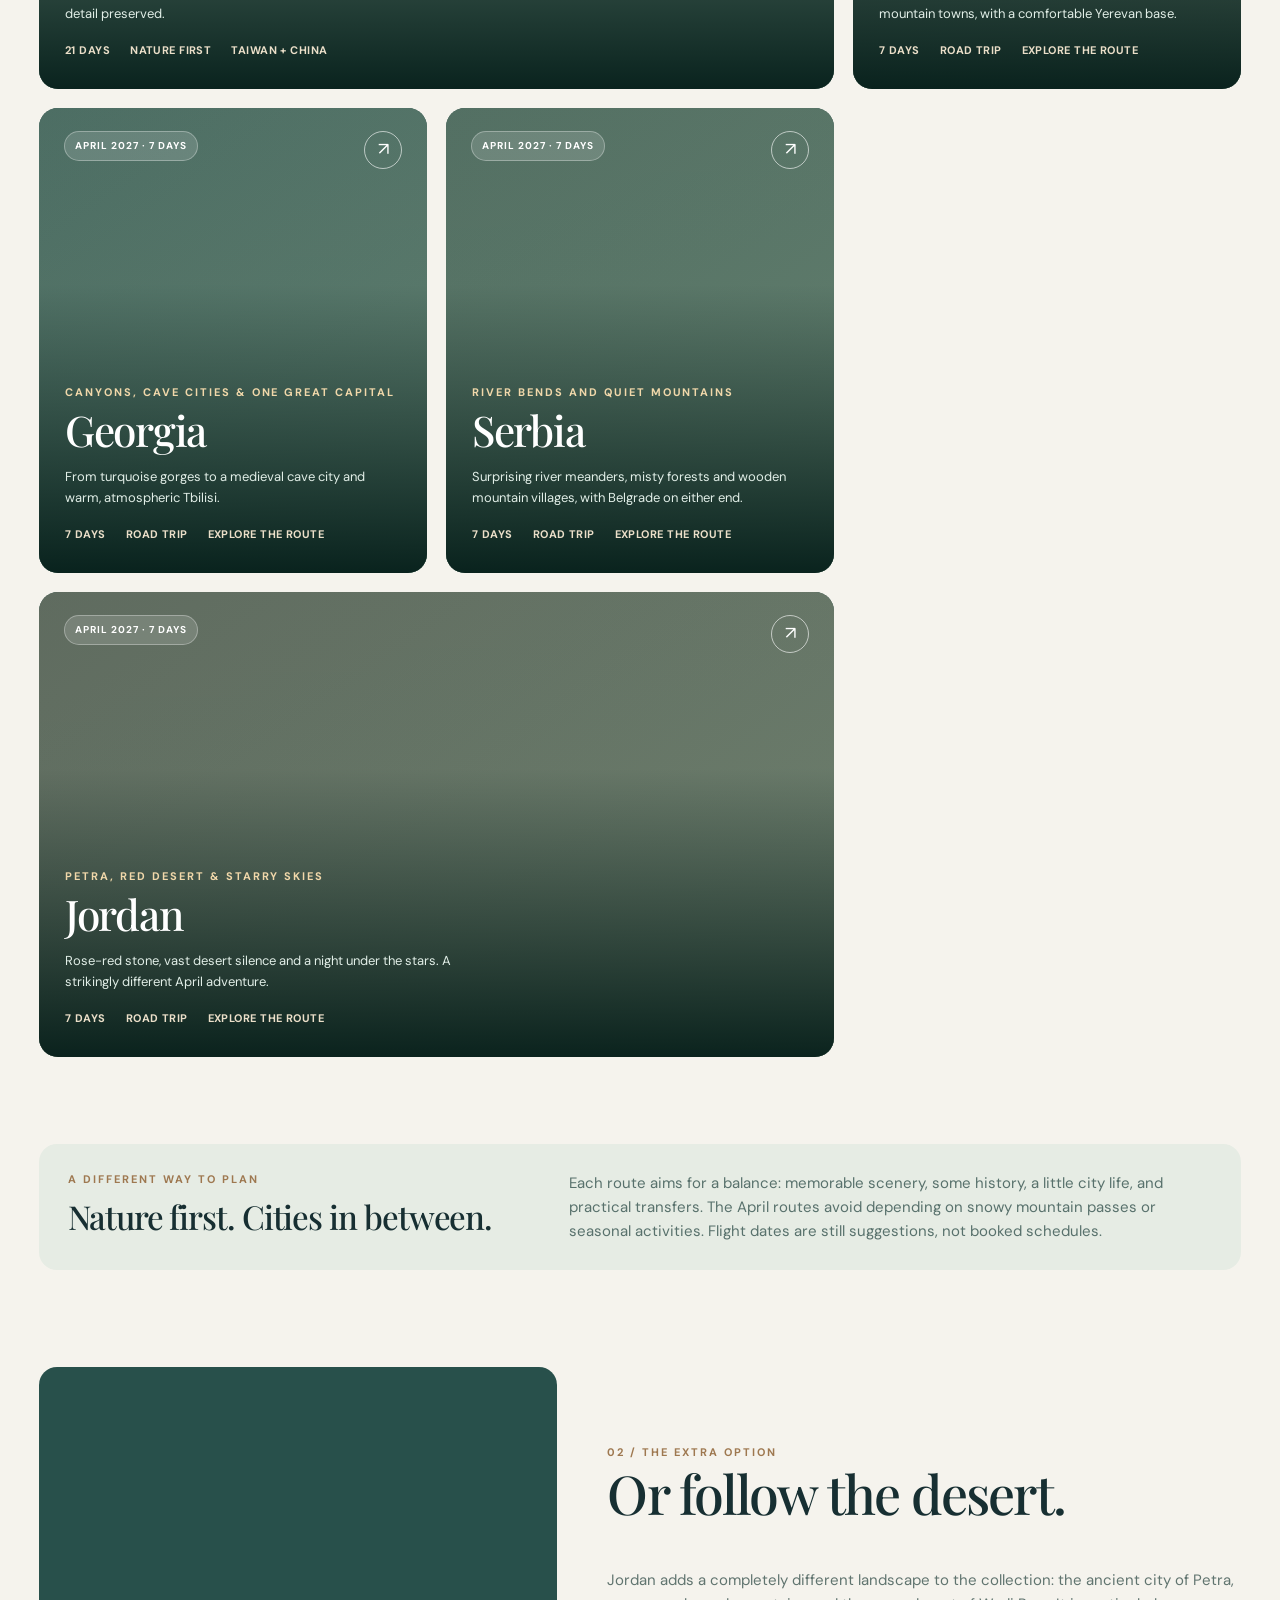
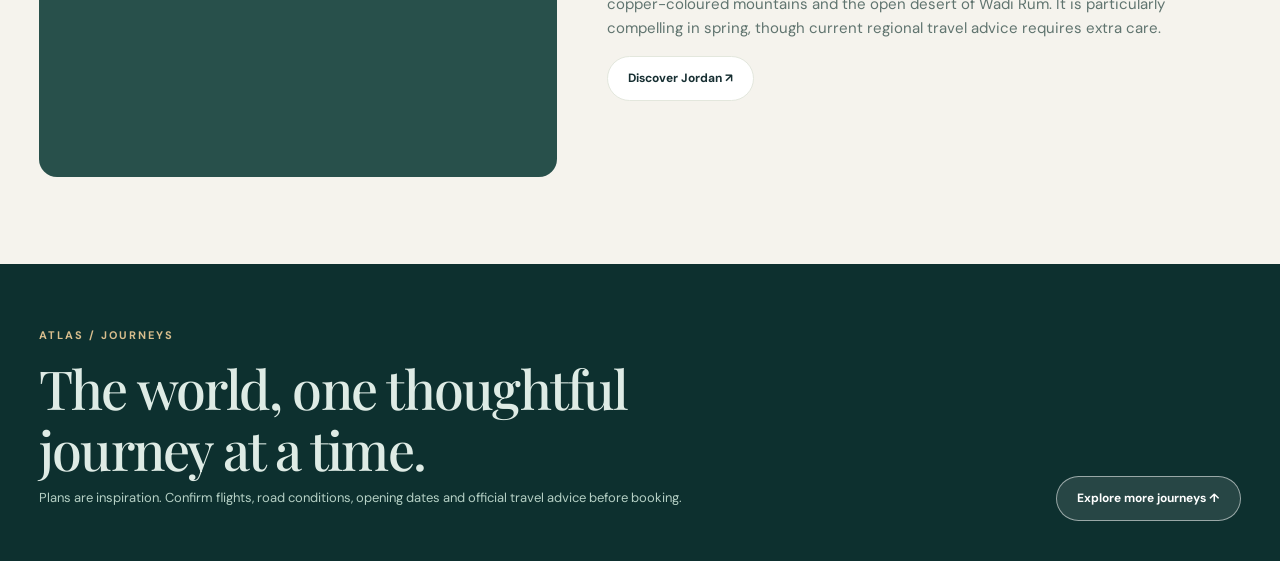
==== commit 00e2fc4b: "More travel options" ====
--- a/index.html
+++ b/index.html
@@ -1,118 +1 @@
-<!doctype html><html lang="en"><head><meta charset="utf-8"><meta name="viewport" content="width=device-width,initial-scale=1"><meta name="theme-color" content="#0d2929"><title>21 Days | Taiwan & China — September 2027</title><link rel="preconnect" href="https://images.unsplash.com"><link rel="preconnect" href="https://commons.wikimedia.org"><style>
-@import url('https://fonts.googleapis.com/css2?family=DM+Sans:wght@400;500;600;700&family=Playfair+Display:wght@400;500;600;700&display=swap');
-:root{--ink:#132f31;--muted:#687a7a;--green:#214f45;--mint:#dbe8df;--sand:#f5f3ec;--paper:#fffdf8;--gold:#c8a86d}*{box-sizing:border-box}html{scroll-behavior:smooth}body{margin:0;background:var(--sand);color:var(--ink);font:15px/1.6 'DM Sans',system-ui,sans-serif}button,a{font:inherit}a{color:inherit}button{cursor:pointer}h1,h2,h3,p{margin-top:0}h1,h2,h3,.serif{font-family:'Playfair Display',Georgia,serif}h1{font-size:clamp(54px,8.2vw,118px);line-height:1.02;font-weight:500;letter-spacing:-.055em;margin:14px 0 20px}h2{font-size:clamp(31px,4vw,52px);font-weight:500;letter-spacing:-.03em;line-height:1.14}h3{font-size:25px;font-weight:500}.caps{letter-spacing:.2em;font-size:11px;font-weight:700;text-transform:uppercase}.small{font-size:13px;color:var(--muted)}.wrap{max-width:1250px;margin:0 auto;padding:0 32px}.hero{background:#0c2c30;color:#fff;min-height:740px;position:relative;overflow:hidden;display:flex;align-items:center}.hero-pic{position:absolute;inset:0;background-position:center;background-size:cover;opacity:.53;transform:scale(1.035)}.hero:after{content:'';position:absolute;inset:0;background:linear-gradient(90deg,rgba(6,27,29,.88) 0%,rgba(7,33,37,.48) 55%,rgba(7,33,37,.12) 100%)}.hero .wrap{position:relative;z-index:2;width:100%}.hero p{max-width:530px;color:#dce9e6;font-size:17px}.hero .caps{color:#f6d9a5}.topbar{position:absolute;z-index:5;left:0;right:0;top:0;padding:24px 0}.nav{display:flex;justify-content:space-between;align-items:center;gap:15px}.brand{font-weight:700;letter-spacing:.12em;font-size:13px}.navlinks{display:flex;gap:24px;font-size:12px;font-weight:700;letter-spacing:.04em}.navlinks a{text-decoration:none;color:#fff}.hero-stats{display:flex;flex-wrap:wrap;gap:40px;margin-top:46px}.stat b{font:500 32px Georgia,serif;display:block}.stat span{font-size:12px;color:#d8e4e1}.hero-buttons{display:flex;gap:10px;flex-wrap:wrap;margin-top:32px}.pill{border:1px solid #ffffff8f;color:white;background:#ffffff20;border-radius:40px;padding:11px 20px;text-decoration:none}.pill.solid{background:#fff;color:#143b39}.section{padding:85px 0}.section-head{display:flex;justify-content:space-between;align-items:end;gap:25px;margin-bottom:26px}.section-head p{max-width:440px;color:var(--muted)}.eyebrow{color:#a97e48}.overview{display:grid;grid-template-columns:1.2fr .8fr;gap:35px;align-items:stretch}.overview .quote{background:#183f3f;color:#fff;padding:46px;border-radius:18px;display:flex;flex-direction:column;justify-content:space-between}.overview .quote h2{font-size:39px}.overview .quote .small{color:#c5d6d1}.map-card,.light-card{background:var(--paper);border-radius:18px;overflow:hidden;border:1px solid #e2e6de}.map-card img{width:100%;display:block}.wide-map{height:480px;background:#e5eade}.mapnote{padding:12px 16px;font-size:12px;color:#6b7a78}.step-shell{background:#e7eee8;padding:90px 0}.step-grid{display:grid;grid-template-columns:300px minmax(0,1fr);gap:25px}.step-sidebar{background:#fffdf9;border:1px solid #d9e3db;border-radius:18px;overflow:hidden;max-height:660px;overflow-y:auto;scrollbar-width:thin}.stepbutton{border:0;background:none;display:flex;text-align:left;gap:14px;width:100%;padding:15px 17px;border-bottom:1px solid #edf0ea;align-items:center;color:var(--ink)}.stepbutton.active{background:#244f45;color:white}.stepbutton .n{font:22px Georgia,serif;opacity:.6;min-width:32px}.stepbutton b{display:block;font-size:14px}.stepbutton small{font-size:11px;opacity:.72}.feature{background:#fffdf9;border-radius:18px;min-height:660px;overflow:hidden;box-shadow:0 14px 40px #0b292516}.feature-hero{height:350px;background-size:cover;background-position:center;position:relative;background-color:#aab7a2}.feature-hero:after{content:'';position:absolute;inset:0;background:linear-gradient(0deg,rgba(0,0,0,.6),transparent 70%)}.feature-hero .overlay{position:absolute;bottom:25px;left:31px;right:31px;color:white;z-index:2}.feature-hero h2{margin:0;font-size:45px;color:white}.feature-content{padding:30px 34px}.feature-content .lead{font-size:16px;max-width:680px}.feature-details{display:grid;grid-template-columns:1.4fr .8fr;gap:26px;margin-top:22px}.feature-details li{margin-bottom:9px}.feature-details ul{padding-left:18px}.keybox{background:#edf2ed;padding:20px;border-radius:12px;font-size:13px}.feature-footer{display:flex;gap:12px;align-items:center;justify-content:space-between;flex-wrap:wrap;margin-top:22px}.action{border:1px solid #c9d5cc;border-radius:50px;background:white;padding:10px 17px;color:#143c34;font-weight:700;font-size:13px}.action.primary{background:#1e5247;color:#fff;border-color:#1e5247}.transport{background:#123a39;color:white}.transport h2,.transport p{color:white}.transport .caps{color:#d4b587}.segment{display:grid;grid-template-columns:72px 1fr;gap:17px;position:relative;margin:0 0 8px}.segment:not(:last-child):before{content:'';position:absolute;left:26px;top:60px;bottom:-12px;border-left:1px dashed #aec8bb}.segment .circle{height:52px;width:52px;background:#d9ebe0;color:#204c43;border-radius:50%;display:grid;place-items:center;font:22px Georgia,serif}.segment .panel{border:1px solid #ffffff3d;border-radius:14px;padding:21px 25px;margin-bottom:18px}.segment .panel p{color:#cbded6;margin:5px 0 12px}.tag{background:#ffffff1c;padding:5px 11px;border-radius:20px;font-size:11px;white-space:nowrap;display:inline-block}.transport-grid{display:grid;grid-template-columns:1.25fr .75fr;gap:38px}.transport a{color:#ecdaad}.resources{background:#fffdf7;padding:23px;border-radius:15px;color:var(--ink)}.resources p{color:#536761}.resources a{color:#2b7665}.resources h3{margin-bottom:14px}.resource{border-top:1px solid #e1e6dc;padding:12px 0}.resource strong{display:block}.resource small{color:#617870}.calendar{display:grid;grid-template-columns:repeat(7,minmax(0,1fr));gap:8px}.day{border:1px solid #e2e7df;border-radius:11px;background:#fffefa;min-height:145px;padding:13px;cursor:pointer;transition:transform .2s}.day:hover{transform:translateY(-4px)}.day .date{font:26px Georgia,serif;color:#2a6554}.day .loc{font-weight:700;margin-top:10px;font-size:13px}.day .description{font-size:11px;color:#687a7a;margin-top:5px}.day .stay{font-size:10px;color:#a4774f;margin-top:8px}.photo-tiles{display:grid;grid-template-columns:repeat(4,1fr);gap:14px}.photo-tiles a{text-decoration:none;display:block;position:relative;overflow:hidden;border-radius:12px;height:220px;background:#8b9c93}.photo-tiles img{height:100%;width:100%;object-fit:cover;transition:transform .3s}.photo-tiles a:hover img{transform:scale(1.05)}.photo-tiles span{position:absolute;bottom:0;left:0;right:0;padding:32px 14px 14px;color:#fff;background:linear-gradient(0deg,#000a,transparent);font-weight:700}.bottom{background:#0b2c30;color:#e3ede8;padding:48px 0}.bottom p{color:#acccc1}.credits{font-size:12px;color:#59706e}.credits a{color:#276e5f}.photo-fallback{width:100%;height:100%;display:none;place-items:center;background:#bdd3c6;color:#1c544b;font-weight:700;padding:20px;text-align:center}.modal{position:fixed;inset:0;background:#001b1bcf;z-index:50;display:none;align-items:center;justify-content:center;padding:20px}.modal.open{display:flex}.modal-inner{max-width:650px;background:#fffdf7;padding:30px;border-radius:20px;max-height:88vh;overflow:auto}.modal button{float:right}.modal h2{font-size:28px}@media(max-width:900px){.overview,.transport-grid{grid-template-columns:1fr}.step-grid{grid-template-columns:1fr}.step-sidebar{display:flex;overflow-x:auto;max-height:none}.stepbutton{min-width:190px;border-right:1px solid #edf0ea}.feature-details{grid-template-columns:1fr}.calendar{grid-template-columns:repeat(3,1fr)}.photo-tiles{grid-template-columns:repeat(2,1fr)}.navlinks{gap:10px}.section{padding:60px 0}}@media(max-width:560px){.wrap{padding:0 18px}.hero{min-height:720px}.hero h1{font-size:58px}.navlinks a:nth-child(1){display:none}.feature-hero{height:290px}.feature-hero h2{font-size:34px}.feature-content{padding:23px}.calendar{grid-template-columns:repeat(2,1fr)}.photo-tiles a{height:170px}.hero-stats{gap:20px}.overview .quote{padding:28px}}
-
-.route-list{background:#fffdf9;border:1px solid #dde5dc;border-radius:18px;padding:26px 30px}.route-row{padding:15px 0;border-bottom:1px solid #e6ebe3;display:grid;grid-template-columns:102px 1fr;gap:2px 15px}.route-row:last-child{border:0}.route-row span{font-size:11px;letter-spacing:.1em;color:#9d865e}.route-row strong{letter-spacing:.025em}.route-row small{grid-column:2;color:#778784}
-.visual-head{display:flex;align-items:end;justify-content:space-between;gap:12px;margin-top:26px;margin-bottom:13px}.visual-head h3{margin:0;font-size:25px}.visual-head small{color:#73857b}.sight-grid{display:grid;grid-template-columns:repeat(3,minmax(0,1fr));gap:12px}.sight-photo{border-radius:11px;overflow:hidden;background:#e7eee6;min-height:170px;display:block;text-decoration:none;position:relative;border:1px solid #dfebe0}.sight-photo img{display:block;width:100%;height:172px;object-fit:cover}.sight-photo strong{font:600 12px/1.45 'DM Sans',sans-serif;display:block;padding:9px 10px;min-height:54px}.sight-photo .photo-status{height:172px;display:grid;place-content:center;text-align:center;color:#779083;font-size:12px;padding:12px}.sight-photo .photo-status a{color:#214f45}.photo-source{font-size:10px;color:#718579;padding:0 10px 10px;display:block}.photo-loading{animation:pulse 1.4s ease-in-out infinite alternate}@keyframes pulse{from{opacity:.45}to{opacity:1}}.day-sights{margin-top:14px}.day-sights .sight-grid{grid-template-columns:repeat(2,minmax(0,1fr))}.day-sights .sight-photo img{height:130px}.day-sights .sight-photo .photo-status{height:130px}.route-list .caps{margin-bottom:8px}@media(max-width:620px){.sight-grid{grid-template-columns:repeat(2,minmax(0,1fr))}.sight-photo img,.sight-photo .photo-status{height:126px}.sight-photo{min-height:130px}.route-row{grid-template-columns:80px 1fr}}
-
-.details-zone{margin:30px 0 0;background:#fff;border-radius:23px;box-shadow:0 12px 38px #173b3010;padding:32px}.details-zone h3{font-size:27px;margin:8px 0 16px}.detail-cols{display:grid;grid-template-columns:1fr 1fr;gap:25px}.detail-block{background:#f8f8f4;padding:20px;border-radius:16px}.detail-block h4{font-size:15px;letter-spacing:.03em;margin:0 0 12px}.detail-block ol,.detail-block ul{padding-left:21px;margin:0}.detail-block li{margin:0 0 10px;line-height:1.55}.detail-block a{color:#0e625e;text-decoration:underline}.day-breakdown{margin-top:26px;display:grid;gap:12px}.day-breakdown article{border-left:3px solid #bba47d;background:#faf9f4;padding:16px 19px;border-radius:3px 12px 12px 3px}.day-breakdown .when{font-size:11px;font-weight:700;letter-spacing:.16em;color:#b68e49}.detail-notice{border-top:1px solid #e6e8e2;padding-top:16px;margin-top:23px;color:#657777;font-size:13px}@media(max-width:850px){.detail-cols{grid-template-columns:1fr}.details-zone{padding:19px}}
-
-/* Hero header overlap fix: reserve a dedicated navigation row and clear separation
-   from the region kicker on both desktop and mobile. */
-.hero{min-height:740px;height:auto;padding:155px 0 75px;align-items:center}
-.topbar{top:0;padding:24px 0}
-.hero .wrap:not(.nav){min-width:0}
-.hero .caps{display:block;margin-bottom:22px;line-height:1.6}
-.hero h1{margin-top:0;overflow-wrap:normal}
-.nav{flex-wrap:wrap;row-gap:14px}
-.brand{flex-shrink:0;white-space:nowrap}
-.navlinks{flex-wrap:wrap;justify-content:flex-end;row-gap:8px}
-@media(max-width:800px){
- .hero{padding-top:178px;padding-bottom:62px;min-height:760px}
- .topbar{padding:20px 0}
- .nav{align-items:flex-start;flex-direction:column;gap:11px}
- .navlinks{justify-content:flex-start;gap:9px 16px}
- .hero .caps{margin-bottom:15px}
-}
-@media(max-width:560px){
- .hero{padding-top:185px;min-height:760px;padding-bottom:45px}
- .hero h1{font-size:clamp(46px,12vw,60px);line-height:1.06}
- .hero-stats{margin-top:30px;gap:18px 25px}
- .hero p{font-size:15px}
- .brand{font-size:12px}
- .navlinks{font-size:10px;gap:8px 12px}
-}
-</style></head><body>
-<header class="hero" id="top"><div class="hero-pic" id="heroPic"></div><div class="topbar"><div class="wrap nav"><div class="brand"> <span style="color:#d6b980">✦</span></div><div class="navlinks"><a href="#route">THE ROUTE</a><a href="#destinations">DESTINATIONS</a><a href="#driver">SICHUAN TRANSFERS</a><a href="#calendar">21 DAYS</a></div></div></div><div class="wrap"><div class="caps">TAIWAN • SICHUAN • HUNAN • CHONGQING</div><h1>Three weeks.<br>Two worlds.<br>One adventure.</h1><p>From Taiwanese night markets and emerald mountain lakes to turquoise lagoons, towering sandstone spires and the electric skyline of Chongqing.</p><div class="hero-buttons"><a href="#destinations" class="pill solid">Explore the journey ↓</a><a href="#calendar" class="pill">See all 21 days ↓</a></div><div class="hero-stats"><div class="stat"><b>21</b><span>DAYS · 01–21 SEP 2027</span></div><div class="stat"><b>2</b><span>COUNTRIES / REGIONS</span></div><div class="stat"><b>2</b><span>COUNTRIES / REGIONS TO EXPLORE</span></div><div class="stat"><b>CKG</b><span>FLY HOME FROM CHONGQING</span></div></div></div></header>
-<main><section class="section" id="route"><div class="wrap"><div class="section-head"><div><div class="caps eyebrow">01 / THE BIG PICTURE</div><h2>A route built for discovery.</h2></div><p>Start in Amsterdam, travel through Taiwan, head west into Sichuan, continue through Chongqing and Zhangjiajie, then return to Chongqing for your flight home.</p></div><div class="overview"><div class="route-list"><div class="caps eyebrow">TRAVEL FLOW</div><div class="route-row"><span>01—08 SEP</span><strong>TAIWAN</strong><small>Taipei · Jiufen · Sun Moon Lake · Tainan</small></div><div class="route-row"><span>09—11 SEP</span><strong>CHENGDU</strong><small>Pandas · teahouses · food</small></div><div class="route-row"><span>12—14 SEP</span><strong>HUANGLONG + JIUZHAIGOU</strong><small>High-speed rail · national parks · lakes</small></div><div class="route-row"><span>15—16 SEP</span><strong>CHONGQING</strong><small>Riverfront · metro · night skyline</small></div><div class="route-row"><span>17—19 SEP</span><strong>ZHANGJIAJIE</strong><small>Sandstone pillars · Tianmen Mountain</small></div><div class="route-row"><span>20—21 SEP</span><strong>RETURN VIA CHONGQING</strong><small>Train back · flight to Amsterdam</small></div></div><div class="quote"><div><div class="caps" style="color:#d9b987">THE ROUTE, IN ONE LINE</div><h2>Taipei → Sun Moon Lake → Tainan → Chengdu → Huanglong → Jiuzhaigou → Chongqing → Zhangjiajie → Chongqing.</h2></div><p class="small">Why this works: a central Taiwan lake escape, carefully arranged private transfers, and no unnecessary Shanghai detour.</p><div class="small">TRAVEL STYLE &nbsp; • &nbsp; NATURE FIRST &nbsp; • &nbsp; WITH CITY BREAKS</div></div></div></div></section>
-<section class="step-shell" id="destinations"><div class="wrap"><div class="section-head"><div><div class="caps eyebrow">02 / DESTINATION EXPLORER</div><h2>Every stop has a story.</h2></div><p>Select a destination to see six different sights in real photographs, alongside activities and accommodation.</p></div><div class="step-grid"><nav class="step-sidebar" id="stepper" aria-label="Destination navigation"></nav><article class="feature" id="feature" aria-live="polite"></article></div><div id="travelDetail" class="details-zone" aria-live="polite"></div></div></section>
-<section class="section transport" id="driver"><div class="wrap"><div class="section-head"><div><div class="caps">03 / YOUR MOST IMPORTANT LOGISTICS</div><h2>Three days in the<br>Sichuan mountains.</h2></div><p>Chengdu high-speed rail + private drivers + two nights at Conrad Jiuzhaigou. No rental car required.</p></div><div class="transport-grid"><div><div class="segment"><div class="circle">12</div><div class="panel"><div class="caps">SEPTEMBER 12 · HUANGLONG</div><h3>Train → station pickup → Huanglong → Conrad</h3><p>Take an early train from Chengdu East to Huanglongjiuzhai. A pre-booked driver meets you at the station, waits during your 4–5 hours exploring Huanglong and delivers you and your luggage to the Conrad.</p><span class="tag">Station GPS 32.745251, 103.615086</span> <span class="tag">Night 1: Conrad</span></div></div><div class="segment"><div class="circle">13</div><div class="panel"><div class="caps">SEPTEMBER 13 · JIUZHAIGOU</div><h3>Conrad → park → Conrad</h3><p>Book morning and afternoon transfers with the Conrad concierge or a local driver. Spend the entire day in Jiuzhaigou National Park using the park buses and trails, then return to the same hotel.</p><span class="tag">Park entry separate</span> <span class="tag">Night 2: Conrad</span></div></div><div class="segment"><div class="circle">14</div><div class="panel"><div class="caps">SEPTEMBER 14 · RETURN</div><h3>Conrad → station → Chengdu</h3><p>Private car from the hotel to Huanglongjiuzhai Station, followed by a midday high-speed train back to Chengdu. Stay one final night in Chengdu before travelling to Chongqing.</p><span class="tag">Leave a rail buffer</span> <span class="tag">Night: Chengdu</span></div></div></div><aside><div class="resources"><div class="caps eyebrow">DRIVER SHORTLIST</div><h3>Who to contact</h3><div class="resource"><strong>Daxiang Baoche</strong><small>First choice for a quote covering all three transfers</small><br><a href="https://www.daxiangbaoche.com/jiuzhaigou-car-service/" target="_blank" rel="noopener">Visit provider ↗</a><br><small>WhatsApp / WeChat +86 133 6638 7060</small></div><div class="resource"><strong>DelightCar</strong><small>Alternative private charter, English-language support</small><br><a href="https://www.delightcar.com/jiuzhaigou-car-rental/" target="_blank" rel="noopener">Visit provider ↗</a><br><small>WhatsApp +86 151 0108 7860</small></div><div class="resource"><strong>Conrad Jiuzhaigou concierge</strong><small>Best for Day 2's short hotel–park–hotel transfers</small><br><a href="https://www.hilton.com/en/hotels/jzhcici-conrad-jiuzhaigou/" target="_blank" rel="noopener">Official hotel ↗</a><br><small>+86 837 819 8000</small></div><div class="resource"><strong>Book the trains</strong><small>Chengdu East ↔ Huanglongjiuzhai</small><br><a href="https://www.12306.cn/en/" target="_blank" rel="noopener">China Railway 12306 ↗</a> · <a href="https://www.trip.com/trains/china/" target="_blank" rel="noopener">Trip.com ↗</a></div><button class="action primary" id="copyRequest" style="width:100%;margin-top:14px">Copy driver booking request</button><p class="small" style="margin:12px 0 0">Prices and September 2027 timetables are not confirmed. Ask providers to quote the exact hotel address, driver waiting time, and all fees.</p></div><div class="resources" style="margin-top:16px"><div class="caps eyebrow">RAILWAY STATION</div><h3>Huanglongjiuzhai</h3><p>Meet your driver at the pre-arranged station exit. GPS: <b>32.745251, 103.615086</b>.</p><p>Ask your driver to keep luggage in the vehicle while you explore Huanglong.</p></div></aside></div></div></section>
-<section class="section" id="calendar"><div class="wrap"><div class="section-head"><div><div class="caps eyebrow">04 / THE ENTIRE ITINERARY</div><h2>Twenty-one days, picture by picture.</h2></div><p>Dates are a proposed September 2027 schedule, to be confirmed against international flights and train bookings.</p></div><div class="calendar" id="calendarGrid"></div></div></section>
-<section class="section" style="padding-top:0"><div class="wrap"><div class="section-head"><div><div class="caps eyebrow">05 / PHOTO JOURNAL</div><h2>A glimpse of what awaits.</h2></div><p>Real destination photographs from the online gallery and Wikimedia Commons searches. Click an image for the original source and credits.</p></div><div class="photo-tiles" id="photoGrid"></div><p class="credits" style="margin-top:16px">Photos load online from Unsplash or Wikimedia Commons; attribution and licences are available at each original source. If an image server is unavailable, use the linked source page. The site itself works as a single HTML file.</p></div></section><section class="section" id="practical"><div class="wrap"><div class="section-head"><div><div class="caps eyebrow">06 / PRACTICAL REFERENCES</div><h2>Travel connections you can verify.</h2></div><p>Official transport sources and booking links. 2027 frequencies and flight schedules are not confirmed yet.</p></div><div class="details-zone"><div class="detail-cols"><div class="detail-block"><h4>TAIWAN</h4><ul><li><a target="_blank" href="https://www.thsrc.com.tw/">Taiwan High Speed Rail tickets</a></li><li><a target="_blank" href="https://www.sunmoonlake.gov.tw/en/explore/ArticlesCollapsed?a=53">Official Sun Moon Lake access instructions</a></li><li><a target="_blank" href="https://www.ntbus.com.tw/hsr6.html">Nantou Bus 6670 schedules</a></li><li><a target="_blank" href="https://www.sunmoonlake.gov.tw/en/explore/ArticlesCollapsed?a=52">Lake ferry and bus details</a></li></ul></div><div class="detail-block"><h4>MAINLAND CHINA</h4><ul><li><a target="_blank" href="https://www.12306.cn/en/">12306 official railway booking</a></li><li><a target="_blank" href="https://www.daxiangbaoche.com/jiuzhaigou-car-service/">Private car provider (request quote)</a></li><li><a target="_blank" href="https://www.hilton.com/en/hotels/jzhcici-conrad-jiuzhaigou/">Conrad Jiuzhaigou official hotel</a></li><li><a target="_blank" href="https://www.jiuzhai.com/">Official Jiuzhaigou park</a></li></ul></div></div><p class="detail-notice">Planning basis: 1–21 September 2027. Timings below are illustrative where specifically identified; purchase tickets against the actual published 2027 schedule. Typhoons can disrupt Taiwan ferry or mountain transport; high-altitude weather can change Huanglong access.</p></div></div></section></main>
-<footer class="bottom"><div class="wrap"><div class="caps" style="color:#c6a572">YOUR SEPTEMBER 2027 ADVENTURE</div><h2 style="max-width:700px;margin:12px 0">From Taipei's lanterns to Chongqing's neon skyline.</h2><p>Final stretch: Zhangjiajie → Chongqing → Amsterdam. International flight timing and 2027 visa policy must be checked before booking.</p><a class="pill" href="#top">Back to top ↑</a></div></footer><div class="modal" id="dayModal" role="dialog" aria-modal="true" aria-labelledby="modalTitle"><div class="modal-inner"><button class="action" id="closeModal">Close ×</button><h2 id="modalTitle"></h2><p id="modalText"></p><div class="day-sights" id="daySights"></div><button class="action primary" id="goToStop">View destination</button></div></div>
-<script>
-const photos={"Taipei": {"url": "https://images.unsplash.com/photo-1586919681972-0f409fc88627?w=1400&auto=format&fit=crop&q=82", "credit": "https://unsplash.com/photos/city-skyline-during-night-time-wDDenjYxCnI"}, "Jiufen": {"url": "https://commons.wikimedia.org/wiki/Special:FilePath/Jiufen.jpg?width=1400", "credit": "https://commons.wikimedia.org/wiki/File:Jiufen.jpg"}, "Tainan": {"url": "https://commons.wikimedia.org/wiki/Special:FilePath/Fort%20Provintia%20(Chihkan%20Tower)%2C%20Haisheng%20Temple%2C%202026%2C%20Tainan%20City%20(Taiwan).jpg?width=1400", "credit": "https://commons.wikimedia.org/wiki/File:Fort%20Provintia%20(Chihkan%20Tower)%2C%20Haisheng%20Temple%2C%202026%2C%20Tainan%20City%20(Taiwan).jpg"}, "Chengdu panda": {"url": "https://commons.wikimedia.org/wiki/Special:FilePath/Giant%20Panda%20at%20Chengdu%20Panda%20Base.jpg?width=1400", "credit": "https://commons.wikimedia.org/wiki/File:Giant%20Panda%20at%20Chengdu%20Panda%20Base.jpg"}, "Huanglong": {"url": "https://commons.wikimedia.org/wiki/Special:FilePath/Huanglong%20Mountain%2C%20Sichuan%20-%204069824379.jpg?width=1400", "credit": "https://commons.wikimedia.org/wiki/File:Huanglong%20Mountain%2C%20Sichuan%20-%204069824379.jpg"}, "Jiuzhaigou": {"url": "https://commons.wikimedia.org/wiki/Special:FilePath/Five%20colour%20lake%20-%20Jiuzhaigou%20valley.jpg?width=1400", "credit": "https://commons.wikimedia.org/wiki/File:Five%20colour%20lake%20-%20Jiuzhaigou%20valley.jpg"}, "Chongqing": {"url": "https://commons.wikimedia.org/wiki/Special:FilePath/202308%20Hongya%20Cave%20at%20night%20from%20Qiansimen%20Bridge.jpg?width=1400", "credit": "https://commons.wikimedia.org/wiki/File:202308%20Hongya%20Cave%20at%20night%20from%20Qiansimen%20Bridge.jpg"}, "Zhangjiajie": {"url": "https://commons.wikimedia.org/wiki/Special:FilePath/Sandstone%20spire%20forest%20Zhangjiajie%20Hunan.jpg?width=1400", "credit": "https://commons.wikimedia.org/wiki/File:Sandstone%20spire%20forest%20Zhangjiajie%20Hunan.jpg"}, "Tianmen Mountain": {"url": "https://commons.wikimedia.org/wiki/Special:FilePath/Tianmen%20Mountain%20Heaven%20Gate%20arch%20Zhangjiajie.jpg?width=1400", "credit": "https://commons.wikimedia.org/wiki/File:Tianmen%20Mountain%20Heaven%20Gate%20arch%20Zhangjiajie.jpg"}, "Shanghai": {"url": "https://commons.wikimedia.org/wiki/Special:FilePath/The%20skyline%20of%20Pudong%20at%20night.jpg?width=1400", "credit": "https://commons.wikimedia.org/wiki/File:The%20skyline%20of%20Pudong%20at%20night.jpg"}, "Sun Moon Lake": {"url": "https://commons.wikimedia.org/wiki/Special:FilePath/Sun%20Moon%20Lake%20Taiwan.jpg?width=1400", "credit": "https://commons.wikimedia.org/wiki/Special:MediaSearch?type=image&search=Sun%20Moon%20Lake%20Taiwan"}};const stops=[{"name": "Taipei", "place": "Taiwan", "days": "02—04 SEP", "label": "Days 2–4", "img": "Taipei", "tag": "CITY / CULTURE", "intro": "Start with night markets, striking skyline views and the atmospheric old quarters of Taipei.", "activities": ["Taipei 101 & Elephant Mountain sunset", "Longshan Temple, Dadaocheng and the riverside", "Shilin or Raohe night market", "Day trip to Jiufen and the northeast coast"], "sleep": "3 nights · Taipei", "tip": "Keep the Jiufen day flexible if a typhoon or rain system arrives.", "coords": [25.033, 121.5654], "sequence": [2, 3, 4]}, {"name": "Jiufen", "place": "Northern Taiwan", "days": "04 SEP", "label": "Day 4", "img": "Jiufen", "tag": "DAY TRIP", "intro": "Tea houses, lantern-lit staircases and views across the green hills to the sea.", "activities": ["Travel from Taipei by train/bus or hired driver", "Explore the narrow old street", "Tea house with sea views", "Return to Taipei in the evening"], "sleep": "Sleep · Taipei", "tip": "You do not need to change hotels for Jiufen.", "coords": [25.1095, 121.8458], "sequence": [4]}, {"name": "Sun Moon Lake", "place": "Nantou County, Taiwan", "days": "05—06 SEP", "label": "Days 5–6", "img": "Sun Moon Lake", "tag": "LAKES / FORESTS / CYCLING", "intro": "A spectacular lake framed by green mountains. Spend two nights on the shore, cycle the waterside path, visit Wenwu Temple and enjoy a ferry ride between villages.", "activities": ["THSR Taipei → Taichung HSR, then Nantou Bus 6670 from Exit 5 / Platform 3 to Shuishe", "Waterfront walk from Shuishe Pier to Meihe Garden", "Rent a bicycle and ride the beautiful Shuishe–Xiangshan lakeside section", "Ferry between Shuishe, Xuanguang and Ita Thao, subject to weather", "Wenwu Temple and optional Sun Moon Lake Ropeway"], "sleep": "2 nights · Sun Moon Lake (Shuishe or Ita Thao)", "tip": "Stay at Shuishe for the easiest luggage and bus connections; bus 6670 takes roughly 90 minutes from Taichung HSR.", "coords": [23.865, 120.917], "sequence": [5, 6]}, {"name": "Tainan", "place": "Southern Taiwan", "days": "07—08 SEP", "label": "Days 7–8", "img": "Tainan", "tag": "HISTORY / FOOD", "intro": "An intimate old city known for temple culture, street food and streets rich in history.", "activities": ["Transfer via Chiayi to Tainan", "Chihkan Tower and historic lanes", "Traditional Taiwanese food and markets", "Return north to Taipei/Taoyuan on Day 8"], "sleep": "1 night · Tainan, then 1 night · Taipei", "tip": "Stay near Taipei or Taoyuan airport for the morning Chengdu flight.", "coords": [22.9997, 120.227], "sequence": [7, 8]}, {"name": "Chengdu", "place": "Sichuan, China", "days": "09—11 SEP", "label": "Days 9–11", "img": "Chengdu panda", "tag": "PANDAS / CUISINE", "intro": "Ease into mainland China with teahouses, giant pandas, neighbourhood walks and spicy Sichuan cuisine.", "activities": ["Fly Taipei → Chengdu (verify schedules)", "Early visit to Chengdu Research Base of Giant Panda Breeding", "People’s Park teahouses and Kuanzhai Alley", "Sichuan hotpot and an unhurried evening"], "sleep": "3 nights · Chengdu", "tip": "Stay somewhere convenient for an early transfer to Chengdu East station.", "coords": [30.5728, 104.0668], "sequence": [9, 10, 11]}, {"name": "Huanglong", "place": "Northern Sichuan", "days": "12 SEP", "label": "Day 12", "img": "Huanglong", "tag": "MOUNTAIN DAY 1", "intro": "Take an early train out of Chengdu, meet your pre-booked private driver and see Huanglong’s extraordinary mineral pools.", "activities": ["Early high-speed train: Chengdu East → Huanglongjiuzhai", "Driver meets you at station, keeps luggage in car", "Approximately 4–5 hours in Huanglong Scenic Area", "Driver continues to Conrad Jiuzhaigou; check in"], "sleep": "Night 1 · Conrad Jiuzhaigou", "tip": "Station coordinates: 32.745251, 103.615086. Choose a cable-car-assisted route and take it easy at altitude.", "coords": [32.745, 103.842], "sequence": [12]}, {"name": "Jiuzhaigou", "place": "Northern Sichuan", "days": "13 SEP", "label": "Day 13", "img": "Jiuzhaigou", "tag": "MOUNTAIN DAY 2", "intro": "A full day among vividly coloured lakes and waterfalls, returning to the same Conrad hotel in the evening.", "activities": ["Private car: Conrad → park gate in the morning", "Explore the national park via internal buses and walkways", "Private pickup at the agreed park exit in late afternoon", "Return to Conrad for the second night"], "sleep": "Night 2 · Conrad Jiuzhaigou", "tip": "Private vehicles cannot drive inside the scenic area. Reserve park entry and internal bus ticket separately.", "coords": [33.2602, 103.9155], "sequence": [13]}, {"name": "Return to Chengdu", "place": "Sichuan, China", "days": "14 SEP", "label": "Day 14", "img": "Chengdu panda", "tag": "MOUNTAIN DAY 3", "intro": "Travel comfortably back from the Conrad to the high-speed railway and spend one final night in Chengdu.", "activities": ["Private pickup at the Conrad, around 09:00", "Drive to Huanglongjiuzhai Station with luggage", "Midday train to Chengdu East, subject to 2027 timetable", "Free Chengdu evening"], "sleep": "1 night · Chengdu", "tip": "Book the station transfer to allow generous buffer time for mountain traffic.", "coords": [30.5728, 104.0668], "sequence": [14]}, {"name": "Chongqing", "place": "Southwest China", "days": "15—16 SEP", "label": "Days 15–16", "img": "Chongqing", "tag": "FUTURISTIC CITY", "intro": "A multi-level megacity: soaring bridges, neon riverfronts, metro trains through buildings and incredible night views.", "activities": ["High-speed train from Chengdu to Chongqing", "Hongyadong and the riverfront after dark", "Liziba monorail, cableway and hillside streets", "Hotpot and elevated city viewpoints"], "sleep": "2 nights · Chongqing", "tip": "Stay near Jiefangbei for convenient evening sightseeing.", "coords": [29.563, 106.5516], "sequence": [15, 16]}, {"name": "Zhangjiajie", "place": "Hunan, China", "days": "17—18 SEP", "label": "Days 17–18", "img": "Zhangjiajie", "tag": "SANDSTONE LANDSCAPES", "intro": "The iconic pillar mountains of Wulingyuan reward slow exploration and early starts.", "activities": ["High-speed rail Chongqing East → Zhangjiajie West", "Transfer to a hotel in Wulingyuan", "Yuanjiajie, Tianzi Mountain and Bailong Elevator", "Forest walking trails and scenic viewpoints"], "sleep": "2 nights · Wulingyuan", "tip": "Aim for at least one full day inside the national forest park.", "coords": [29.342, 110.455], "sequence": [17, 18]}, {"name": "Tianmen Mountain", "place": "Zhangjiajie", "days": "19 SEP", "label": "Day 19", "img": "Tianmen Mountain", "tag": "CABLE CARS / CLIFFS", "intro": "Ride spectacular cable cars, follow cliffside walkways and see the natural arch known as Heaven’s Gate.", "activities": ["Travel from Wulingyuan to Zhangjiajie city", "Tianmen Mountain cableway and high-altitude pathways", "Heaven’s Gate arch and mountain viewpoints", "Stay near the city/railway station for onward travel"], "sleep": "1 night · Zhangjiajie city", "tip": "Reserve the specific cableway line and entry window early.", "coords": [29.065, 110.481], "sequence": [19]}, {"name": "Chongqing & home", "place": "Departure", "days": "20—21 SEP", "label": "Days 20–21", "img": "Chongqing", "tag": "RETURN / FLIGHTS", "intro": "Return west from Zhangjiajie to Chongqing, then fly back to Amsterdam — no Shanghai detour.", "activities": ["Day 20: High-speed train Zhangjiajie West → Chongqing East", "Stay in Chongqing, ideally with easy airport access", "Day 21: Chongqing → Amsterdam flight, likely with connection", "Allow sufficient buffer before your international flight"], "sleep": "Night 20 · Chongqing, then home", "tip": "Choose flight(s) before locking in the Zhangjiajie return train. No nonstop Chongqing–Amsterdam flight is assumed.", "coords": [29.563, 106.5516], "sequence": [20, 21]}];const days=[["01", "Flight", "Amsterdam → Taipei", "Overnight flight"], ["02", "Taipei", "Arrival & night market", "Taipei"], ["03", "Taipei", "Temples, skyline & neighbourhoods", "Taipei"], ["04", "Taipei", "Jiufen coastal day trip", "Taipei"], ["05", "Sun Moon Lake", "High-speed rail to Taichung, bus 6670 to Shuishe", "Sun Moon Lake"], ["06", "Sun Moon Lake", "Cycle lakeside, ferry, villages and temples", "Sun Moon Lake"], ["07", "Tainan", "6670 bus to Taichung HSR, train to Tainan", "Tainan"], ["08", "Taipei", "Tainan morning, return north", "Taipei"], ["09", "Chengdu", "Fly from Taipei", "Chengdu"], ["10", "Chengdu", "Pandas & traditional teahouses", "Chengdu"], ["11", "Chengdu", "Leisurely exploration", "Chengdu"], ["12", "Huanglong", "Train, private driver & Conrad", "Conrad Jiuzhaigou"], ["13", "Jiuzhaigou", "National park, return to Conrad", "Conrad Jiuzhaigou"], ["14", "Chengdu", "Private transfer, train return", "Chengdu"], ["15", "Chongqing", "Train, riverfront by night", "Chongqing"], ["16", "Chongqing", "Liziba, cableway & food", "Chongqing"], ["17", "Zhangjiajie", "Rail to Hunan, Wulingyuan", "Wulingyuan"], ["18", "Zhangjiajie", "National forest park", "Wulingyuan"], ["19", "Tianmen", "Mountain cableway & walks", "Zhangjiajie"], ["20", "Chongqing", "Return by train to Chongqing", "Chongqing"], ["21", "Home", "Flight Chongqing → Amsterdam", "Home"]];const places=[{"name": "Taipei", "lat": 25.033, "lng": 121.5654}, {"name": "Jiufen", "lat": 25.1095, "lng": 121.8458}, {"name": "Sun Moon Lake", "lat": 23.865, "lng": 120.917}, {"name": "Tainan", "lat": 22.9997, "lng": 120.227}, {"name": "Chengdu", "lat": 30.5728, "lng": 104.0668}, {"name": "Huanglongjiuzhai Station (corrected)", "lat": 32.745251, "lng": 103.615086}, {"name": "Huanglong Scenic Area", "lat": 32.745, "lng": 103.842}, {"name": "Jiuzhaigou Valley entrance", "lat": 33.2602, "lng": 103.9155}, {"name": "Chongqing", "lat": 29.563, "lng": 106.5516}, {"name": "Zhangjiajie/Wulingyuan", "lat": 29.342, "lng": 110.455}, {"name": "Tianmen Mountain", "lat": 29.065, "lng": 110.481}];
-let active=0;
-const esc=s=>String(s).replaceAll('&','&amp;').replaceAll('<','&lt;').replaceAll('>','&gt;').replaceAll('"','&quot;');
-const im=n=>photos[n]?.url||'';
-const credit=n=>photos[n]?.credit||'#';
-const stepper=document.getElementById('stepper'),feature=document.getElementById('feature');
-
-const sightQueries={"Taipei": ["Taipei 101 skyline", "Longshan Temple Taipei", "Elephant Mountain Taipei viewpoint", "Dadaocheng Taipei old street", "Raohe Night Market Taipei", "Chiang Kai-shek Memorial Hall Taipei"], "Jiufen": ["Jiufen Old Street lanterns", "Jiufen A-Mei Tea House", "Jiufen Taiwan coastal view", "Shifen Waterfall Taiwan", "Shifen Old Street railway", "Jinguashi Golden Waterfall"], "Tainan": ["Chihkan Tower Tainan", "Anping Tree House Tainan", "Tainan Confucius Temple", "Shennong Street Tainan", "Anping Fort Tainan", "Tainan street food market"], "Chengdu": ["Chengdu giant panda base", "People Park Chengdu teahouse", "Kuanzhai Alley Chengdu", "Wuhou Shrine Chengdu", "Jinli Ancient Street Chengdu", "Chengdu hotpot"], "Huanglong": ["Huanglong Five Color Pond", "Huanglong travertine pools Sichuan", "Huanglong cableway Sichuan", "Huanglong mountains landscape", "Huanglong snow peaks Sichuan", "Huanglong scenic area boardwalk"], "Jiuzhaigou": ["Jiuzhaigou Five Flower Lake", "Jiuzhaigou Nuorilang Waterfall", "Jiuzhaigou Five Color Pond", "Jiuzhaigou Pearl Shoal Waterfall", "Jiuzhaigou Long Lake", "Jiuzhaigou Mirror Lake"], "Return to Chengdu": ["Conrad Jiuzhaigou resort", "Huanglongjiuzhai railway station", "Chengdu East railway station", "Chengdu skyline night", "Chengdu Peoples Park", "Jinli Ancient Street Chengdu"], "Chongqing": ["Hongya Cave Chongqing night", "Liziba monorail Chongqing", "Yangtze River Cableway Chongqing", "Chongqing Raffles City skyline", "Ciqikou Old Town Chongqing", "Chongqing city skyline river"], "Zhangjiajie": ["Zhangjiajie Yuanjiajie Avatar mountains", "Zhangjiajie Tianzi Mountain", "Zhangjiajie Bailong Elevator", "Zhangjiajie Golden Whip Stream", "Zhangjiajie sandstone pillars mist", "Zhangjiajie Wulingyuan viewpoints"], "Tianmen Mountain": ["Tianmen Mountain Heaven Gate", "Tianmen Mountain cableway", "Tianmen Mountain cliff walkway", "Tianmen Mountain 99 bends road", "Tianmen Mountain glass skywalk", "Tianmen Mountain stone arch"], "Chongqing & home": ["Chongqing Hongyadong night", "Chongqing skyline river", "Chongqing East railway station", "Chongqing Raffles City", "Chongqing river bridges at night", "Chongqing Jiangbei Airport"], "Sun Moon Lake": ["Sun Moon Lake Taiwan Shuishe Pier", "Sun Moon Lake Taiwan Xiangshan bicycle path", "Sun Moon Lake Taiwan Wenwu Temple", "Sun Moon Lake Taiwan Ita Thao pier", "Sun Moon Lake Taiwan ropeway landscape", "Sun Moon Lake Taiwan sunrise mist water"]};
-const photoCache=new Map();
-function imageCard(title,idx,existing){
- const fallback=existing?.url||'';
- const link=existing?.credit||`https://commons.wikimedia.org/w/index.php?search=${encodeURIComponent(title)}&title=Special:MediaSearch&type=image`;
- return `<a class="sight-photo" data-sight="${idx}" href="${esc(link)}" target="_blank" rel="noopener noreferrer">${fallback?`<img loading="lazy" src="${esc(fallback)}" alt="${esc(title)}">`:`<div class="photo-status photo-loading">Looking up real photos…</div>`}<strong>${esc(title)}</strong><span class="photo-source">${fallback?'Original photograph ↗':'Wikimedia Commons photo ↗'}</span></a>`;
-}
-async function resolveSight(title){
- if(photoCache.has(title))return photoCache.get(title);
- // Wikimedia Commons public search: real photographs with source-page links. No fabricated image URLs.
- const task=(async()=>{
-  const q=`${title} filetype:bitmap`;
-  const api='https://commons.wikimedia.org/w/api.php?'+new URLSearchParams({action:'query',generator:'search',gsrsearch:q,gsrnamespace:'6',gsrlimit:'6',prop:'imageinfo',iiprop:'url|mime',iiurlwidth:'900',format:'json',origin:'*'});
-  try{
-   const controller=new AbortController();const timeout=setTimeout(()=>controller.abort(),8500);
-   const r=await fetch(api,{signal:controller.signal});clearTimeout(timeout);
-   if(!r.ok)throw new Error('no response');const data=await r.json();
-   const items=Object.values(data.query?.pages||{}).filter(p=>p.imageinfo?.[0]?.thumburl&&/image\/(jpeg|png|webp)/.test(p.imageinfo[0].mime||''));
-   items.sort((a,b)=>(a.index||99)-(b.index||99));
-   if(!items.length)return null;
-   const v=items[0], meta=v.imageinfo[0];return {url:meta.thumburl,credit:meta.descriptionurl||'https://commons.wikimedia.org/wiki/'+encodeURIComponent(v.title.replaceAll(' ','_'))};
-  }catch(e){return null}
- })();photoCache.set(title,task);return task;
-}
-let galleryVersion=0;
-async function renderSights(target,stop,limit=6){
- if(!target)return;
- const token=++galleryVersion,queries=(sightQueries[stop.name]||sightQueries['Taipei']).slice(0,limit);
- const known=photos[stop.img];
- target.innerHTML=`<div class="visual-head"><h3>The places you'll actually see</h3><small>${queries.length} photographic viewpoints</small></div><div class="sight-grid">${queries.map((q,j)=>imageCard(q,j,j===0?known:null)).join('')}</div>`;
- const cards=[...target.querySelectorAll('[data-sight]')];
- // Fetch only the selected destination, avoiding dozens of network requests on initial load.
- await Promise.all(queries.map(async(q,j)=>{
-   if(j===0)return;
-   const found=await resolveSight(q);if(!found||!cards[j].isConnected)return;
-   cards[j].href=found.credit;
-   cards[j].querySelector('.photo-status')?.remove();
-   const img=document.createElement('img');img.loading='lazy';img.src=found.url;img.alt=q;
-   img.onerror=()=>{img.remove();cards[j].insertAdjacentHTML('afterbegin','<div class="photo-status">Open original photos ↗</div>')};
-   cards[j].prepend(img);
-   cards[j].querySelector('.photo-source').textContent='View original photo & credit ↗';
- }));
-}
-
-function choose(i){active=i;stepper.innerHTML=stops.map((s,j)=>`<button type="button" class="stepbutton ${i===j?'active':''}" aria-current="${i===j?'step':'false'}" onclick="choose(${j})"><span class="n">${String(j+1).padStart(2,'0')}</span><span><b>${esc(s.name)}</b><small>${esc(s.days)} · ${esc(s.place)}</small></span></button>`).join('');const s=stops[i];feature.innerHTML=`<div class="feature-hero" style="background-image:linear-gradient(20deg,#153e3c33,#153e3c22),url('${im(s.img).replaceAll("'","%27")}')"><div class="overlay"><div class="caps">${esc(s.tag)} · ${esc(s.label)}</div><h2>${esc(s.name)}</h2></div></div><div class="feature-content"><p class="lead">${esc(s.intro)}</p><div class="feature-details"><div><div class="caps eyebrow">DON'T MISS</div><ul>${s.activities.map(a=>`<li>${esc(a)}</li>`).join('')}</ul></div><div class="keybox"><div class="caps eyebrow">WHERE YOU SLEEP</div><strong>${esc(s.sleep)}</strong><hr style="border:0;border-top:1px solid #d4e0d6;margin:17px 0"><div class="caps eyebrow">A NOTE FOR THIS STOP</div><div>${esc(s.tip)}</div></div></div><div class="sights-target" id="sightsTarget"></div><div class="feature-footer"><div><a class="small" href="${esc(credit(s.img))}" target="_blank" rel="noopener">Photo source & credits ↗</a></div><div style="display:flex;gap:8px"><button class="action" onclick="choose(${Math.max(0,i-1)})" ${i===0?'disabled':''}>← Previous</button><button class="action primary" onclick="choose(${Math.min(stops.length-1,i+1)})" ${i===stops.length-1?'disabled':''}>Next stop →</button></div></div></div>`;renderSights(document.getElementById('sightsTarget'),s,6);document.querySelector('.stepbutton.active')?.scrollIntoView({block:'nearest',inline:'nearest',behavior:'smooth'});}
-choose(0);
-document.getElementById('heroPic').style.backgroundImage=`url('${im('Zhangjiajie')}')`;
-const cal=document.getElementById('calendarGrid');cal.innerHTML=days.map((d,i)=>`<div class="day" tabindex="0" role="button" aria-label="September ${d[0]}: ${esc(d[2])}" onclick="showDay(${i})" onkeydown="if(event.key==='Enter')showDay(${i})"><div class="date">${d[0]}</div><div class="loc">${esc(d[1])}</div><div class="description">${esc(d[2])}</div><div class="stay">◦ ${esc(d[3])}</div></div>`).join('');
-function showDay(i){const d=days[i];document.getElementById('modalTitle').textContent=`September ${d[0]} — ${d[1]}`;document.getElementById('modalText').textContent=`${d[2]}. Overnight: ${d[3]}.`;const idx=stops.findIndex(s=>s.sequence.includes(i+1));document.getElementById('goToStop').onclick=()=>{document.getElementById('dayModal').classList.remove('open');choose(idx<0?0:idx);document.getElementById('destinations').scrollIntoView({behavior:'smooth'})};document.getElementById('dayModal').classList.add('open');if(idx>=0)renderSights(document.getElementById('daySights'),stops[idx],4)}
-document.getElementById('closeModal').onclick=()=>document.getElementById('dayModal').classList.remove('open');document.getElementById('dayModal').onclick=e=>{if(e.target.id==='dayModal')e.target.classList.remove('open')};document.addEventListener('keydown',e=>{if(e.key==='Escape')document.getElementById('dayModal').classList.remove('open')});
-const picks=['Taipei','Jiufen','Sun Moon Lake','Tainan','Chengdu panda','Huanglong','Jiuzhaigou','Chongqing','Zhangjiajie','Tianmen Mountain'];document.getElementById('photoGrid').innerHTML=picks.map(n=>`<a href="${esc(credit(n))}" target="_blank" rel="noopener noreferrer"><img loading="lazy" src="${esc(im(n))}" alt="${esc(n)}" onerror="this.style.display='none';this.nextElementSibling.style.display='grid'"><div class="photo-fallback">Photo unavailable<br>Open original source ↗</div><span>${esc(n)}</span></a>`).join('');
-const request=`Hello, please quote for private vehicle transfers in Sichuan, September 2027. 12 Sep: collect us from Huanglongjiuzhai railway station (32.745251, 103.615086) following an early train from Chengdu, drive us to Huanglong Scenic Area, wait around 5 hours with luggage in the vehicle, then drop us at Conrad Jiuzhaigou. 13 Sep: Conrad to Jiuzhaigou park entrance in the morning, return pickup around 17:00 to Conrad. 14 Sep: Conrad to Huanglongjiuzhai station for midday train back to Chengdu. Please confirm an all-inclusive price, vehicle size, waiting time, tolls, parking, fuel and cancellation policy. Thank you!`;
-document.getElementById('copyRequest').onclick=async()=>{try{await navigator.clipboard.writeText(request);document.getElementById('copyRequest').textContent='Copied ✓'}catch(e){window.prompt('Copy this enquiry:',request)}};
-
-</script><script>
-const travelDetails={"Taipei": {"get": ["From Taoyuan airport (TPE), take the Airport MRT to Taipei Main Station (express approximately 35–40 min from Terminal 1), then MRT or taxi to your accommodation.", "Use Taipei MRT and EasyCard for Longshan Temple, Taipei 101 and night markets; choose a hotel near Taipei Main, Zhongshan or Ximending."], "plan": [["Day 2 · arrival", "Check in; explore Ximending or Raohe Night Market. Keep it light after the long flight."], ["Day 3 · skyline and culture", "Visit Longshan Temple and Dadaocheng. Go up Elephant Mountain late afternoon for Taipei 101 views."], ["Day 4 · north-coast adventure", "Leave luggage at your Taipei hotel and take bus 965 from Ximen/Beimen area to Jiufen, then return in the evening."]], "notes": ["September remains typhoon season: keep coastal excursion flexible.", "For the Jiufen bus route see the official Taipei 965 service information."]}, "Jiufen": {"get": ["Use bus 965 from Ximen or Beimen area toward Jiufen Old Street; check the destination and return departures on the day. Alternatively take TRA to Ruifang and continue by local bus or taxi.", "Allow about 1.5 hours each direction including city access and traffic; crowds can significantly slow the old street."], "plan": [["Late morning", "Travel from Taipei. Wander Jiufen Old Street and enjoy tea with coastal views."], ["Optional afternoon", "If weather is clear, add nearby Jinguashi or Shifen; adding both makes a long day."], ["Evening", "Return to the same Taipei hotel — no luggage transfer."]], "notes": ["Watch slippery stairs after rainfall.", "Official 965 route: https://pda5284.gov.taipei/MQS/routeinfo.jsp?rid=17937"]}, "Sun Moon Lake": {"get": ["Take a Taiwan High Speed Rail train from Taipei Main/THSR Taipei to THSR Taichung (approximately 50–65 min). Note: THSR Taichung is in Wuri, not downtown TRA Taichung Station.", "At THSR Taichung follow signs to Exit 5, go down to first-floor bus terminal, Platform 3. Board Nantou Bus / Taiwan Tourist Shuttle 6670 towards 日月潭 (Sun Moon Lake).", "The bus takes approximately 80–100 minutes to Sun Moon Lake / Shuishe. Buy an appropriate ticket or follow the operator’s accepted payment instructions. Large luggage goes into the bus hold if available.", "Stay near Shuishe Pier for straightforward drop-off, ferry and bicycle rental; Ita Thao is lovely but may require an onward ferry/bus and luggage handling."], "plan": [["Day 5 · lakeside arrival", "Leave Taipei in the morning. Arrive at Shuishe after lunch, check in, walk the Hanbi Trail or Meihe Garden, and enjoy the lakeside sunset."], ["Day 6 · full lake day", "Rent bicycles for the Shuishe–Xiangshan section early; have lunch near Shuishe; take the ferry Shuishe → Xuanguang → Ita Thao and visit Wenwu Temple by local bus/taxi."], ["Day 7 · transfer to Tainan", "Return on bus 6670 to THSR Taichung. Allow a margin of at least 30–45 minutes before your train. Take THSR south to THSR Tainan, then the local rail link/taxi to central Tainan. Expect roughly 3–4.5 hours door-to-door."]], "notes": ["Ferries are weather-dependent. The official site lists service generally around 09:00–17:00, but check the day before.", "The 6669 lake shuttle links Shuishe, Ita Thao and Xuanguang; taxi is convenient for Wenwu Temple if time is tight.", "Do not plan a complete 30 km bike loop casually: prioritize the easy scenic western stretch."]}, "Tainan": {"get": ["From Sun Moon Lake, Nantou Bus 6670 returns to THSR Taichung station; ride THSR to THSR Tainan (roughly 40–55 minutes depending service).", "THSR Tainan is outside the old centre. Transfer by TRA Shalun Line to TRA Tainan Station via local train or use a taxi; allow approximately 30–50 minutes for the onward city transfer.", "For the return north, depart THSR Tainan, not downtown TRA Tainan. Reach Taipei by high-speed train, typically under 2 hours once on board."], "plan": [["Day 7 · historic Tainan", "Afternoon Chihkan Tower, Shennong Street and evening food stalls. Sleep near the historic centre or TRA Tainan Station."], ["Day 8 · Anping and northbound", "Visit Anping Fort and Anping Tree House in the morning if not rushed. Return to THSR Tainan and take the train to Taipei / Taoyuan area before the Chengdu flight next day."]], "notes": ["Strong heat and afternoon showers are possible in September.", "Tainan HSR and Tainan TRA are two different stations."]}, "Chengdu": {"get": ["Check September 2027 nonstop Taipei → Chengdu flights, distinguishing Chengdu Shuangliu (CTU) and Chengdu Tianfu (TFU); they are different airports with different transfer times.", "From Chengdu East, your later Huanglongjiuzhai high-speed train will depart: aim to stay in central Chengdu and reach the station 45–60 minutes before departure.", "Use Didi via Alipay for cross-city transfers and metro within Chengdu."], "plan": [["Day 9 · flight and arrival", "Fly Taipei to Chengdu; check into central Chengdu (Chunxi Road / Taikoo Li convenient)."], ["Day 10 · pandas and tea", "Visit Chengdu Research Base early (pandas are most active while cool), People’s Park teahouse in afternoon."], ["Day 11 · culture and recovery", "Kuanzhai Alley / Wuhou Shrine / Jinli, Sichuan food, and early sleep before Day 12 train."]], "notes": ["Reserve popular panda entries online.", "Avoid locking early morning train until flight arrival/day order is fixed."]}, "Huanglong": {"get": ["Take an early train from Chengdu East (成都东) to Huanglongjiuzhai (黄龙九寨). Train times for September 2027 are not yet published; target arrival before about 10:00.", "Pre-book a driver to meet you at the specific exit of Huanglongjiuzhai Railway Station: GPS 32.745251, 103.615086. Confirm the driver has your train number, telephone/WeChat and luggage details.", "Drive to Huanglong Scenic Area, typically around 40–60 minutes subject to roads. Driver waits 4–5 hours while you visit, keeping luggage locked in the vehicle.", "After Huanglong, continue directly to Conrad Jiuzhaigou (approximately 1.5–2.5 hours in mountain conditions), check in for the first of two nights."], "plan": [["12 September · morning", "Leave Chengdu East very early; meet your driver at Huanglongjiuzhai Station. Travel up to Huanglong."], ["12 September · midday", "Explore the travertine terraces. Consider the uphill cable car to limit climbing. Walk slowly at elevation."], ["12 September · late afternoon", "Meet driver at agreed park exit; hotel drop-off at Conrad Jiuzhaigou, with luggage."]], "notes": ["Huanglong elevation is considerable; avoid rushing.", "Ask driver about any mountain-road restrictions and all parking/waiting fees before you pay."]}, "Jiuzhaigou": {"get": ["Arrange a return transfer with Conrad concierge or a local private driver: hotel → Jiuzhaigou Valley visitor entrance in the morning, then park exit → hotel late afternoon.", "Confirm your exact hotel pickup time the evening before; park entrance is around 11 km from the hotel but driving can take longer with traffic.", "After entry, Jiuzhaigou uses official internal sightseeing buses. A private car cannot take you into the scenic park.", "On 14 September, have a separate private transfer from Conrad to Huanglongjiuzhai Railway Station, allowing approximately 2–2.5 hours or whatever your driver confirms in current conditions."], "plan": [["13 September · early", "Hotel breakfast, car to the park entrance. Pick up/validate pre-purchased admission and shuttle ticket."], ["13 September · day", "Prioritize Five Flower Lake, Mirror Lake, Nuorilang Falls, Long Lake and selected boardwalks as time permits."], ["13 September · evening", "Meet the driver at a fixed location outside the same visitor entrance. Return to Conrad for the second night."]], "notes": ["Book peak-season entrance and internal bus in advance using the official park channels.", "For the next day, avoid choosing a train that would force a dawn mountain-road transfer."]}, "Return to Chengdu": {"get": ["Check out from Conrad and depart about 2–2.5 hours before your preferred station arrival deadline, then add a further 30–45 minutes for train security and boarding.", "Driver should drop you at Huanglongjiuzhai Railway Station (32.745251, 103.615086), not at Huanglong Scenic Area.", "Use China Railway 12306 or Trip.com to reserve Huanglongjiuzhai → Chengdu East once tickets open (typically 15 days ahead on China Railway)."], "plan": [["14 September · morning", "Check out at a relaxed pace; meet your pre-booked driver at the hotel entrance."], ["14 September · midday", "Train to Chengdu East; check in at hotel and enjoy a relaxed evening."], ["Next morning", "Take high-speed rail to Chongqing."]], "notes": ["2027 train numbers and exact departures are provisional until released."]}, "Chongqing": {"get": ["Take high-speed rail Chengdu East → Chongqing, checking which Chongqing terminal (North, West or Shapingba) best fits your accommodation.", "Stay near Jiefangbei / Xiaoshizi for Hongyadong, riverside and metro access. Chongqing has very steep streets: metro plus Didi taxis are often the easiest combination.", "For Zhangjiajie, search Chongqing East → Zhangjiajie West high-speed trains; Chengdu–Chongqing rail terminals are not interchangeable, so allow cross-city transit if changing stations."], "plan": [["15 September · arrival", "Train in the morning; relax in Jiefangbei and see Hongyadong lit up after sunset."], ["16 September · explore", "Liziba monorail, Yangtze cableway, hillside alleys, and river overlooks. Dine on hotpot."], ["20 September · return", "Train back from Zhangjiajie West to Chongqing East, then taxi/metro to your hotel; stay overnight before flight."]], "notes": ["Mid-Autumn Festival falls around 15 Sep 2027; expect elevated demand and recheck the holiday calendar.", "Chongqing–Amsterdam currently has no guaranteed nonstop option; select a protected international connection."]}, "Zhangjiajie": {"get": ["Book Chongqing East → Zhangjiajie West train (approximately 2–3 hours on suitable direct services, but check 2027 schedule).", "From Zhangjiajie West railway station take a local bus or pre-arranged private transfer/taxi to Wulingyuan, about 40–60 minutes depending traffic.", "Stay within walking/taxi distance of Wulingyuan East Gate (Wu Jiayu ticket station). National forest park ticket and internal transport have their own entrance rules."], "plan": [["17 September · transfer", "Train Chongqing East → Zhangjiajie West, taxi to Wulingyuan, afternoon walk or viewpoint depending arrival."], ["18 September · full forest day", "Start early: Yuanjiajie sandstone pillars, Bailong Elevator, Tianzi Mountain and Golden Whip Stream if time/energy permit."], ["19 September · switch base", "Check out and transfer to Zhangjiajie city for Tianmen Mountain. Evening in city."]], "notes": ["Forest park and Tianmen Mountain are different attractions; tickets are not interchangeable.", "Views can be blocked by fog. Have rain protection and a backup plan."]}, "Tianmen Mountain": {"get": ["From Wulingyuan take a taxi/private transfer to Tianmen Mountain cableway station area in Zhangjiajie city, typically 45–70 minutes.", "Book a specific Tianmen Mountain route/line and entrance slot in advance; line assignments and access arrangements can change.", "Stay in Zhangjiajie city near the central cableway or convenient transport to Zhangjiajie West station for the next day."], "plan": [["19 September · mountain", "Ride the cableway and explore the upper cliff paths; visit Heaven’s Gate natural arch where available."], ["19 September · evening", "Move to your city hotel and prepare for the return train."], ["20 September · westbound", "Depart Zhangjiajie West → Chongqing East, arrive Chongqing and overnight before international flight."]], "notes": ["The mountain cableway can close or operate differently in adverse weather."]}, "Chongqing & home": {"get": ["Travel from Zhangjiajie West to Chongqing East by the daytime high-speed rail service best matched to your evening plans; check the published 2027 timetable.", "Spend the night of 20 September in Chongqing; choose a hotel with a simple transfer to Chongqing Jiangbei Airport (CKG).", "Book Chongqing (CKG) → Amsterdam (AMS) as a single protected itinerary with a connection; direct nonstop service is not currently assumed."], "plan": [["20 September", "Travel to Chongqing, check in, and enjoy a relaxed evening (or airport hotel if flight is very early)."], ["21 September", "Transfer to Chongqing Jiangbei Airport with generous check-in time; fly to Amsterdam through your chosen transfer hub."]], "notes": ["Arrival in Amsterdam on 21 Sep depends on actual routing and flight time: an overnight arrival on 22 Sep may be necessary."]}};
-function showPractical(i){
- const stop=stops[i],d=travelDetails[stop.name],zone=document.getElementById('travelDetail');if(!zone||!d)return;
- const safe=x=>esc(x);
- zone.innerHTML='<div class="caps eyebrow">MAKE IT HAPPEN · '+safe(stop.label)+'</div><h3>How to get there, what to see, and where to sleep</h3><div class="detail-cols"><section class="detail-block"><h4>GETTING THERE & AROUND</h4><ol>'+d.get.map(x=>'<li>'+safe(x)+'</li>').join('')+'</ol></section><section class="detail-block"><h4>WHAT TO KNOW</h4><ul>'+d.notes.map(x=>'<li>'+safe(x)+'</li>').join('')+'</ul><p style="margin-top:17px"><b>Overnight:</b> '+safe(stop.sleep)+'</p></section></div><div class="day-breakdown">'+d.plan.map(x=>'<article><div class="when">'+safe(x[0])+'</div><div>'+safe(x[1])+'</div></article>').join('')+'</div><p class="detail-notice">2027 times are provisional. Allow contingency time for weather, station transfers and high-altitude roads. Real sight photos are provided above, linked to their source.</p>';
-}
-const initialChoose=choose;
-choose=function(i){initialChoose(i);showPractical(i)};
-showPractical(0);
-// If any main image URL is unavailable, resolve a verified Wikimedia image instead of a broken picture.
-async function repairLakePhoto(){const result=await resolveSight('Sun Moon Lake Taiwan aerial lake mountain panorama');if(result){photos['Sun Moon Lake']=result;if(stops[active]?.name==='Sun Moon Lake')choose(active);}}
-repairLakePhoto();
-</script></body></html>+<!doctype html><html lang="en"><head><meta charset="utf-8"><meta name="viewport" content="width=device-width,initial-scale=1"><meta name="theme-color" content="#102f2d"><meta name="description" content="Five thoughtfully planned journeys: Taiwan & China, Armenia, Georgia, Serbia and Jordan."><title>Atlas / Journeys — Five ways to explore</title><link rel="preconnect" href="https://commons.wikimedia.org"><link rel="stylesheet" href="assets/site.css"></head><body><div class="topbar"><div class="wrap nav"><a class="wordmark" href="index.html"><span class="sunmark">✦</span> ATLAS / JOURNEYS</a><div class="navitems"><a href="index.html#journeys">ALL JOURNEYS</a><a href="index.html#about">THE IDEA</a><a href="taiwan-china.html">TAIWAN + CHINA ↗</a></div></div></div><header class="hero-home" id="top"><div class="hero-photo" style="background-image:url('https://commons.wikimedia.org/wiki/Special:FilePath/Tatev%20Monastery%2C%20Tatev%2C%20Armenia.jpg?width=1600')"></div><div class="wrap"><span class="caps">THE JOURNEY COLLECTION / 2027</span><h1>More places.<br>More possibilities.<br>One beautiful world.</h1><p>One big September adventure and four week-long April escapes. Extraordinary landscapes, thoughtful routes and enough detail to actually make the journey happen.</p><div class="hero-actions"><a class="pill light" href="#journeys">Explore all five journeys ↓</a><a class="pill" href="taiwan-china.html">Continue Taiwan & China ↗</a></div><div class="hero-foot"><div><b>05</b><span>JOURNEYS TO EXPLORE</span></div><div><b>04</b><span>APRIL ROAD TRIPS</span></div><div><b>21</b><span>DAYS IN TAIWAN & CHINA</span></div></div></div></header><main><section class="section" id="journeys"><div class="wrap"><div class="section-head"><div><div class="caps eyebrow">01 / YOUR NEXT ADVENTURE</div><h2>Where shall we go?</h2></div><p>Choose a journey to open its day-by-day itinerary, travel logistics, accommodation bases and real destination photographs.</p></div><div class="filterbar"><div class="filterbuttons" role="group" aria-label="Filter journeys"><button class="filter" type="button" data-filter="all" aria-pressed="true">All journeys</button><button class="filter" type="button" data-filter="april" aria-pressed="false">One week · April</button><button class="filter" type="button" data-filter="september" aria-pressed="false">Three weeks · September</button></div><span class="resultcount" id="count">5 journeys</span></div><div class="trip-grid" id="tripGrid"><a class="trip-card wide" data-season="september" href="taiwan-china.html"><div class="card-image" style="background-image:url('https://commons.wikimedia.org/wiki/Special:FilePath/Sandstone%20spire%20forest%20Zhangjiajie%20Hunan.jpg?width=1600')"></div><div class="card-top"><span class="card-tag">SEPTEMBER 2027 · 21 DAYS</span><span class="card-arrow">↗</span></div><div class="card-bottom"><div class="caps" style="color:#ead2ab">TAIWAN · SICHUAN · HUNAN · CHONGQING</div><h3>Three weeks. Two worlds.</h3><p>Mountain lakes, turquoise limestone terraces, impossible rock spires and bright cities. Your complete original journey, with every detail preserved.</p><div class="card-meta"><span>21 DAYS</span><span>NATURE FIRST</span><span>TAIWAN + CHINA</span></div></div></a><a class="trip-card" data-season="april" href="armenia.html"><div class="card-image" style="background-image:linear-gradient(145deg,#273d4344,#7b5b4822),url('https://commons.wikimedia.org/wiki/Special:FilePath/Tatev%20Monastery%2C%20Tatev%2C%20Armenia.jpg?width=1600')"></div><div class="card-top"><span class="card-tag">APRIL 2027 · 7 DAYS</span><span class="card-arrow">↗</span></div><div class="card-bottom"><div class="caps" style="color:#f1d8aa">ANCIENT ROADS, ENORMOUS LANDSCAPES</div><h3>Armenia</h3><p>Ancient monasteries, extraordinary gorges and small mountain towns, with a comfortable Yerevan base.</p><div class="card-meta"><span>7 DAYS</span><span>ROAD TRIP</span><span>EXPLORE THE ROUTE</span></div></div></a><a class="trip-card" data-season="april" href="georgia.html"><div class="card-image" style="background-image:linear-gradient(145deg,#123d3d44,#496f5722),url('https://commons.wikimedia.org/wiki/Special:FilePath/Martvili%20canyon.jpg?width=1600')"></div><div class="card-top"><span class="card-tag">APRIL 2027 · 7 DAYS</span><span class="card-arrow">↗</span></div><div class="card-bottom"><div class="caps" style="color:#f1d8aa">CANYONS, CAVE CITIES &amp; ONE GREAT CAPITAL</div><h3>Georgia</h3><p>From turquoise gorges to a medieval cave city and warm, atmospheric Tbilisi.</p><div class="card-meta"><span>7 DAYS</span><span>ROAD TRIP</span><span>EXPLORE THE ROUTE</span></div></div></a><a class="trip-card" data-season="april" href="serbia.html"><div class="card-image" style="background-image:linear-gradient(145deg,#2c453b44,#667b5622),url('https://commons.wikimedia.org/wiki/Special:FilePath/Kanjon%20reke%20Uvac%2001.jpg?width=1600')"></div><div class="card-top"><span class="card-tag">APRIL 2027 · 7 DAYS</span><span class="card-arrow">↗</span></div><div class="card-bottom"><div class="caps" style="color:#f1d8aa">RIVER BENDS AND QUIET MOUNTAINS</div><h3>Serbia</h3><p>Surprising river meanders, misty forests and wooden mountain villages, with Belgrade on either end.</p><div class="card-meta"><span>7 DAYS</span><span>ROAD TRIP</span><span>EXPLORE THE ROUTE</span></div></div></a><a class="trip-card wide" data-season="april" href="jordan.html"><div class="card-image" style="background-image:linear-gradient(145deg,#5d342c44,#bf805222),url('https://commons.wikimedia.org/wiki/Special:FilePath/Wadi%20Rum%2C%20Jordan%2C%20Desert.jpg?width=1600')"></div><div class="card-top"><span class="card-tag">APRIL 2027 · 7 DAYS</span><span class="card-arrow">↗</span></div><div class="card-bottom"><div class="caps" style="color:#f1d8aa">PETRA, RED DESERT &amp; STARRY SKIES</div><h3>Jordan</h3><p>Rose-red stone, vast desert silence and a night under the stars. A strikingly different April adventure.</p><div class="card-meta"><span>7 DAYS</span><span>ROAD TRIP</span><span>EXPLORE THE ROUTE</span></div></div></a></div></div></section><section class="section" id="about" style="padding-top:0"><div class="wrap"><div class="note-strip"><div><div class="caps eyebrow">A DIFFERENT WAY TO PLAN</div><h3 style="margin:8px 0">Nature first. Cities in between.</h3></div><p>Each route aims for a balance: memorable scenery, some history, a little city life, and practical transfers. The April routes avoid depending on snowy mountain passes or seasonal activities. Flight dates are still suggestions, not booked schedules.</p></div></div></section><section class="section" style="padding-top:10px"><div class="wrap experience"><div class="photo" style="background-image:url('https://commons.wikimedia.org/wiki/Special:FilePath/Wadi%20Rum%2C%20Jordan%2C%20Desert.jpg?width=1600')"></div><div><div class="caps eyebrow">02 / THE EXTRA OPTION</div><h2>Or follow the desert.</h2><p>Jordan adds a completely different landscape to the collection: the ancient city of Petra, copper-coloured mountains and the open desert of Wadi Rum. It is particularly compelling in spring, though current regional travel advice requires extra care.</p><a href="jordan.html" class="pill outline">Discover Jordan ↗</a></div></div></section></main><footer class="footer"><div class="wrap footergrid"><div><div class="caps" style="color:#d9be8d">ATLAS / JOURNEYS</div><h2 style="max-width:600px;margin:12px 0 8px">The world, one thoughtful journey at a time.</h2><p class="small">Plans are inspiration. Confirm flights, road conditions, opening dates and official travel advice before booking.</p></div><a class="pill" href="index.html#journeys">Explore more journeys ↑</a></div></footer><script>document.querySelectorAll('[data-filter]').forEach(btn=>btn.addEventListener('click',()=>{document.querySelectorAll('[data-filter]').forEach(b=>b.setAttribute('aria-pressed',String(b===btn)));let n=0;document.querySelectorAll('[data-season]').forEach(card=>{const show=btn.dataset.filter==='all'||card.dataset.season===btn.dataset.filter;card.hidden=!show;if(show)n++;});document.getElementById('count').textContent=n+(n===1?' journey':' journeys');}));</script><style>[hidden]{display:none!important}</style></body></html>
--- a/assets/site.css
+++ b/assets/site.css
@@ -0,0 +1,7 @@
+@import url('https://fonts.googleapis.com/css2?family=DM+Sans:wght@400;500;600;700&family=Playfair+Display:wght@400;500;600&display=swap');
+:root{--ink:#172f32;--muted:#6f807e;--bg:#f5f3ed;--paper:#fffdf7;--green:#153f3b;--gold:#c4a579;--line:#e3e7dd;--shadow:0 18px 60px rgba(20,45,42,.1)}
+*{box-sizing:border-box}html{scroll-behavior:smooth}body{margin:0;background:var(--bg);color:var(--ink);font:15px/1.62 'DM Sans',system-ui,sans-serif}button,a{font:inherit}a{color:inherit}button{cursor:pointer}h1,h2,h3,h4,p{margin-top:0}h1,h2,h3,.serif{font-family:'Playfair Display',Georgia,serif;font-weight:500;letter-spacing:-.033em}h1{font-size:clamp(48px,6.8vw,105px);line-height:1.05}h2{font-size:clamp(31px,4.2vw,56px);line-height:1.14}h3{font-size:clamp(24px,2.9vw,33px);line-height:1.2}img{max-width:100%}.wrap{max-width:1270px;margin:auto;padding:0 34px}.caps{font-size:11px;line-height:1.7;letter-spacing:.18em;font-weight:700;text-transform:uppercase}.small{font-size:13px;color:var(--muted)}.nav{display:flex;align-items:center;justify-content:space-between;gap:20px}.nav a{text-decoration:none}.wordmark{font-size:15px;font-weight:700;letter-spacing:.16em;white-space:nowrap;display:flex;align-items:center;gap:11px}.sunmark{color:#dfbc83;font-size:24px}.navitems{display:flex;align-items:center;gap:25px;font-size:12px;font-weight:700;letter-spacing:.04em}.navitems a{opacity:.85}.navitems a:hover{opacity:1}.topbar{position:absolute;z-index:11;top:0;left:0;right:0;padding:27px 0;color:white}.topbar.solidbar{position:relative;background:#163d3a;padding:18px 0}.pill,.btn{border:1px solid #ffffff87;border-radius:50px;padding:12px 20px;display:inline-flex;align-items:center;gap:9px;text-decoration:none;background:#ffffff1c;color:#fff;font-weight:700;font-size:12px;transition:transform .2s,background .2s}.pill:hover,.btn:hover{transform:translateY(-2px)}.pill.light{background:#fff;color:#1d403e;border-color:#fff}.pill.outline{color:var(--ink);border-color:var(--line);background:white}.btn.dark{background:#214c46;color:white;border-color:#214c46}.hero-home{position:relative;min-height:750px;padding:175px 0 95px;background:#112f30;overflow:hidden;color:white;display:flex;align-items:center}.hero-photo,.cover-photo{background-position:center;background-size:cover;background-color:#3d625b;position:absolute;inset:0}.hero-photo{opacity:.78;transform:scale(1.025)}.hero-home:before,.trip-hero:before{content:'';position:absolute;inset:0;background:linear-gradient(90deg,rgba(7,31,31,.94),rgba(9,36,34,.62) 49%,rgba(9,35,36,.1));z-index:1}.hero-home .wrap,.trip-hero .wrap{position:relative;z-index:2;width:100%}.hero-home h1{max-width:760px;margin:16px 0 19px}.hero-home p{max-width:510px;color:#d8e8e2;font-size:17px}.hero-home .caps,.trip-hero .caps{color:#e5c89a}.hero-actions{display:flex;flex-wrap:wrap;gap:10px;margin-top:31px}.hero-foot{display:flex;gap:39px;flex-wrap:wrap;margin-top:70px;border-top:1px solid #ffffff45;padding-top:24px}.hero-foot b{font:500 32px Georgia,serif;display:block}.hero-foot span{color:#cedfd6;font-size:11px;letter-spacing:.08em}.section{padding:87px 0}.section-head{display:flex;justify-content:space-between;align-items:end;gap:25px;margin-bottom:30px}.section-head p{max-width:420px;color:var(--muted);margin:0}.eyebrow{color:#9e7850}.filterbar{display:flex;align-items:center;flex-wrap:wrap;justify-content:space-between;gap:14px;margin-bottom:24px}.filterbuttons{display:flex;gap:8px;flex-wrap:wrap}.filter{border:1px solid #ced9d0;border-radius:100px;padding:9px 18px;background:#fffef9;color:#425b58;font-size:12px;font-weight:700}.filter[aria-pressed=true]{background:#173f3c;color:white;border-color:#173f3c}.resultcount{color:var(--muted);font-size:12px}.trip-grid{display:grid;grid-template-columns:repeat(12,minmax(0,1fr));gap:19px}.trip-card{grid-column:span 4;min-height:465px;border-radius:19px;overflow:hidden;position:relative;background:#31504d;display:block;text-decoration:none;color:white;isolation:isolate;transition:transform .25s,box-shadow .25s}.trip-card.wide{grid-column:span 8}.trip-card:hover{transform:translateY(-5px);box-shadow:var(--shadow)}.trip-card .card-image{position:absolute;inset:0;background-size:cover;background-position:center;background-color:#6b897a;transition:transform .45s;z-index:-2}.trip-card:hover .card-image{transform:scale(1.045)}.trip-card:before{content:'';position:absolute;inset:0;z-index:-1;background:linear-gradient(180deg,#001b1b14 10%,#001e1b15 38%,#001915e8 100%)}.trip-card .card-top{position:absolute;left:25px;right:25px;top:23px;display:flex;justify-content:space-between;gap:12px;align-items:start}.trip-card .card-bottom{position:absolute;bottom:29px;left:26px;right:28px}.trip-card h3{font:500 clamp(34px,3.3vw,48px)/1.1 'Playfair Display',Georgia,serif;letter-spacing:-.03em;margin:6px 0 12px}.trip-card p{font-size:13px;max-width:390px;color:#e1eee7;margin-bottom:18px}.card-tag{padding:6px 10px;background:#ffffff25;border:1px solid #ffffff50;border-radius:22px;font-size:10px;font-weight:700;letter-spacing:.1em}.card-arrow{width:38px;height:38px;display:grid;place-items:center;border:1px solid #ffffff9b;border-radius:50%;font-size:18px}.card-meta{display:flex;gap:20px;color:#ebdfc9;font-size:11px;font-weight:700;letter-spacing:.04em}.note-strip{background:#e6ece4;border-radius:18px;padding:26px 29px;display:grid;grid-template-columns:1fr 1.35fr;gap:25px;align-items:center}.note-strip p{color:#58716c;margin:0}.experience{display:grid;grid-template-columns:.9fr 1.1fr;gap:50px;align-items:center}.experience .photo{min-height:410px;border-radius:18px;background-size:cover;background-position:center;background-color:#28504b}.experience p{color:#60746f}.footer{background:#0d302f;color:#deebe5;padding:62px 0 40px}.footer .small{color:#b5d0c5}.footergrid{display:flex;align-items:flex-end;justify-content:space-between;gap:20px;flex-wrap:wrap}.trip-hero{position:relative;min-height:675px;padding:157px 0 76px;color:white;background:#1a393c;display:flex;align-items:center}.trip-hero h1{max-width:850px;margin:15px 0}.trip-hero p{max-width:650px;color:#e3ece8;font-size:17px}.trip-stats{display:flex;gap:28px;flex-wrap:wrap;margin-top:40px}.trip-stat{padding-right:28px;border-right:1px solid #ffffff54}.trip-stat:last-child{border-right:0}.trip-stat strong{display:block;font-family:Georgia,serif;font-size:25px;font-weight:400;line-height:1.35}.trip-stat span{font-size:10px;letter-spacing:.14em;color:#e7ded1;text-transform:uppercase}.trip-intro{display:grid;grid-template-columns:1.12fr .88fr;gap:24px}.intro-copy{padding:42px 45px;background:#fffdf8;border-radius:20px;border:1px solid var(--line)}.intro-copy p{font-size:17px;color:#5f7470;max-width:640px}.route-panel{background:#183e3d;color:#fff;padding:40px;border-radius:20px;display:flex;flex-direction:column;justify-content:space-between}.route-panel h3{font-size:30px;margin:12px 0 20px}.route-panel p{color:#d0dfd9}.route-chips{display:flex;flex-wrap:wrap;gap:7px;margin-top:20px}.route-chips span{border:1px solid #e1e8d152;border-radius:40px;padding:6px 10px;font-size:11px}.trip-explorer{background:#e9eee9;padding:90px 0}.explorer-grid{display:grid;grid-template-columns:270px minmax(0,1fr);gap:21px}.daynav{background:#fffdf7;border:1px solid #dbe5dd;border-radius:18px;overflow:hidden;align-self:start;position:sticky;top:14px}.daynav button{display:flex;gap:15px;align-items:center;text-align:left;width:100%;padding:16px 17px;background:transparent;border:0;border-bottom:1px solid #edf0e9;color:var(--ink)}.daynav button:last-child{border-bottom:0}.daynav button.active{background:#214b43;color:white}.daynav .num{font:500 23px Georgia,serif;opacity:.65}.daynav b{font-size:13px;display:block}.daynav small{display:block;font-size:10px;letter-spacing:.08em;opacity:.7}.daydetail{background:#fffdf8;border-radius:19px;overflow:hidden;box-shadow:var(--shadow);min-width:0}.daycover{height:310px;position:relative;background-position:center;background-size:cover;background-color:#647f71}.daycover:after{content:'';position:absolute;inset:0;background:linear-gradient(transparent 40%,#0a251fbd)}.daycover-label{position:absolute;z-index:1;bottom:28px;left:30px;right:24px;color:white}.daycover-label h3{font-size:42px;line-height:1.08;margin:6px 0 0;color:white}.daybody{padding:33px 36px 36px}.daylead{font-size:17px;color:#4b6862;max-width:730px}.day-info{display:grid;grid-template-columns:1.5fr .85fr;gap:20px;margin-top:25px}.timeline{padding:0;margin:0;list-style:none}.timeline li{display:grid;grid-template-columns:105px 1fr;gap:17px;padding:14px 0;border-bottom:1px solid #e9ede6;font-size:14px}.timeline li:last-child{border:0}.timeline b{font-size:10px;letter-spacing:.14em;color:#aa8358;text-transform:uppercase;margin-top:3px}.side-note{background:#edf2ec;padding:22px;border-radius:14px;font-size:13px}.side-note strong{display:block;color:#234840}.side-note p{color:#58726b;font-size:13px;margin:7px 0 19px}.side-note p:last-child{margin-bottom:0}.daycontrols{display:flex;justify-content:space-between;gap:12px;flex-wrap:wrap;margin-top:23px}.daycontrols button{border:1px solid #cad9ce;border-radius:50px;padding:10px 17px;background:white;color:#20473c;font-size:12px;font-weight:700}.daycontrols button.primary{background:#214d43;color:white;border-color:#214d43}.daycontrols button:disabled{opacity:.3;cursor:not-allowed}.gallery-head{margin-top:30px;display:flex;align-items:center;justify-content:space-between;gap:10px}.gallery-head h4{font-family:'Playfair Display',Georgia,serif;font-size:24px;font-weight:500;margin:0}.gallery-head span{color:#81938a;font-size:11px}.sightgallery{display:grid;grid-template-columns:repeat(3,minmax(0,1fr));gap:10px;margin-top:14px}.sight{min-width:0;text-decoration:none;background:#edf0e9;border:1px solid #e6ece2;border-radius:11px;overflow:hidden}.sight-visual{height:151px;display:flex;align-items:center;justify-content:center;background:#dce5d9;color:#5b7970;font-size:11px;padding:12px;text-align:center}.sight-visual img{width:100%;height:100%;object-fit:cover;display:block}.sight span{display:block;padding:10px 10px 14px;font-size:11px;color:#34574e;font-weight:700;line-height:1.35}.calgrid{display:grid;grid-template-columns:repeat(7,1fr);gap:9px}.calitem{border:1px solid var(--line);background:#fffdf8;border-radius:13px;padding:16px 13px;min-height:160px;cursor:pointer;text-align:left;transition:transform .2s}.calitem:hover{transform:translateY(-4px)}.calitem .calnum{font:27px Georgia,serif;color:#3e7062}.calitem b{font-size:12px;display:block;margin:9px 0 6px}.calitem small{color:#758580;font-size:11px;display:block}.practical-grid{display:grid;grid-template-columns:repeat(2,minmax(0,1fr));gap:18px}.practical{padding:25px;background:#fffef9;border:1px solid var(--line);border-radius:15px}.practical h4{font-size:14px;margin-bottom:8px}.practical p{font-size:13px;line-height:1.65;color:#60746e;margin:0}.advice{border-left:4px solid #bf9565;padding:23px 28px;background:#f5e9d7;border-radius:0 14px 14px 0;margin-bottom:26px;display:flex;align-items:start;gap:18px;justify-content:space-between}.advice strong{font-size:12px;letter-spacing:.07em}.advice p{font-size:13px;color:#684e3a;margin:7px 0 0}.advice a{white-space:nowrap;font-size:12px;font-weight:700;color:#67442b}.links{display:flex;flex-wrap:wrap;gap:10px;margin-top:26px}.links a{font-weight:700;font-size:12px;color:#225c4b;background:white;border:1px solid var(--line);border-radius:30px;padding:11px 15px;text-decoration:none}.moretrips{display:grid;grid-template-columns:repeat(4,1fr);gap:14px}.mini{position:relative;min-height:200px;border-radius:15px;text-decoration:none;color:white;display:flex;align-items:flex-end;padding:18px;overflow:hidden;background:#345f54}.mini .mini-image{position:absolute;inset:0;background-position:center;background-size:cover;z-index:0}.mini:before{content:'';position:absolute;inset:0;background:linear-gradient(transparent 30%,#051c1de0);z-index:1}.mini b{position:relative;z-index:2;font:500 26px Georgia,serif}.mini small{font-family:'DM Sans',sans-serif;display:block;font-size:11px}.credits{color:#74857c;font-size:11px;margin-top:16px}.credits a{color:#3a7063}.season-box{padding:22px 26px;background:#e6ece5;border-radius:15px;color:#435d56}.season-box strong{display:block;margin-bottom:5px}.season-box p{font-size:13px;margin:0}.js-photo{transition:opacity .3s}
+@media(max-width:1050px){.trip-card{grid-column:span 6}.trip-card.wide{grid-column:span 12}.calgrid{grid-template-columns:repeat(4,1fr)}.moretrips{grid-template-columns:repeat(2,1fr)}}
+@media(max-width:810px){.wrap{padding:0 22px}.hero-home{min-height:700px;padding-top:145px}.section{padding:64px 0}.section-head{align-items:start;flex-direction:column;gap:8px}.trip-intro,.experience{grid-template-columns:1fr}.explorer-grid{grid-template-columns:1fr}.daynav{position:static;display:flex;overflow-x:auto;scrollbar-width:thin}.daynav button{min-width:170px;border-right:1px solid #edf0e9;border-bottom:0}.day-info{grid-template-columns:1fr}.trip-hero{min-height:620px}.intro-copy,.route-panel{padding:30px}.navitems{gap:12px}.note-strip{grid-template-columns:1fr}}
+@media(max-width:580px){.topbar{padding:20px 0}.nav{flex-wrap:wrap}.navitems{gap:12px;font-size:10px}.hero-home{min-height:690px;padding-top:175px}.hero-home h1{font-size:clamp(49px,12vw,70px)}.trip-hero{padding-top:170px;min-height:690px}.trip-hero h1{font-size:clamp(45px,11vw,69px)}.hero-home p,.trip-hero p{font-size:15px}.hero-foot{gap:19px;margin-top:45px}.hero-foot b{font-size:26px}.trip-card,.trip-card.wide{grid-column:span 12;min-height:405px}.trip-card h3{font-size:40px}.calgrid{grid-template-columns:repeat(2,1fr)}.practical-grid,.moretrips{grid-template-columns:1fr}.daybody{padding:25px 19px}.daycover{height:250px}.daycover-label{left:20px}.daycover-label h3{font-size:32px}.sightgallery{grid-template-columns:repeat(2,minmax(0,1fr))}.sight-visual{height:130px}.timeline li{grid-template-columns:1fr;gap:4px}.advice{flex-direction:column}.hero-actions{gap:8px}.trip-stats{gap:16px}.trip-stat{padding-right:15px}.trip-stat strong{font-size:20px}.section{padding:57px 0}}
+@media(prefers-reduced-motion:reduce){*,*:before,*:after{scroll-behavior:auto!important;transition:none!important;animation:none!important}}
